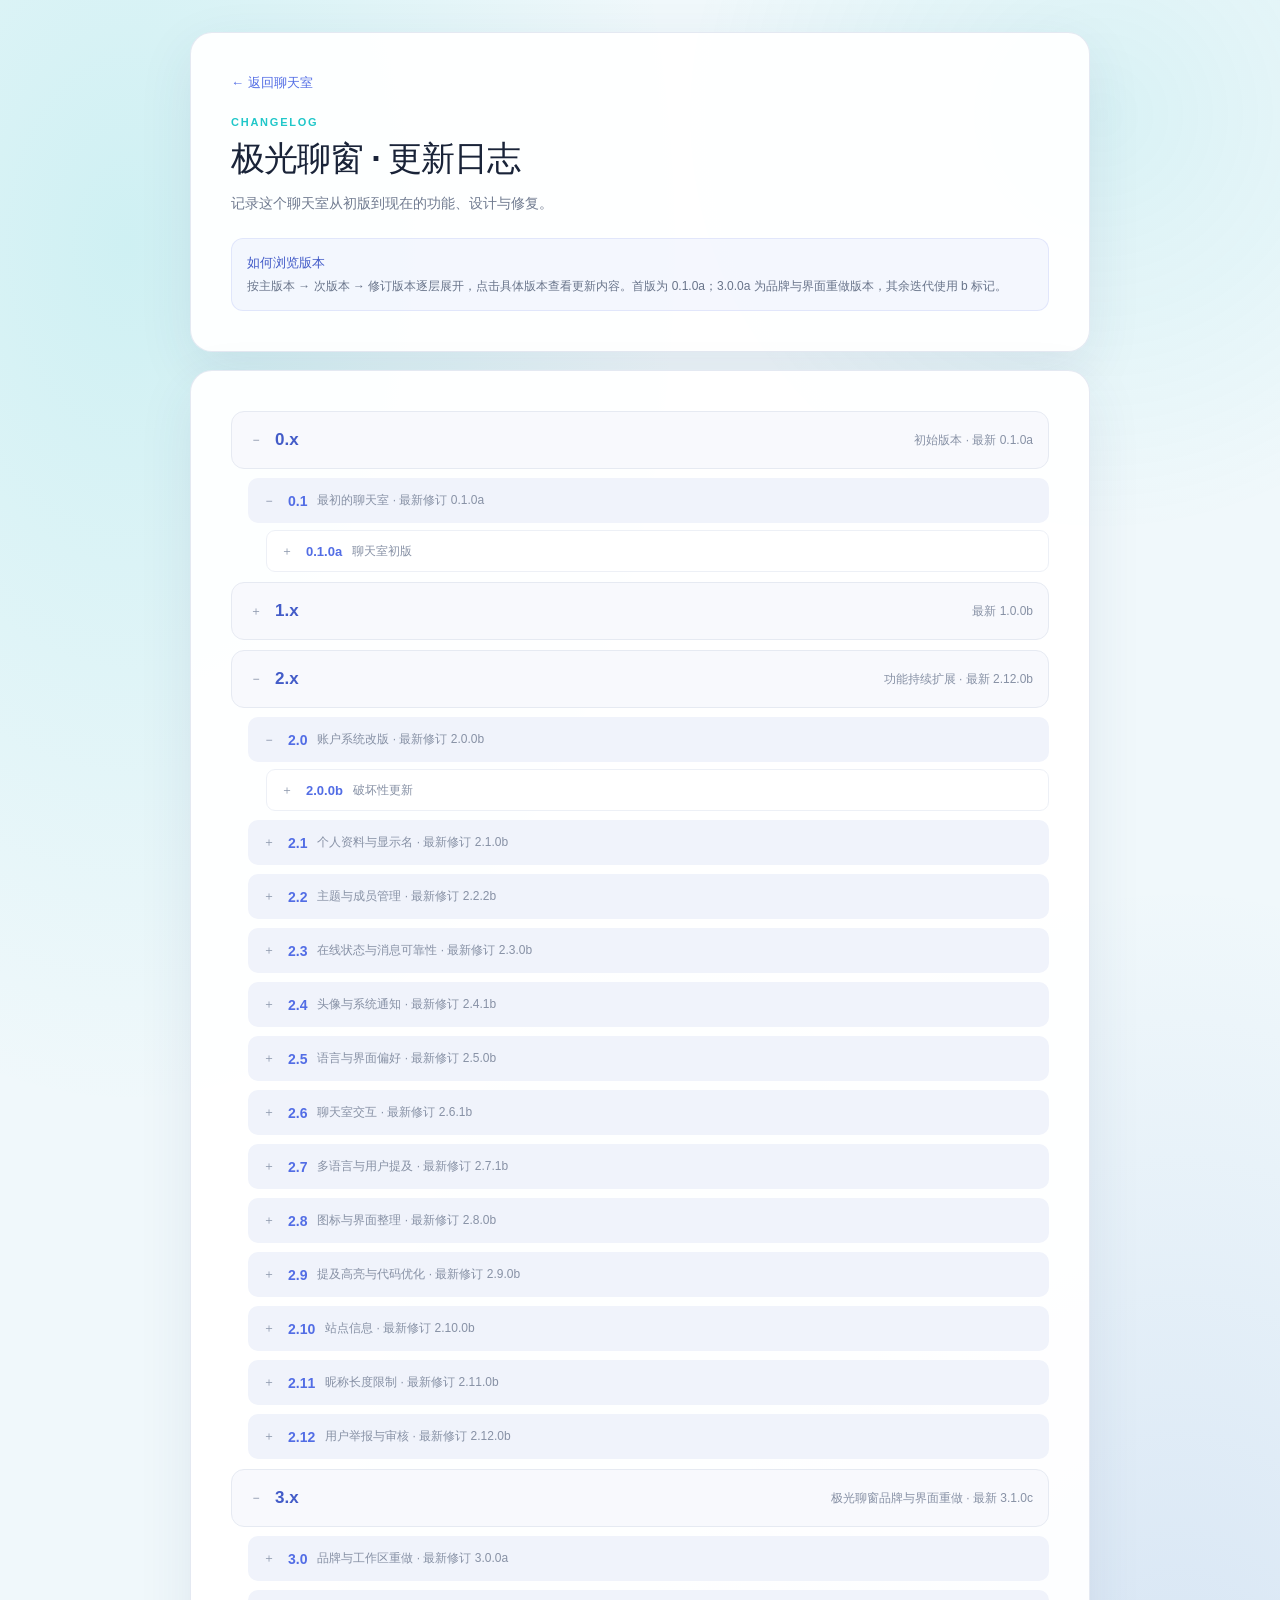
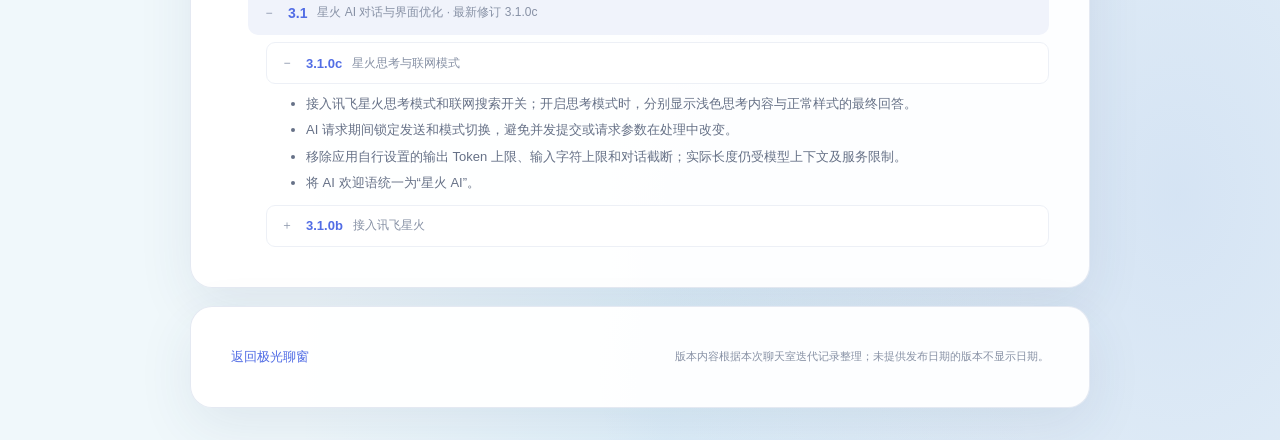
==== changelog/index.html @ 10b5c1dd "Add files via upload" ====
<!DOCTYPE html>
<html lang="zh-CN" data-theme="day">
<head>
  <meta charset="UTF-8">
  <meta name="viewport" content="width=device-width, initial-scale=1.0">
  <meta name="theme-color" content="#f4f7fb">
  <title>更新日志 · 极光聊窗</title>
  <link rel="icon" type="image/png" href="../kamshion.png">
  <link rel="stylesheet" href="../style.css">
  <link rel="stylesheet" href="changelog.css">
</head>
<body>
  <main class="app-shell changelog-shell">
    <header class="changelog-header">
      <a class="changelog-back" href="../index.html">← 返回聊天室</a>
      <p class="eyebrow">CHANGELOG</p>
      <h1>极光聊窗 · 更新日志</h1>
      <p>记录这个聊天室从初版到现在的功能、设计与修复。</p>
      <div class="version-guide">
        <strong>如何浏览版本</strong>
        <span>按主版本 → 次版本 → 修订版本逐层展开，点击具体版本查看更新内容。首版为 0.1.0a；3.0.0a 为品牌与界面重做版本，其余迭代使用 b 标记。</span>
      </div>
    </header>

    <section class="release-tree" aria-label="版本更新列表">
      <details class="release-major" open>
        <summary><span>0.x</span><small>初始版本 · 最新 0.1.0a</small></summary>
        <details class="release-minor" open>
          <summary><span>0.1</span><small>最初的聊天室 · 最新修订 0.1.0a</small></summary>
          <details class="release-version">
            <summary><span>0.1.0a</span><small>聊天室初版</small></summary>
            <ul>
              <li>建立登录与聊天室的基本页面，支持发送、显示聊天消息。</li>
              <li>加入基础消息列表、用户信息和初始交互，作为后续迭代的起点。</li>
            </ul>
          </details>
        </details>
      </details>

      <details class="release-major">
        <summary><span>1.x</span><small>最新 1.0.0b</small></summary>
        <details class="release-minor">
          <summary><span>1.0</span><small>聊天室更名与界面重整 · 最新修订 1.0.0b</small></summary>
          <details class="release-version">
            <summary><span>1.0.0b</span><small>从“在线聊天室”更名</small></summary>
            <ul>
              <li>依照版本规则，将“在线聊天室”更名为“极简聊天室”，并逐步统一为“极简聊窗”。</li>
              <li>重整登录页和聊天室的卡片式布局，加入响应式设计、空消息提示、字符计数和表单状态反馈。</li>
              <li>调整消息气泡、头像、昵称与日期的位置；保留原有配色，不使用气泡尾巴。</li>
            </ul>
          </details>
        </details>
      </details>

      <details class="release-major" open>
        <summary><span>2.x</span><small>功能持续扩展 · 最新 2.12.0b</small></summary>

        <details class="release-minor" open>
          <summary><span>2.0</span><small>账户系统改版 · 最新修订 2.0.0b</small></summary>
          <details class="release-version">
            <summary><span>2.0.0b</span><small>破坏性更新</small></summary>
            <ul>
              <li>注册时将唯一的登录账户名与聊天室显示用户名分开。</li>
              <li>登录、成员和消息展示改用对应字段；需要按新字段结构重建 D1 数据表。</li>
              <li>增加确认密码与注册信息校验，注册完成后可直接返回登录。</li>
            </ul>
          </details>
        </details>

        <details class="release-minor">
          <summary><span>2.1</span><small>个人资料与显示名 · 最新修订 2.1.0b</small></summary>
          <details class="release-version">
            <summary><span>2.1.0b</span><small>资料管理</small></summary>
            <ul>
              <li>支持更改聊天室显示用户名，并同步更新历史消息与当前页面中的名称。</li>
              <li>增加“我的”资料入口和其他成员的只读资料窗口，显示头像、用户名、账户名与角色。</li>
              <li>个人资料支持修改密码与退出登录；密码更新使用现有安全哈希流程。</li>
            </ul>
          </details>
        </details>

        <details class="release-minor">
          <summary><span>2.2</span><small>主题与成员管理 · 最新修订 2.2.2b</small></summary>
          <details class="release-version">
            <summary><span>2.2.0b</span><small>禁言与主题</small></summary>
            <ul>
              <li>增加管理员禁言功能与后端权限检查，并阻止仍在禁言期的用户发言。</li>
              <li>增加白昼 / 极夜主题切换，并记住用户的主题偏好。</li>
              <li>成员按角色排序，限制管理员之间互相禁言。</li>
            </ul>
          </details>
          <details class="release-version">
            <summary><span>2.2.1b</span><small>禁言通知与解除</small></summary>
            <ul>
              <li>禁言表单增加理由；聊天室广播禁言通知，显示操作者、目标、时长和理由。</li>
              <li>增加解除禁言确认流程与解除通知；操作和通知采用一致的数据库批次处理。</li>
              <li>成员列表可直接显示“禁言”或“解除”操作状态。</li>
            </ul>
          </details>
          <details class="release-version">
            <summary><span>2.2.2b</span><small>禁言交互修正</small></summary>
            <ul>
              <li>修复同一成员列表内禁言状态没有同步、解除按钮误开禁言窗口的问题。</li>
              <li>改进禁言弹窗、成员滚动条、桌面窗口尺寸与管理标签的对齐。</li>
            </ul>
          </details>
        </details>

        <details class="release-minor">
          <summary><span>2.3</span><small>在线状态与消息可靠性 · 最新修订 2.3.0b</small></summary>
          <details class="release-version">
            <summary><span>2.3.0b</span><small>成员在线状态</small></summary>
            <ul>
              <li>聊天室显示在线人数，成员列表显示在线 / 离线状态，并定时更新在线状态。</li>
              <li>修复发送后即时刷新与轮询同时执行导致消息重复显示的问题。</li>
              <li>防止连续按 Enter 或重复提交造成重复发送。</li>
            </ul>
          </details>
        </details>

        <details class="release-minor">
          <summary><span>2.4</span><small>头像与系统通知 · 最新修订 2.4.1b</small></summary>
          <details class="release-version">
            <summary><span>2.4.0b</span><small>头像更新与压缩</small></summary>
            <ul>
              <li>定时刷新成员头像，无需重新载入页面即可看到他人头像变化。</li>
              <li>改进头像清晰度，并压缩图片至 100 KB 以内以适配存储限制。</li>
              <li>将禁言、解除禁言通知结构化展示，突出角色、用户、操作、时长和理由。</li>
            </ul>
          </details>
          <details class="release-version">
            <summary><span>2.4.1b</span><small>角色标签与头像入口</small></summary>
            <ul>
              <li>增加 AI 用户角色与 AI 管理员复合角色；AI 管理员显示“管理”和“AI”两个标签并拥有管理权限。</li>
              <li>修正角色排序、标签对齐和资料中的角色显示。</li>
              <li>调整个人资料入口：仅点击头像打开其他用户资料，昵称不再触发。</li>
            </ul>
          </details>
        </details>

        <details class="release-minor">
          <summary><span>2.5</span><small>语言与界面偏好 · 最新修订 2.5.0b</small></summary>
          <details class="release-version">
            <summary><span>2.5.0b</span><small>英文与本地化</small></summary>
            <ul>
              <li>增加英文界面与语言偏好记忆；本地化登录注册、成员、资料、角色和管理界面。</li>
              <li>按当前语言显示消息日期，并优化角色标签在语言切换后的刷新。</li>
              <li>将主题和语言选项整理到“我的”资料窗口，并改进个人资料布局。</li>
            </ul>
          </details>
        </details>

        <details class="release-minor">
          <summary><span>2.6</span><small>聊天室交互 · 最新修订 2.6.1b</small></summary>
          <details class="release-version">
            <summary><span>2.6.0b</span><small>弹出动画与引用</small></summary>
            <ul>
              <li>聊天室卡片打开时增加轻量弹出动画。</li>
              <li>可右键自己的或他人的消息进行引用；输入框上方显示引用预览，发送后在消息气泡中展示。</li>
              <li>引用消息以安全文本方式渲染，并兼容原有纯文本消息。</li>
            </ul>
          </details>
          <details class="release-version">
            <summary><span>2.6.1b</span><small>引用与资料细节</small></summary>
            <ul>
              <li>为较长的引用内容增加易读的滚动区域和夜间主题样式。</li>
              <li>改进“我的”资料窗口与引用预览布局。</li>
            </ul>
          </details>
        </details>

        <details class="release-minor">
          <summary><span>2.7</span><small>多语言与用户提及 · 最新修订 2.7.1b</small></summary>
          <details class="release-version">
            <summary><span>2.7.0b</span><small>日文、繁体中文与 @ 用户</small></summary>
            <ul>
              <li>界面语言扩展为简体中文、繁体中文、英文和日文。</li>
              <li>增加 @ 用户按钮与输入联想；可按显示名筛选，并用键盘选择用户。</li>
              <li>输入 @ 后继续输入即可过滤候选用户。</li>
            </ul>
          </details>
          <details class="release-version">
            <summary><span>2.7.1b</span><small>独立语言窗口与链接</small></summary>
            <ul>
              <li>语言选项改为独立窗口，选择语言后仍保留打开的“我的”窗口。</li>
              <li>优化 GitHub 与 Bilibili 支持链接；悬停时不显示下划线，并统一链接样式。</li>
              <li>登录页增加 Bilibili 反馈与学习交流入口。</li>
            </ul>
          </details>
        </details>

        <details class="release-minor">
          <summary><span>2.8</span><small>图标与界面整理 · 最新修订 2.8.0b</small></summary>
          <details class="release-version">
            <summary><span>2.8.0b</span><small>图标与界面整理</small></summary>
            <ul>
              <li>为 GitHub 与 Bilibili 链接加入 SVG 图标，并调整品牌颜色和尺寸。</li>
            </ul>
          </details>
        </details>

        <details class="release-minor">
          <summary><span>2.9</span><small>提及高亮与代码优化 · 最新修订 2.9.0b</small></summary>
          <details class="release-version">
            <summary><span>2.9.0b</span><small>消息提及与代码优化</small></summary>
            <ul>
              <li>重构多语言映射、日期格式化与重复文案，降低维护成本。</li>
              <li>让消息中的 @ 内容高亮显示；筛选候选时按 Enter 插入首位匹配用户。</li>
              <li>修正键盘选中状态与 Enter 默认选择之间的视觉一致性。</li>
            </ul>
          </details>
        </details>

        <details class="release-minor">
          <summary><span>2.10</span><small>站点信息 · 最新修订 2.10.0b</small></summary>
          <details class="release-version">
            <summary><span>2.10.0b</span><small>网站图标与更新日志</small></summary>
            <ul>
              <li>使用 GitHub 仓库中的 kamshion.png 作为网站图标。</li>
              <li>新增本更新日志页面，按主版本、次版本和修订版本逐层展开查看。</li>
              <li>从登录和注册页面提供更新日志入口。</li>
            </ul>
          </details>
        </details>

        <details class="release-minor">
          <summary><span>2.11</span><small>昵称长度限制 · 最新修订 2.11.0b</small></summary>
          <details class="release-version">
            <summary><span>2.11.0b</span><small>昵称长度上限调整为 24</small></summary>
            <ul>
              <li>昵称按显示宽度计数：半角 1、全角 / 宽字符 2、组合符号 0，上限为 24。</li>
              <li>emoji 等宽字符按 2 计入；组合符号按 0 计入。</li>
            </ul>
          </details>
        </details>

        <details class="release-minor">
          <summary><span>2.12</span><small>用户举报与审核 · 最新修订 2.12.0b</small></summary>
          <details class="release-version">
            <summary><span>2.12.0b</span><small>人工审核与 AI 内容审核</small></summary>
            <ul>
              <li>可从消息右键菜单举报其他用户的消息，并指定管理员、超管或 AI 管理员进行人工审核。</li>
              <li>被指派的审核员可在邮件收件箱中将举报标记为“违规”或“正常”；审核不会自动惩罚用户。</li>
              <li>人工审核员确认“违规”时需填写违规内容，广播通知使用审核员填写的内容而非举报理由；AI 广播通知只显示接口返回的命中类别，不展示命中内容或原消息，疑似结果不作为确认违规广播。</li>
              <li>可选择两个 AI 审核接口；调用在服务端代理，结果写入举报记录，不向浏览器暴露 API 密钥。</li>
              <li>部署前需在 D1 执行 <code>reports-schema.sql</code>，并在 Cloudflare Pages 配置名为 <code>APIZERO_API_KEY</code> 的 Secret。</li>
            </ul>
          </details>
        </details>
      </details>

      <details class="release-major" open>
        <summary><span>3.x</span><small>极光聊窗品牌与界面重做 · 最新 3.1.0c</small></summary>
        <details class="release-minor">
          <summary><span>3.0</span><small>品牌与工作区重做 · 最新修订 3.0.0a</small></summary>
          <details class="release-version">
            <summary><span>3.0.0a</span><small>极光聊窗</small></summary>
            <ul>
              <li>聊天室更名为“极光聊窗”，并采用新的侧边栏与工作区布局。</li>
              <li>新增聊天、账户与安全、外观与设置三个工作区；账户页整合头像、昵称、账户名和修改密码。</li>
              <li>外观设置提供语言切换、四种主题配色，以及每种主题均可使用的明亮 / 黑暗界面。</li>
              <li>主题包括“绚彩极光 · 青蓝星海”“深蓝幽紫 · 幻海之境”“橙霞入暮 · 藏蓝沉星”和“初音青绿 · 蔚蓝天依”，每种均由两种主题色和一种过渡色组成。</li>
              <li>为页面入场、工作区切换和侧栏选中状态增加动画。</li>
              <li>管理员导航集中显示禁言用户与待处理举报入口。</li>
            </ul>
          </details>
        </details>
        <details class="release-minor" open>
          <summary><span>3.1</span><small>星火 AI 对话与界面优化 · 最新修订 3.1.0c</small></summary>
          <details class="release-version" open>
            <summary><span>3.1.0c</span><small>星火思考与联网模式</small></summary>
            <ul>
              <li>接入讯飞星火思考模式和联网搜索开关；开启思考模式时，分别显示浅色思考内容与正常样式的最终回答。</li>
              <li>AI 请求期间锁定发送和模式切换，避免并发提交或请求参数在处理中改变。</li>
              <li>移除应用自行设置的输出 Token 上限、输入字符上限和对话截断；实际长度仍受模型上下文及服务限制。</li>
              <li>将 AI 欢迎语统一为“星火 AI”。</li>
            </ul>
          </details>
          <details class="release-version">
            <summary><span>3.1.0b</span><small>接入讯飞星火</small></summary>
            <ul>
              <li>新增“星火 · AI”对话工作区，接入讯飞星火 <code>spark-x2.5-1.7b</code> 模型，并支持连续对话与新建对话。</li>
              <li>通过 Cloudflare Pages Functions 在服务端代理模型请求；API Key 使用 <code>XFYUN_API_KEY</code> Secret 保存，不暴露给浏览器。</li>
              <li>改进 AI 对话界面的消息、输入区与明暗主题样式，并适配窄屏；输入框不可拖动缩放，发送按钮焦点样式与主题保持一致。</li>
              <li>将 AI 入口并入原有侧边导航，桌面端和移动端均复用统一的导航按钮样式。</li>
              <li>登录响应不再返回会话令牌，继续仅通过 HttpOnly Cookie 管理登录会话。</li>
            </ul>
          </details>
        </details>
      </details>
    </section>

    <footer class="changelog-footer">
      <a href="../index.html">返回极光聊窗</a>
      <span>版本内容根据本次聊天室迭代记录整理；未提供发布日期的版本不显示日期。</span>
    </footer>
  </main>
  <script>
    try {
      document.documentElement.dataset.theme = localStorage.getItem('chat-theme') === 'night' ? 'night' : 'day';
    } catch (error) {
      console.error('无法读取已保存的主题偏好：', error);
      document.documentElement.dataset.theme = 'day';
    }
  </script>
</body>
</html>
---- style.css ----
* {
  box-sizing: border-box;
}

:root {
  color: #192338;
  font-family: Inter, "PingFang SC", "Microsoft YaHei", sans-serif;
  font-synthesis: none;
  text-rendering: optimizeLegibility;
  --blue: #526de5;
  --blue-dark: #4059ca;
  --muted: #8992a5;
}

body {
  min-width: 320px;
  min-height: 100vh;
  margin: 0;
  padding: 32px 20px;
  display: grid;
  place-items: center;
  background:
    radial-gradient(ellipse at 12% 10%, rgba(142, 164, 255, .2), transparent 32%),
    radial-gradient(ellipse at 90% 90%, rgba(112, 197, 205, .16), transparent 35%),
    #f4f7fb;
}

button,
input,
textarea {
  font: inherit;
}

button {
  cursor: pointer;
}

button:focus-visible,
input:focus-visible,
textarea:focus-visible {
  outline: 3px solid rgba(82, 109, 229, .26);
  outline-offset: 2px;
}

.app-shell {
  width: min(100%, 1200px);
}

.project-support {
  margin-top: 16px;
  padding-top: 13px;
  display: flex;
  flex-wrap: wrap;
  align-items: center;
  justify-content: center;
  gap: 5px 8px;
  border-top: 1px solid rgba(226, 231, 241, .75);
  color: #8992a5;
  font-size: 11px;
  line-height: 1.5;
  text-align: center;
}

.project-support-links {
  display: inline-flex;
  flex-wrap: wrap;
  align-items: center;
  justify-content: center;
  gap: 6px;
}

.project-support a {
  display: inline-flex;
  align-items: center;
  gap: 5px;
  padding: 3px 7px;
  border-radius: 7px;
  color: #526de5;
  font-weight: 500;
  text-decoration: none;
  transition: color .15s, background .15s, border-color .15s;
}

.project-support .support-icon {
  width: 16px;
  height: 16px;
  flex: 0 0 16px;
  fill: currentColor;
}

.project-support .github-icon {
  color: #24292f;
}

.project-support .bilibili-icon {
  width: 17px;
  height: 17px;
  flex-basis: 17px;
  color: #00a1d6;
}

.project-support a:hover {
  color: #4059ca;
  text-decoration: none;
  background: rgba(82, 109, 229, .08);
}

.project-support a:focus-visible {
  outline: 2px solid var(--blue);
  outline-offset: 2px;
}

#auth-panel,
#register-panel {
  position: relative;
  width: min(100%, 420px);
  margin: 0 auto;
  padding: 40px;
  border: 1px solid rgba(226, 231, 241, .9);
  border-radius: 24px;
  background: rgba(255, 255, 255, .94);
  box-shadow: 0 24px 70px rgba(45, 62, 106, .12);
}

.brand-mark {
  width: 54px;
  height: 54px;
  display: grid;
  place-items: center;
  border-radius: 17px;
  color: #fff;
  background: linear-gradient(145deg, #7189f6, #526de5);
  box-shadow: 0 8px 18px rgba(82, 109, 229, .25);
  font-size: 24px;
  font-weight: 700;
}

.user-profile-avatar {
  cursor: default;
}

.eyebrow {
  margin: 26px 0 8px;
  color: var(--blue);
  font-size: 11px;
  font-weight: 700;
  letter-spacing: .16em;
}

#auth-panel h1,
#register-panel h1 {
  margin: 0;
  font-size: 28px;
  letter-spacing: -.04em;
}

.auth-description {
  margin: 10px 0 28px;
  color: var(--muted);
  font-size: 14px;
}

#auth-form,
#register-form {
  display: flex;
  flex-direction: column;
}

#auth-form label,
#register-form label {
  margin: 0 0 8px;
  color: #46516a;
  font-size: 13px;
  font-weight: 600;
}

#auth-form input,
#register-form input {
  width: 100%;
  height: 48px;
  margin-bottom: 18px;
  padding: 0 14px;
  border: 1px solid #e1e6ef;
  border-radius: 11px;
  color: #192338;
  background: #fbfcfe;
  transition: border-color .2s, box-shadow .2s;
}

#auth-form input:focus,
#register-form input:focus {
  border-color: #8a9af1;
  box-shadow: 0 0 0 3px rgba(82, 109, 229, .1);
  outline: none;
}

#auth-form input::placeholder,
#register-form input::placeholder,
#msg-input::placeholder {
  color: #a8afbd;
}

.btn-group {
  display: grid;
  grid-template-columns: 1fr 1fr;
  gap: 10px;
  margin-top: 4px;
}

.btn-group button {
  height: 46px;
  border: 0;
  border-radius: 11px;
  font-size: 14px;
  font-weight: 650;
  transition: transform .15s, background .15s, box-shadow .15s;
}

.btn-group button:hover,
#send-btn:hover,
#header button:hover {
  transform: translateY(-1px);
}

.primary-btn {
  color: #fff;
  background: var(--blue);
  box-shadow: 0 7px 15px rgba(82, 109, 229, .2);
}

.primary-btn:hover {
  background: var(--blue-dark);
}

.secondary-btn {
  color: #536078;
  background: #eef1f7;
}

.secondary-btn:hover {
  background: #e5e9f2;
}

#auth-msg {
  min-height: 20px;
  margin: 12px 0 0;
  color: #d04f5f;
  font-size: 13px;
  text-align: center;
}

#register-msg {
  min-height: 20px;
  margin: 12px 0 0;
  color: #d04f5f;
  font-size: 13px;
  text-align: center;
}

#auth-msg.success,
#register-msg.success {
  color: #27885f;
}

.auth-footnote {
  margin: 20px 0 0;
  color: #a0a8b7;
  font-size: 12px;
  text-align: center;
}

#chat-panel {
  width: 100%;
  height: min(900px, calc(100vh - 48px));
  min-height: 560px;
  overflow: hidden;
  display: flex;
  flex-direction: column;
  border: 1px solid rgba(226, 231, 241, .95);
  border-radius: 22px;
  background: #fff;
  box-shadow: 0 24px 70px rgba(45, 62, 106, .14);
}

#chat-panel.chat-panel-entering {
  animation: chat-panel-enter .48s cubic-bezier(.2, .75, .25, 1) both;
}

@keyframes chat-panel-enter {
  from {
    opacity: 0;
    transform: translateY(18px) scale(.975);
  }
  to {
    opacity: 1;
    transform: translateY(0) scale(1);
  }
}

#header {
  min-height: 82px;
  padding: 14px 22px;
  display: flex;
  align-items: center;
  justify-content: space-between;
  gap: 16px;
  border-bottom: 1px solid #edf0f5;
  background: rgba(255, 255, 255, .96);
}

.chat-heading,
.header-actions {
  display: flex;
  align-items: center;
}

.chat-heading {
  gap: 12px;
}

.brand-mark.small {
  width: 42px;
  height: 42px;
  border-radius: 14px;
  font-size: 19px;
}

.chat-heading h1 {
  margin: 0 0 4px;
  font-size: 16px;
  letter-spacing: -.02em;
}

.chat-heading p {
  margin: 0;
  color: var(--muted);
  font-size: 12px;
  font-weight: 400;
}

.online-count {
  margin-left: 5px;
  color: #68758b;
}

.status-dot {
  width: 7px;
  height: 7px;
  display: inline-block;
  margin: 0 6px 1px 0;
  border-radius: 50%;
  background: #44bd8a;
  box-shadow: 0 0 0 3px rgba(68, 189, 138, .12);
}

.status-dot.offline {
  background: #e09a55;
  box-shadow: 0 0 0 3px rgba(224, 154, 85, .12);
}

.header-actions {
  gap: 8px;
}

#header button {
  min-height: 36px;
  padding: 0 12px;
  border: 1px solid #e4e8f0;
  border-radius: 9px;
  color: #58647c;
  background: #fff;
  font-size: 12px;
  font-weight: 600;
  transition: transform .15s, background .15s;
}

#header button:hover {
  background: #f6f8fc;
}

#header .my-button {
  min-height: 0;
  padding: 0;
  display: flex;
  flex-direction: column;
  align-items: center;
  gap: 4px;
  border: 0;
  color: #58647c;
  background: transparent;
}

#header .my-button:hover {
  background: transparent;
}

.my-button-avatar {
  width: 42px;
  height: 42px;
  overflow: hidden;
  display: grid;
  place-items: center;
  border-radius: 13px;
  color: #5668c8;
  background: #e4e9ff;
  font-size: 16px;
  font-weight: 700;
}

.my-button-avatar img,
.my-profile-avatar-image img {
  width: 100%;
  height: 100%;
  object-fit: cover;
}

.my-button-name {
  max-width: 96px;
  overflow: hidden;
  font-size: 11px;
  line-height: 1.2;
  text-overflow: ellipsis;
  white-space: nowrap;
}

#members-dialog,
#my-dialog,
#language-dialog,
#user-info-dialog,
#report-dialog,
#reviewer-dialog,
#submit-report-dialog,
#ai-review-dialog,
#ai-result-dialog,
#report-inbox-dialog,
#mute-dialog,
#change-password-dialog,
#unmute-dialog {
  width: min(400px, calc(100% - 32px));
  max-height: min(600px, 80vh);
  padding: 0;
  overflow: hidden;
  border: 1px solid #e5e9f1;
  border-radius: 18px;
  color: #192338;
  background: #fff;
  box-shadow: 0 24px 70px rgba(45, 62, 106, .2);
}

#members-dialog {
  width: min(520px, calc(100% - 32px));
}

#reviewer-dialog,
#submit-report-dialog,
#ai-review-dialog {
  width: min(460px, calc(100% - 32px));
}

#report-inbox-dialog {
  width: min(640px, calc(100% - 32px));
}

#report-inbox-btn[hidden] {
  display: none;
}

#language-dialog {
  width: min(340px, calc(100% - 32px));
}

#members-dialog::backdrop,
#my-dialog::backdrop,
#language-dialog::backdrop,
#user-info-dialog::backdrop,
#report-dialog::backdrop,
#reviewer-dialog::backdrop,
#submit-report-dialog::backdrop,
#ai-review-dialog::backdrop,
#ai-result-dialog::backdrop,
#report-inbox-dialog::backdrop,
#mute-dialog::backdrop,
#change-password-dialog::backdrop,
#unmute-dialog::backdrop {
  background: rgba(28, 38, 61, .34);
  backdrop-filter: blur(3px);
}

.members-dialog-header {
  padding: 18px 20px;
  display: flex;
  align-items: center;
  justify-content: space-between;
  border-bottom: 1px solid #edf0f5;
}

.members-dialog-header h2 {
  margin: 0;
  font-size: 16px;
}

.members-dialog-header p {
  margin: 5px 0 0;
  color: var(--muted);
  font-size: 12px;
}

#members-dialog #members-close,
#my-dialog #my-dialog-close,
#language-dialog #language-dialog-close,
#user-info-dialog #user-info-close,
#report-dialog #report-dialog-close,
#reviewer-dialog #reviewer-dialog-close,
#submit-report-dialog #submit-report-close,
#ai-review-dialog #ai-review-close,
#ai-result-dialog #ai-result-close,
#report-inbox-dialog #report-inbox-close,
#mute-dialog #mute-dialog-close,
#change-password-dialog #change-password-close,
#unmute-dialog #unmute-dialog-close {
  width: 34px;
  min-height: 34px;
  padding: 0;
  border: 0;
  border-radius: 9px;
  color: #737e92;
  background: #f3f5f9;
  font-size: 22px;
  line-height: 1;
}

#members-list {
  max-height: min(440px, calc(80vh - 80px));
  padding: 8px 12px;
  overflow-y: auto;
  scrollbar-color: #c7cedb transparent;
  scrollbar-width: thin;
}

#members-list::-webkit-scrollbar {
  width: 8px;
}

#members-list::-webkit-scrollbar-track {
  background: transparent;
}

#members-list::-webkit-scrollbar-thumb {
  border: 2px solid transparent;
  border-radius: 999px;
  background: #c7cedb;
  background-clip: padding-box;
}

#members-list::-webkit-scrollbar-thumb:hover {
  background: #aab4c5;
  background-clip: padding-box;
}

.member-item {
  min-height: 58px;
  padding: 8px;
  display: flex;
  align-items: center;
  gap: 11px;
  border-radius: 11px;
}

.member-item:hover {
  background: #f7f8fc;
}

.member-avatar {
  width: 38px;
  height: 38px;
  flex: 0 0 38px;
  overflow: hidden;
  display: grid;
  place-items: center;
  border-radius: 50%;
  color: #5668c8;
  background: #e4e9ff;
  font-size: 14px;
  font-weight: 700;
}

.member-avatar.profile-trigger {
  padding: 0;
  border: 0;
  cursor: pointer;
}

.member-avatar.profile-trigger:focus-visible {
  outline: 2px solid var(--blue);
  outline-offset: 2px;
}

.member-avatar img {
  width: 100%;
  height: 100%;
  object-fit: cover;
}

.member-name {
  overflow: hidden;
  color: #39445a;
  font-size: 14px;
  text-overflow: ellipsis;
  white-space: nowrap;
}

.member-identity {
  min-width: 0;
  display: flex;
  align-items: center;
  gap: 7px;
}

.member-profile {
  min-width: 0;
  display: flex;
  flex-direction: column;
  align-items: flex-start;
  gap: 4px;
}

.member-online-state {
  display: inline-flex;
  align-items: center;
  gap: 5px;
  color: #33976e;
  font-size: 11px;
  line-height: 1.2;
}

.member-online-dot {
  width: 7px;
  height: 7px;
  border-radius: 50%;
  background: #44bd8a;
  box-shadow: 0 0 0 2px rgba(68, 189, 138, .12);
}

.member-online-state.offline {
  color: #929bad;
}

.member-online-state.offline .member-online-dot {
  background: #a8afbd;
  box-shadow: 0 0 0 2px rgba(168, 175, 189, .12);
}

.user-badge.administrator {
  color: #387b66;
  background: #dff4eb;
}

.role-badges {
  flex: 0 0 auto;
  display: inline-flex;
  align-items: center;
  gap: 3px;
  vertical-align: middle;
}

.user-badge.ai {
  color: #7253a3;
  background: #eee7fb;
}

.member-mute-state {
  margin-left: auto;
  color: #c65b62;
  font-size: 11px;
  white-space: nowrap;
}

.member-mute-btn {
  min-height: 30px;
  margin-left: auto;
  padding: 0 10px;
  border: 1px solid #f0d4d5;
  border-radius: 8px;
  color: #b64952;
  background: #fff7f7;
  font-size: 12px;
  font-weight: 600;
}

.member-mute-state + .member-mute-btn {
  margin-left: 0;
}

.member-mute-btn:hover {
  background: #ffeded;
}

.member-mute-btn.unmute {
  border-color: #cde8da;
  color: #27885f;
  background: #f2fbf6;
}

.member-mute-btn.unmute:hover {
  background: #e6f7ed;
}

.members-message {
  margin: 0;
  padding: 26px 12px;
  color: var(--muted);
  font-size: 13px;
  text-align: center;
}

.members-message.error {
  color: #c64d5a;
}

.username-form {
  padding: 18px 20px 20px;
}

.username-form label {
  display: block;
  margin-bottom: 8px;
  color: #46516a;
  font-size: 13px;
  font-weight: 600;
}

.username-form input {
  width: 100%;
  height: 44px;
  padding: 0 12px;
  border: 1px solid #e1e6ef;
  border-radius: 10px;
  color: #192338;
  background: #fbfcfe;
}

.username-form textarea {
  width: 100%;
  min-height: 78px;
  padding: 10px 12px;
  border: 1px solid #e1e6ef;
  border-radius: 10px;
  color: #192338;
  background: #fbfcfe;
  resize: vertical;
}

.username-form input:focus {
  border-color: #8a9af1;
  outline: 3px solid rgba(82, 109, 229, .12);
}

.username-form textarea:focus {
  border-color: #8a9af1;
  outline: 3px solid rgba(82, 109, 229, .12);
}

.username-form input::placeholder,
.username-form textarea::placeholder {
  color: #a8afbd;
}

.username-form .btn-group {
  margin-top: 4px;
}

.username-form .btn-group button:disabled {
  cursor: wait;
  opacity: .6;
}

.my-profile {
  padding: 24px 22px 22px;
  display: flex;
  flex-direction: column;
  align-items: center;
}

#my-dialog .my-profile {
  align-items: stretch;
  gap: 0;
  max-height: min(520px, calc(80vh - 70px));
  padding: 20px;
  overflow-y: auto;
}

#my-dialog .my-profile-identity {
  width: 100%;
  min-height: 116px;
  padding: 16px;
  display: flex;
  align-items: center;
  gap: 15px;
  border: 1px solid #edf0f5;
  border-radius: 16px;
  background: #fafbfe;
}

#my-dialog .my-profile-avatar {
  width: 76px;
  height: 76px;
  flex: 0 0 76px;
  border-radius: 18px;
  font-size: 26px;
}

.my-profile-details {
  min-width: 0;
  flex: 1;
}

#my-dialog .my-profile-name-row {
  margin-top: 0;
  gap: 4px;
}

#my-dialog .my-profile-name-row strong {
  max-width: 190px;
  font-size: 17px;
}

.my-profile-role-row {
  margin-top: 5px;
}

#my-dialog .my-account-line {
  margin-top: 8px;
  font-size: 12px;
}

.my-preferences {
  width: 100%;
  margin-top: 16px;
  padding: 15px;
  border: 1px solid #edf0f5;
  border-radius: 14px;
  background: #fff;
}

.my-preferences h3 {
  margin: 0 0 12px;
  color: #46516a;
  font-size: 13px;
  font-weight: 600;
}

.my-preference-actions {
  display: grid;
  grid-template-columns: 1fr 1fr;
  gap: 10px;
}

.my-preference-actions button {
  min-height: 40px;
  padding: 0 10px;
  border: 1px solid #e1e6ef;
  border-radius: 10px;
  color: #58647c;
  background: #f7f8fc;
  box-shadow: none;
  font-size: 13px;
  font-weight: 600;
  transition: background .15s, border-color .15s;
}

.my-preference-actions button:hover {
  border-color: #cbd3e1;
  background: #eef1f7;
}

.my-preference-actions .language-toggle {
  display: grid;
  place-items: center;
}

.language-toggle svg,
.mention-toggle svg {
  width: 19px;
  height: 19px;
  fill: none;
  stroke: currentColor;
  stroke-linecap: round;
  stroke-linejoin: round;
  stroke-width: 1.7;
}

.language-picker {
  padding: 14px 20px 20px;
  display: grid;
  grid-template-columns: repeat(2, minmax(0, 1fr));
  gap: 8px;
}

.language-picker button {
  min-width: 0;
  min-height: 36px;
  padding: 6px 9px;
  border: 1px solid #e1e6ef;
  border-radius: 9px;
  color: #58647c;
  background: #f7f8fc;
  font-size: 12px;
  transition: background .15s, border-color .15s, color .15s;
}

.language-picker button:hover,
.language-picker button[aria-pressed="true"] {
  border-color: #aab7f0;
  color: #435cc8;
  background: #eef1ff;
}

.language-picker button:focus-visible,
.language-toggle:focus-visible,
.mention-toggle:focus-visible,
.mention-option:focus-visible {
  outline: 2px solid var(--blue);
  outline-offset: 2px;
}

.my-profile-actions {
  width: 100%;
  margin-top: 16px;
  padding-top: 16px;
  display: grid;
  grid-template-columns: 1fr 1fr;
  gap: 10px;
  border-top: 1px solid #edf0f5;
}

.my-profile-actions button {
  min-height: 40px;
  border: 1px solid #e1e6ef;
  border-radius: 10px;
  color: #58647c;
  background: #f7f8fc;
  font-size: 13px;
  font-weight: 600;
  transition: background .15s, border-color .15s;
}

.my-profile-actions button:hover {
  border-color: #cbd3e1;
  background: #eef1f7;
}

.my-profile-actions #my-logout-btn {
  color: #b64952;
  background: #fff7f7;
  border-color: #f0d4d5;
}

.my-profile-actions #my-logout-btn:hover {
  background: #ffeded;
}

.my-profile-avatar {
  position: relative;
  width: 112px;
  height: 112px;
  overflow: hidden;
  padding: 0;
  border: 0;
  border-radius: 24px;
  color: #5668c8;
  background: #e4e9ff;
  font-size: 36px;
  font-weight: 700;
}

.my-profile-avatar-image {
  width: 100%;
  height: 100%;
  display: grid;
  place-items: center;
}

.my-profile-avatar-edit {
  position: absolute;
  inset: 0;
  display: grid;
  place-items: center;
  color: #fff;
  background: rgba(17, 24, 39, .55);
  opacity: 0;
  transition: opacity .18s ease;
}

.my-profile-avatar:hover .my-profile-avatar-edit,
.my-profile-avatar:focus-visible .my-profile-avatar-edit {
  opacity: 1;
}

.my-profile-avatar-edit svg,
.icon-button svg {
  width: 22px;
  height: 22px;
  fill: none;
  stroke: currentColor;
  stroke-linecap: round;
  stroke-linejoin: round;
  stroke-width: 1.8;
}

.my-profile-name-row {
  max-width: 100%;
  margin-top: 13px;
  display: flex;
  align-items: center;
  gap: 6px;
}

.my-profile-name-row strong {
  max-width: 250px;
  overflow: hidden;
  color: #303a4f;
  font-size: 16px;
  text-overflow: ellipsis;
  white-space: nowrap;
}

.icon-button {
  width: 28px;
  height: 28px;
  padding: 3px;
  display: grid;
  place-items: center;
  border: 0;
  border-radius: 7px;
  color: #71809a;
  background: transparent;
}

.icon-button:hover {
  color: var(--blue);
  background: #eef1ff;
}

.icon-button svg {
  width: 17px;
  height: 17px;
}

.my-account-line {
  margin: 7px 0 0;
  color: #8992a5;
  font-size: 12px;
}

.my-account-line span {
  color: #58647c;
}

.my-name-edit-form {
  width: 100%;
  margin-top: 20px;
  padding-top: 17px;
  border-top: 1px solid #edf0f5;
}

.my-name-edit-form[hidden] {
  display: none;
}

.my-name-edit-form label {
  display: block;
  margin-bottom: 8px;
  color: #46516a;
  font-size: 13px;
  font-weight: 600;
}

.my-name-edit-form input {
  width: 100%;
  height: 42px;
  padding: 0 12px;
  border: 1px solid #e1e6ef;
  border-radius: 10px;
  color: #192338;
  background: #fbfcfe;
}

.my-name-edit-form .btn-group {
  margin-top: 12px;
}

#my-name-msg {
  min-height: 18px;
  margin: 8px 0 0;
  color: #d04f5f;
  font-size: 12px;
}

#my-name-msg.success {
  color: #27885f;
}

#change-password-msg {
  min-height: 20px;
  margin: 9px 0 4px;
  color: #d04f5f;
  font-size: 12px;
}

#change-password-msg.success {
  color: #27885f;
}

#change-password-form .btn-group button:disabled {
  cursor: wait;
  opacity: .6;
}

#mute-dialog,
#unmute-dialog {
  width: min(400px, calc(100% - 32px));
}

#mute-msg {
  min-height: 20px;
  margin: 9px 0 4px;
  color: #d04f5f;
  font-size: 12px;
}

#mute-msg.success {
  color: #27885f;
}

.username-form .btn-group button:disabled {
  cursor: wait;
  opacity: .6;
}

#mute-dialog .btn-group button:disabled,
#unmute-dialog .btn-group button:disabled {
  cursor: wait;
  opacity: .6;
}

#messages {
  flex: 1;
  min-height: 0;
  padding: 24px clamp(16px, 5vw, 42px);
  overflow-y: auto;
  display: flex;
  flex-direction: column;
  gap: 18px;
  background:
    radial-gradient(circle at 1px 1px, rgba(111, 127, 160, .07) 1px, transparent 0) 0 0 / 22px 22px,
    #f8f9fc;
  scroll-behavior: smooth;
  scrollbar-color: #c7cedb transparent;
  scrollbar-width: thin;
}

#messages::-webkit-scrollbar {
  width: 8px;
}

#messages::-webkit-scrollbar-track {
  background: transparent;
}

#messages::-webkit-scrollbar-thumb {
  border: 2px solid transparent;
  border-radius: 999px;
  background: #c7cedb;
  background-clip: padding-box;
}

#messages::-webkit-scrollbar-thumb:hover {
  background: #aab4c5;
  background-clip: padding-box;
}

.system-notification {
  max-width: min(90%, 680px);
  align-self: center;
  padding: 8px 13px;
  border: 1px solid #e6eaf2;
  border-radius: 10px;
  color: #758198;
  background: rgba(255, 255, 255, .78);
  font-size: 12px;
  line-height: 1.55;
  text-align: center;
  overflow-wrap: anywhere;
}

.notification-marker {
  margin-right: 5px;
  color: #68758b;
  font-size: 10px;
  font-weight: 700;
  letter-spacing: .04em;
}

.notification-user {
  color: #344b8e;
  font-size: 13px;
  font-weight: 500;
}

.notification-actor-group {
  display: inline-flex;
  max-width: 100%;
  align-items: center;
  gap: 4px;
  vertical-align: middle;
}

.notification-actor {
  min-width: 0;
  overflow-wrap: anywhere;
  color: #4b5fb0;
}

.notification-operation {
  display: inline-block;
  margin: 0 3px;
  padding: 2px 6px;
  border-radius: 5px;
  color: #a3444d;
  background: #fde9e9;
  font-size: 11px;
  font-weight: 600;
}

.notification-operation.released {
  color: #27885f;
  background: #e3f5eb;
}

.notification-duration {
  color: #a3444d;
  font-size: 12px;
  font-weight: 600;
}

.notification-reason {
  color: #66738b;
  font-weight: 500;
}

.empty-state {
  flex: 1;
  min-height: 180px;
  display: flex;
  flex-direction: column;
  align-items: center;
  justify-content: center;
  gap: 8px;
  color: #a0a8b7;
  text-align: center;
}

.empty-state[hidden] {
  display: none;
}

.empty-state strong {
  color: #68748a;
  font-size: 14px;
}

.empty-state > span:last-child {
  font-size: 12px;
}

.empty-icon {
  width: 44px;
  height: 44px;
  margin-bottom: 5px;
  display: grid;
  place-items: center;
  border-radius: 15px;
  color: var(--blue);
  background: #e9edff;
  font-size: 21px;
}

.message {
  max-width: min(78%, 620px);
  display: flex;
  align-items: flex-start;
  gap: 10px;
  animation: message-in .2s ease-out;
}

.message.mine {
  align-self: flex-end;
  flex-direction: row-reverse;
}

.message-body {
  min-width: 0;
  display: flex;
  flex-direction: column;
  align-items: flex-start;
}

.message.mine .message-body {
  align-items: flex-end;
}

.message .avatar {
  width: 42px;
  height: 42px;
  flex: 0 0 42px;
  overflow: hidden;
  display: flex;
  align-items: center;
  justify-content: center;
  margin-top: 1px;
  border-radius: 50%;
  color: #5668c8;
  background: #e4e9ff;
  font-size: 13px;
  font-weight: 700;
}

.message .avatar.profile-trigger {
  padding: 0;
  border: 0;
  cursor: pointer;
}

.message .avatar.profile-trigger:focus-visible {
  outline: 2px solid var(--blue);
  outline-offset: 2px;
}

.message .avatar img {
  width: 100%;
  height: 100%;
  object-fit: cover;
}

.message .bubble {
  min-width: 64px;
  padding: 10px 15px;
  border: 1px solid #edf0f5;
  border-radius: 15px;
  background: #fff;
  box-shadow: 0 3px 10px rgba(42, 55, 87, .07);
}

.quoted-message {
  max-width: 100%;
  max-height: 4.35em;
  margin: 0 0 8px;
  padding: 6px 9px;
  overflow-x: hidden;
  overflow-y: auto;
  border-left: 2px solid #98a7ee;
  border-radius: 0 7px 7px 0;
  color: #707c99;
  background: rgba(82, 109, 229, .07);
  font-size: 11px;
  line-height: 1.45;
  overflow-wrap: anywhere;
  white-space: pre-wrap;
  scrollbar-color: rgba(113, 130, 197, .55) transparent;
  scrollbar-width: thin;
}

.quoted-message::-webkit-scrollbar {
  width: 5px;
}

.quoted-message::-webkit-scrollbar-track {
  margin: 4px 0;
  background: transparent;
}

.quoted-message::-webkit-scrollbar-thumb {
  border-radius: 99px;
  background: rgba(113, 130, 197, .45);
}

.quoted-message::-webkit-scrollbar-thumb:hover {
  background: rgba(89, 108, 183, .7);
}

.message.mine .quoted-message {
  border-left-color: #7084e6;
  background: rgba(255, 255, 255, .52);
}

.message.mine .bubble {
  border-color: #dfe5ff;
  background: #e9edff;
  box-shadow: 0 3px 10px rgba(42, 55, 87, .05);
}

.message .sender {
  display: flex;
  max-width: 100%;
  align-items: center;
  gap: 6px;
  margin: 0 0 6px;
  line-height: 1.3;
}

.message .user-badge {
  padding: 3px 6px;
  border-radius: 6px;
  font-size: 10px;
}

.user-badge {
  flex: 0 0 auto;
  display: inline-flex;
  align-items: center;
  vertical-align: middle;
  padding: 2px 5px;
  border-radius: 5px;
  color: #6377d8;
  background: #e9edff;
  font-size: 9px;
  font-weight: 500;
  letter-spacing: .01em;
  line-height: 1.2;
}

.user-badge.super-admin {
  color: #a36b18;
  background: #fff0d2;
}

.sender-name {
  min-width: 0;
  max-width: 100%;
  overflow: hidden;
  color: #8791a5;
  font-size: 12px;
  text-overflow: ellipsis;
  white-space: nowrap;
}

.message .content {
  color: #303a4f;
  font-size: 14px;
  line-height: 1.55;
  overflow-wrap: anywhere;
  white-space: pre-wrap;
}

.message .mention-highlight {
  padding: 1px 3px;
  border-radius: 5px;
  color: #435cc8;
  background: rgba(82, 109, 229, .12);
  font-weight: 650;
  -webkit-box-decoration-break: clone;
  box-decoration-break: clone;
}

.message-time {
  margin: 5px 3px 0;
  color: #9aa2b2;
  font-size: 10px;
  line-height: 1.2;
}

#message-form {
  margin: 0;
}

#input-area {
  padding: 14px 20px 16px;
  display: flex;
  align-items: flex-end;
  gap: 12px;
  border-top: 1px solid #edf0f5;
  background: #fff;
}

.composer {
  position: relative;
  flex: 1;
  min-width: 0;
  padding: 8px 12px 7px;
  border: 1px solid #e3e7ef;
  border-radius: 13px;
  background: #fbfcfe;
  transition: border-color .2s, box-shadow .2s;
}

.mention-toggle {
  width: 38px;
  height: 38px;
  flex: 0 0 38px;
  display: grid;
  place-items: center;
  padding: 0;
  border: 1px solid #e1e6ef;
  border-radius: 11px;
  color: #65728b;
  background: #f7f8fc;
  transition: border-color .15s, color .15s, background .15s;
}

.mention-toggle:hover {
  border-color: #cbd3e1;
  color: #526de5;
  background: #eef1ff;
}

.mention-picker {
  position: absolute;
  z-index: 25;
  right: 0;
  bottom: calc(100% + 9px);
  left: 0;
  max-height: min(260px, 45vh);
  padding: 5px;
  overflow: auto;
  border: 1px solid #e2e7f0;
  border-radius: 12px;
  background: #fff;
  box-shadow: 0 10px 28px rgba(32, 45, 76, .17);
}

.mention-picker[hidden] {
  display: none;
}

.mention-option {
  width: 100%;
  min-height: 38px;
  padding: 7px 10px;
  border: 0;
  border-radius: 8px;
  color: #39445a;
  background: transparent;
  font-size: 13px;
  text-align: left;
  cursor: pointer;
}

.mention-option:hover,
.mention-option[aria-selected="true"] {
  color: #435cc8;
  background: #eef1ff;
}

.mention-empty {
  margin: 0;
  padding: 10px;
  color: #8791a5;
  font-size: 12px;
}

.reply-preview {
  min-width: 0;
  margin: 0 0 8px;
  padding: 7px 8px 7px 10px;
  display: flex;
  align-items: center;
  gap: 8px;
  border-left: 2px solid #8193eb;
  border-radius: 0 8px 8px 0;
  color: #66738b;
  background: #f0f3ff;
  font-size: 11px;
  line-height: 1.4;
}

.reply-preview[hidden] {
  display: none;
}

.reply-preview-content {
  min-width: 0;
  flex: 1;
  overflow: hidden;
  text-overflow: ellipsis;
  white-space: nowrap;
}

#reply-preview-label {
  margin-right: 4px;
  color: #5267ca;
  font-weight: 700;
}

#reply-preview-text {
  color: #65718a;
}

#reply-cancel-btn {
  width: 24px;
  height: 24px;
  flex: 0 0 24px;
  padding: 0;
  border: 0;
  border-radius: 6px;
  color: #7d8799;
  background: transparent;
  font-size: 18px;
  line-height: 1;
}

#reply-cancel-btn:hover {
  color: #394765;
  background: rgba(82, 109, 229, .1);
}

.message-context-menu {
  position: fixed;
  z-index: 20;
  min-width: 96px;
  padding: 5px;
  border: 1px solid #e3e7f0;
  border-radius: 10px;
  background: #fff;
  box-shadow: 0 8px 24px rgba(32, 45, 76, .18);
}

.message-context-menu[hidden] {
  display: none;
}

.message-context-menu button {
  width: 100%;
  min-height: 34px;
  padding: 0 11px;
  border: 0;
  border-radius: 6px;
  color: #43516c;
  background: transparent;
  font-size: 12px;
  text-align: left;
}

.message-context-menu #report-message-btn {
  border-top: 1px solid #edf0f5;
  border-radius: 0 0 6px 6px;
  color: #b64952;
}

.message-context-menu #report-message-btn:hover,
.message-context-menu #report-message-btn:focus-visible {
  color: #a93640;
  background: #fff1f1;
}

.message-context-menu button:hover,
.message-context-menu button:focus-visible {
  color: #4059ca;
  background: #f0f3ff;
  outline: none;
}

.report-dialog-content,
.ai-review-options {
  padding: 18px 20px;
  display: grid;
  gap: 10px;
}

.ai-service-source {
  min-height: 54px;
  padding: 9px 20px;
  display: flex;
  align-items: center;
  gap: 10px;
  border-bottom: 1px solid #edf0f5;
  color: #8791a5;
  font-size: 12px;
}

.ai-service-source a {
  display: inline-flex;
  align-items: center;
  border-radius: 4px;
}

.ai-service-source a:focus-visible {
  outline: 2px solid #aab7f7;
  outline-offset: 3px;
}

.ai-service-source svg {
  display: block;
  width: 108px;
  height: auto;
  color: #34425e;
}

.report-choice {
  min-height: 68px;
  padding: 12px 14px;
  display: grid;
  gap: 4px;
  border: 1px solid #e3e7ef;
  border-radius: 12px;
  color: #34425e;
  background: #fbfcfe;
  text-align: left;
}

.report-choice:hover,
.report-choice:focus-visible {
  border-color: #b9c4fa;
  background: #f3f5ff;
}

.report-choice strong {
  font-size: 14px;
}

.report-choice span,
.ai-review-option small {
  color: #8791a5;
  font-size: 12px;
}

.reviewer-list,
.report-inbox-list {
  max-height: min(440px, calc(80vh - 180px));
  padding: 10px 14px;
  overflow: auto;
}

.reviewer-option {
  min-height: 48px;
  padding: 8px 10px;
  display: flex;
  align-items: center;
  gap: 10px;
  border-radius: 9px;
  color: #39445a;
  cursor: pointer;
}

.reviewer-identity {
  min-width: 0;
  display: flex;
  align-items: center;
  gap: 8px;
}

.reviewer-option button {
  min-height: 31px;
  margin-left: auto;
  padding: 0 11px;
  border: 0;
  border-radius: 8px;
  color: #fff;
  background: var(--blue);
  font-size: 12px;
}

.reviewer-option button:hover {
  background: var(--blue-dark);
}

.reviewer-option:hover {
  background: #f4f6fb;
}

.reviewer-option input,
.ai-review-option input {
  accent-color: var(--blue);
}

.reviewer-name {
  min-width: 0;
  overflow: hidden;
  text-overflow: ellipsis;
  white-space: nowrap;
}

.report-dialog-actions {
  padding: 12px 20px 18px;
  display: flex;
  justify-content: flex-end;
  gap: 9px;
}

.report-dialog-actions button {
  min-height: 36px;
  padding: 0 15px;
  border: 1px solid #e0e5ef;
  border-radius: 9px;
}

.report-status {
  min-height: 18px;
  margin: 0;
  padding: 0 20px;
  color: #c04e55;
  font-size: 12px;
}

.ai-review-option {
  min-height: 58px;
  padding: 10px 12px;
  display: flex;
  align-items: center;
  gap: 11px;
  border: 1px solid #e3e7ef;
  border-radius: 11px;
  cursor: pointer;
}

.ai-review-option:focus-within {
  border-color: #aab7f7;
  background: #f3f5ff;
}

.ai-review-option span {
  display: grid;
  gap: 3px;
  color: #34425e;
  font-size: 13px;
}

.ai-result-content {
  max-height: min(440px, 60vh);
  padding: 18px 20px;
  overflow: auto;
  color: #536078;
  font-size: 13px;
  line-height: 1.65;
}

.ai-result-content strong {
  color: #34425e;
}

.ai-result-content ul {
  margin: 8px 0 0;
  padding-left: 20px;
}

.report-inbox-item {
  padding: 13px;
  border: 1px solid #e5e9f1;
  border-radius: 12px;
  color: #566178;
  font-size: 12px;
}

.report-inbox-item + .report-inbox-item {
  margin-top: 10px;
}

.report-inbox-item h3 {
  margin: 0 0 7px;
  color: #34425e;
  font-size: 14px;
}

.report-inbox-item p {
  margin: 5px 0;
  overflow-wrap: anywhere;
  white-space: pre-wrap;
}

.report-inbox-message {
  padding: 8px 10px;
  border-radius: 8px;
  background: #f5f7fb;
}

.report-inbox-actions {
  margin-top: 10px;
  display: flex;
  justify-content: flex-end;
  gap: 8px;
}

.report-inbox-actions button {
  min-height: 31px;
  padding: 0 11px;
  border: 1px solid #e1e6ef;
  border-radius: 8px;
}

.report-inbox-actions .report-violation {
  border-color: #f0d4d5;
  color: #b64952;
  background: #fff7f7;
}

.report-inbox-actions .report-normal {
  border-color: #cde8da;
  color: #27885f;
  background: #f2fbf6;
}

.report-empty {
  padding: 18px 8px;
  color: #8791a5;
  font-size: 13px;
  text-align: center;
}

.composer:focus-within {
  border-color: #a5b1f5;
  box-shadow: 0 0 0 3px rgba(82, 109, 229, .08);
}

#msg-input {
  width: 100%;
  height: 48px;
  padding: 3px 0;
  border: 0;
  resize: none;
  color: #303a4f;
  background: transparent;
  font-size: 14px;
  line-height: 1.55;
}

#msg-input:focus {
  outline: none;
}

.composer-footer {
  display: flex;
  justify-content: space-between;
  gap: 12px;
  color: #a0a8b7;
  font-size: 11px;
}

#send-btn {
  min-width: 88px;
  height: 42px;
  margin-bottom: 2px;
  padding: 0 14px;
  display: inline-flex;
  align-items: center;
  justify-content: center;
  gap: 9px;
  border: 0;
  border-radius: 11px;
  color: #fff;
  background: var(--blue);
  box-shadow: 0 7px 15px rgba(82, 109, 229, .2);
  font-size: 13px;
  font-weight: 650;
  transition: transform .15s, background .15s, opacity .15s;
}

#send-btn:hover:not(:disabled) {
  background: var(--blue-dark);
}

#send-btn:disabled {
  cursor: not-allowed;
  opacity: .48;
  box-shadow: none;
}

#send-btn span:last-child {
  font-size: 17px;
}

@keyframes message-in {
  from { opacity: 0; transform: translateY(5px); }
  to { opacity: 1; transform: translateY(0); }
}

@media (max-width: 600px) {
  body {
    padding: 12px;
  }

  #auth-panel {
    padding: 30px 24px;
    border-radius: 20px;
  }

  #chat-panel {
    height: calc(100dvh - 24px);
    min-height: 400px;
    border-radius: 17px;
  }

  #header {
    flex-wrap: wrap;
    min-height: 72px;
    padding: 12px;
    gap: 8px;
  }

  .chat-heading {
    width: 100%;
    gap: 8px;
  }

  .header-actions {
    width: 100%;
    justify-content: flex-end;
    gap: 6px;
  }

  #header button {
    min-height: 34px;
    padding: 0 7px;
    font-size: 10px;
  }

  #header .my-button {
    min-height: 0;
    padding: 0;
  }

  #messages {
    padding: 18px 12px;
  }

  .message {
    max-width: 88%;
  }

  #input-area {
    padding: 10px;
    gap: 8px;
  }

  .mention-toggle {
    width: 34px;
    height: 36px;
    flex-basis: 34px;
  }

  .composer {
    padding: 7px 9px 6px;
  }

  #msg-input {
    height: 44px;
  }

  .composer-footer {
    font-size: 10px;
  }

  #send-btn {
    min-width: 72px;
    padding: 0 10px;
  }

  .member-item {
    gap: 7px;
  }

  .member-mute-state {
    font-size: 10px;
  }

  .member-mute-btn {
    padding: 0 7px;
  }
}

@media (prefers-reduced-motion: reduce) {
  *,
  *::before,
  *::after {
    scroll-behavior: auto !important;
    animation-duration: .01ms !important;
    transition-duration: .01ms !important;
  }
}

html[data-theme="night"] body {
  color: #e5eaf5;
  background:
    radial-gradient(ellipse at 12% 10%, rgba(63, 78, 142, .2), transparent 32%),
    radial-gradient(ellipse at 90% 90%, rgba(35, 102, 111, .14), transparent 35%),
    #111827;
}

html[data-theme="night"] #auth-panel,
html[data-theme="night"] #register-panel,
html[data-theme="night"] #chat-panel {
  border-color: #303a4b;
  background: #1b2432;
  box-shadow: 0 24px 70px rgba(0, 0, 0, .32);
}

html[data-theme="night"] #auth-panel h1,
html[data-theme="night"] #register-panel h1,
html[data-theme="night"] .chat-heading h1 {
  color: #edf1fa;
}

html[data-theme="night"] .auth-description,
html[data-theme="night"] .auth-footnote,
html[data-theme="night"] .chat-heading p {
  color: #9ca8bb;
}

html[data-theme="night"] .online-count {
  color: #aeb9ca;
}

html[data-theme="night"] .project-support {
  color: #9ca8bb;
  border-color: rgba(59, 70, 89, .8);
}

html[data-theme="night"] .project-support a {
  color: #aebaff;
}

html[data-theme="night"] .project-support .github-icon {
  color: #f0f6fc;
}

html[data-theme="night"] .project-support .bilibili-icon {
  color: #23b6e6;
}

html[data-theme="night"] .project-support a:hover {
  color: #c0caff;
  text-decoration: none;
  background: rgba(174, 186, 255, .1);
}

html[data-theme="night"] #auth-form label,
html[data-theme="night"] #register-form label,
html[data-theme="night"] .username-form label {
  color: #c3ccda;
}

html[data-theme="night"] #auth-form input,
html[data-theme="night"] #register-form input,
html[data-theme="night"] .username-form input {
  border-color: #3b4659;
  color: #e7ecf5;
  background: #151d29;
}

html[data-theme="night"] .username-form textarea {
  border-color: #3b4659;
  color: #e7ecf5;
  background: #151d29;
}

html[data-theme="night"] #auth-form input::placeholder,
html[data-theme="night"] #register-form input::placeholder,
html[data-theme="night"] .username-form input::placeholder,
html[data-theme="night"] .username-form textarea::placeholder {
  color: #7f8ba0;
}

html[data-theme="night"] .secondary-btn {
  color: #d0d7e4;
  background: #303b4d;
}

html[data-theme="night"] .secondary-btn:hover {
  background: #3a465a;
}

html[data-theme="night"] #header,
html[data-theme="night"] #input-area {
  border-color: #303a4b;
  background: #1b2432;
}

html[data-theme="night"] #header button {
  border-color: #3b4659;
  color: #d2d9e6;
  background: #222d3d;
  box-shadow: none;
}

html[data-theme="night"] #header button:hover {
  background: #303b4d;
}

html[data-theme="night"] #header .my-button {
  color: #d2d9e6;
  background: transparent;
}

html[data-theme="night"] #header .my-button:hover {
  background: transparent;
}

html[data-theme="night"] .my-button-avatar,
html[data-theme="night"] .my-profile-avatar-image {
  color: #c0caff;
  background: #303a5b;
}

html[data-theme="night"] #messages {
  background:
    radial-gradient(circle at 1px 1px, rgba(167, 183, 210, .07) 1px, transparent 0) 0 0 / 22px 22px,
    #151e2b;
  scrollbar-color: #48556a transparent;
}

html[data-theme="night"] #members-list {
  scrollbar-color: #48556a transparent;
}

html[data-theme="night"] #members-list::-webkit-scrollbar-thumb {
  background: #48556a;
  background-clip: padding-box;
}

html[data-theme="night"] #members-list::-webkit-scrollbar-thumb:hover {
  background: #62718a;
  background-clip: padding-box;
}

html[data-theme="night"] #messages::-webkit-scrollbar-thumb {
  background: #48556a;
  background-clip: padding-box;
}

html[data-theme="night"] #messages::-webkit-scrollbar-thumb:hover {
  background: #62718a;
  background-clip: padding-box;
}

html[data-theme="night"] .system-notification {
  border-color: #354155;
  color: #aeb9ca;
  background: rgba(38, 50, 68, .82);
}

html[data-theme="night"] .notification-marker {
  color: #aeb9ca;
}

html[data-theme="night"] .notification-user {
  color: #c1cdff;
}

html[data-theme="night"] .notification-actor {
  color: #c9d1ff;
}

html[data-theme="night"] .notification-operation {
  color: #f0a8ae;
  background: #492f38;
}

html[data-theme="night"] .notification-operation.released {
  color: #8ed4b5;
  background: #26483e;
}

html[data-theme="night"] .notification-duration {
  color: #f0a8ae;
}

html[data-theme="night"] .notification-reason {
  color: #bac5d6;
}

html[data-theme="night"] .empty-state {
  color: #8491a6;
}

html[data-theme="night"] .empty-state strong {
  color: #c0cad9;
}

html[data-theme="night"] .empty-icon {
  color: #a9b7ff;
  background: #303a5b;
}

html[data-theme="night"] .message .bubble {
  border-color: #354155;
  background: #263244;
  box-shadow: 0 3px 10px rgba(0, 0, 0, .15);
}

html[data-theme="night"] .quoted-message {
  border-left-color: #7889df;
  color: #b1bdd2;
  background: rgba(114, 132, 213, .13);
  scrollbar-color: rgba(142, 157, 224, .6) transparent;
}

html[data-theme="night"] .quoted-message::-webkit-scrollbar-thumb {
  background: rgba(142, 157, 224, .5);
}

html[data-theme="night"] .quoted-message::-webkit-scrollbar-thumb:hover {
  background: rgba(165, 178, 240, .75);
}

html[data-theme="night"] .message.mine .quoted-message {
  border-left-color: #9aa8f5;
  background: rgba(21, 29, 41, .42);
}

html[data-theme="night"] .message.mine .bubble {
  border-color: #3b4b75;
  background: #303d5c;
}

html[data-theme="night"] .message .content {
  color: #e0e6f0;
}

html[data-theme="night"] .message .mention-highlight {
  color: #c0caff;
  background: rgba(114, 132, 213, .24);
}

html[data-theme="night"] .message .sender,
html[data-theme="night"] .sender-name,
html[data-theme="night"] .message-time {
  color: #9ca9bd;
}

html[data-theme="night"] .message .avatar,
html[data-theme="night"] .member-avatar {
  color: #c0caff;
  background: #303a5b;
}

html[data-theme="night"] .user-badge {
  color: #c0caff;
  background: #303a5b;
}

html[data-theme="night"] .user-badge.super-admin {
  color: #f3cd8a;
  background: #51442e;
}

html[data-theme="night"] .user-badge.administrator {
  color: #8ed4b5;
  background: #26483e;
}

html[data-theme="night"] .user-badge.ai {
  color: #cfb5ff;
  background: #403253;
}

html[data-theme="night"] .composer {
  border-color: #3b4659;
  background: #151d29;
}

html[data-theme="night"] .reply-preview {
  border-left-color: #8797ec;
  color: #b1bdd2;
  background: #222d43;
}

html[data-theme="night"] #reply-preview-label {
  color: #b4c0ff;
}

html[data-theme="night"] #reply-preview-text {
  color: #b1bdd2;
}

html[data-theme="night"] #reply-cancel-btn {
  color: #aeb9ca;
}

html[data-theme="night"] #reply-cancel-btn:hover {
  color: #e5eaf5;
  background: #303b4d;
}

html[data-theme="night"] .message-context-menu {
  border-color: #3b4659;
  background: #1b2432;
  box-shadow: 0 8px 24px rgba(0, 0, 0, .35);
}

html[data-theme="night"] .message-context-menu button {
  color: #d2d9e6;
}

html[data-theme="night"] .message-context-menu #report-message-btn {
  border-color: #303a4b;
  color: #ef969b;
}

html[data-theme="night"] .message-context-menu button:hover,
html[data-theme="night"] .message-context-menu button:focus-visible {
  color: #c0caff;
  background: #303b4d;
}

html[data-theme="night"] .message-context-menu #report-message-btn:hover,
html[data-theme="night"] .message-context-menu #report-message-btn:focus-visible {
  color: #ffb1b5;
  background: #422c36;
}

html[data-theme="night"] #msg-input {
  color: #e0e6f0;
}

html[data-theme="night"] .composer-footer {
  color: #8491a6;
}

html[data-theme="night"] #members-dialog,
html[data-theme="night"] #my-dialog,
html[data-theme="night"] #user-info-dialog,
html[data-theme="night"] #report-dialog,
html[data-theme="night"] #reviewer-dialog,
html[data-theme="night"] #submit-report-dialog,
html[data-theme="night"] #ai-review-dialog,
html[data-theme="night"] #ai-result-dialog,
html[data-theme="night"] #report-inbox-dialog,
html[data-theme="night"] #mute-dialog,
html[data-theme="night"] #change-password-dialog,
html[data-theme="night"] #unmute-dialog {
  border-color: #3b4659;
  color: #e5eaf5;
  background: #1b2432;
}

html[data-theme="night"] .members-dialog-header {
  border-color: #303a4b;
}

html[data-theme="night"] .members-dialog-header h2 {
  color: #edf1fa;
}

html[data-theme="night"] .members-dialog-header p {
  color: #9ca8bb;
}

html[data-theme="night"] #members-dialog #members-close,
html[data-theme="night"] #my-dialog #my-dialog-close,
html[data-theme="night"] #user-info-dialog #user-info-close,
html[data-theme="night"] #report-dialog #report-dialog-close,
html[data-theme="night"] #reviewer-dialog #reviewer-dialog-close,
html[data-theme="night"] #submit-report-dialog #submit-report-close,
html[data-theme="night"] #ai-review-dialog #ai-review-close,
html[data-theme="night"] #ai-result-dialog #ai-result-close,
html[data-theme="night"] #report-inbox-dialog #report-inbox-close,
html[data-theme="night"] #mute-dialog #mute-dialog-close,
html[data-theme="night"] #change-password-dialog #change-password-close,
html[data-theme="night"] #unmute-dialog #unmute-dialog-close {
  color: #c5cede;
  background: #303b4d;
}

html[data-theme="night"] .report-choice,
html[data-theme="night"] .ai-review-option,
html[data-theme="night"] .report-inbox-item {
  border-color: #3b4659;
  color: #d7deea;
  background: #202a3a;
}

html[data-theme="night"] .ai-service-source {
  border-color: #3b4659;
  color: #9ca8bb;
}

html[data-theme="night"] .ai-service-source svg {
  color: #d7deea;
}

html[data-theme="night"] .report-choice:hover,
html[data-theme="night"] .report-choice:focus-visible,
html[data-theme="night"] .reviewer-option:hover,
html[data-theme="night"] .ai-review-option:focus-within {
  border-color: #53649d;
  background: #28334a;
}

html[data-theme="night"] .reviewer-option,
html[data-theme="night"] .ai-review-option span {
  color: #d7deea;
}

html[data-theme="night"] .report-inbox-item h3,
html[data-theme="night"] .ai-result-content strong {
  color: #e0e6f0;
}

html[data-theme="night"] .report-inbox-message {
  background: #151d29;
}

html[data-theme="night"] .ai-result-content,
html[data-theme="night"] .report-inbox-item {
  color: #aab5c8;
}

html[data-theme="night"] .report-dialog-actions button:not(.primary-btn),
html[data-theme="night"] .report-inbox-actions button {
  border-color: #3b4659;
  color: #d7deea;
  background: #222d3d;
}

html[data-theme="night"] .report-inbox-actions .report-violation {
  border-color: #684047;
  color: #f0a8ae;
  background: #39282f;
}

html[data-theme="night"] .report-inbox-actions .report-normal {
  border-color: #365b4e;
  color: #8ed4b5;
  background: #253b35;
}

html[data-theme="night"] .report-choice span,
html[data-theme="night"] .ai-review-option small,
html[data-theme="night"] .report-empty {
  color: #9ca8bb;
}

html[data-theme="night"] .member-item:hover {
  background: #222d3d;
}

html[data-theme="night"] .member-name {
  color: #d7deea;
}

html[data-theme="night"] .member-online-state {
  color: #8ed4b5;
}

html[data-theme="night"] .member-online-state.offline {
  color: #929db0;
}

html[data-theme="night"] .member-mute-btn {
  border-color: #684047;
  color: #f0a8ae;
  background: #39282f;
}

html[data-theme="night"] .member-mute-btn:hover {
  background: #4a3038;
}

html[data-theme="night"] .member-mute-btn.unmute {
  border-color: #365b4e;
  color: #8ed4b5;
  background: #223a34;
}

html[data-theme="night"] .member-mute-btn.unmute:hover {
  background: #29483e;
}

html[data-theme="night"] .member-mute-state {
  color: #f0a8ae;
}

html[data-theme="night"] .members-message {
  color: #9ca8bb;
}

html[data-theme="night"] .my-profile-name-row strong {
  color: #edf1fa;
}

html[data-theme="night"] .my-account-line {
  color: #9ca8bb;
}

html[data-theme="night"] .my-account-line span {
  color: #d2d9e6;
}

html[data-theme="night"] .icon-button {
  color: #aeb9ca;
}

html[data-theme="night"] .icon-button:hover {
  color: #c0caff;
  background: #303a5b;
}

html[data-theme="night"] .my-name-edit-form {
  border-color: #303a4b;
}

html[data-theme="night"] .my-name-edit-form label {
  color: #c3ccda;
}

html[data-theme="night"] .my-name-edit-form input {
  border-color: #3b4659;
  color: #e7ecf5;
  background: #151d29;
}

html[data-theme="night"] .my-preferences {
  border-color: #303a4b;
  background: #1b2432;
}

html[data-theme="night"] #language-dialog {
  border-color: #3b4659;
  color: #e5eaf5;
  background: #1b2432;
}

html[data-theme="night"] .my-preferences h3 {
  color: #d2d9e6;
}

html[data-theme="night"] .my-preference-actions button {
  border-color: #3b4659;
  color: #d2d9e6;
  background: #222d3d;
}

html[data-theme="night"] .my-preference-actions button:hover {
  background: #303b4d;
}

html[data-theme="night"] .language-picker button {
  border-color: #3b4659;
  color: #d2d9e6;
  background: #222d3d;
}

html[data-theme="night"] .language-picker button:hover,
html[data-theme="night"] .language-picker button[aria-pressed="true"] {
  border-color: #6576c2;
  color: #c0caff;
  background: #303a5b;
}

html[data-theme="night"] .mention-toggle {
  border-color: #3b4659;
  color: #aeb9ca;
  background: #222d3d;
}

html[data-theme="night"] .mention-toggle:hover {
  color: #c0caff;
  background: #303a5b;
}

html[data-theme="night"] .mention-picker {
  border-color: #3b4659;
  background: #1b2432;
  box-shadow: 0 10px 28px rgba(0, 0, 0, .35);
}

html[data-theme="night"] .mention-option {
  color: #d2d9e6;
}

html[data-theme="night"] .mention-option:hover,
html[data-theme="night"] .mention-option[aria-selected="true"] {
  color: #c0caff;
  background: #303a5b;
}

html[data-theme="night"] .mention-empty {
  color: #9ca8bb;
}

html[data-theme="night"] .my-profile-actions {
  border-color: #303a4b;
}

html[data-theme="night"] #my-dialog .my-profile-identity {
  border-color: #303a4b;
  background: #151d29;
}

html[data-theme="night"] .my-profile-actions button {
  border-color: #3b4659;
  color: #d2d9e6;
  background: #222d3d;
}

html[data-theme="night"] .my-profile-actions button:hover {
  background: #303b4d;
}

html[data-theme="night"] .my-profile-actions #my-logout-btn {
  border-color: #684047;
  color: #f0a8ae;
  background: #39282f;
}

html[data-theme="night"] .my-profile-actions #my-logout-btn:hover {
  background: #4a3038;
}

html[data-theme="night"] #change-password-form label {
  color: #c3ccda;
}

html[data-theme="night"] #change-password-form input {
  border-color: #3b4659;
  color: #e7ecf5;
  background: #151d29;
}

html[data-theme="night"] #change-password-form input::placeholder {
  color: #7f8ba0;
}

@media (max-width: 600px) {
  #header button {
    min-height: 32px;
    padding: 0 7px;
    font-size: 10px;
  }
}

body {
  background:
    radial-gradient(ellipse at 12% 10%, rgba(166, 157, 255, .18), transparent 34%),
    #eeefff;
}

.app-shell {
  position: relative;
  z-index: 1;
}

#chat-panel {
  width: min(100%, 1240px);
  height: min(860px, calc(100dvh - 48px));
  min-height: 540px;
  display: grid;
  grid-template-columns: 252px minmax(0, 1fr);
  flex-direction: initial;
  border: 0;
  border-radius: 26px;
  background: #fff;
  box-shadow: 0 28px 80px rgba(48, 48, 108, .16);
}

#workspace-sidebar {
  min-width: 0;
  padding: 30px 18px 22px;
  display: flex;
  flex-direction: column;
  border-right: 1px solid #f0eff7;
  background: linear-gradient(180deg, #fff 0%, #fbfaff 100%);
}

.sidebar-profile {
  min-width: 0;
  margin: 0 4px 34px;
  display: flex;
  align-items: center;
  gap: 12px;
}

.sidebar-avatar {
  width: 48px;
  height: 48px;
  flex: 0 0 48px;
  overflow: hidden;
  display: grid;
  place-items: center;
  border-radius: 15px;
  color: #fff;
  background: linear-gradient(145deg, #ff927f, #f2543d);
  box-shadow: 0 7px 16px rgba(242, 84, 61, .2);
  font-size: 19px;
  font-weight: 750;
}

.sidebar-avatar img {
  width: 100%;
  height: 100%;
  object-fit: cover;
}

.sidebar-profile-copy {
  min-width: 0;
  display: grid;
  gap: 4px;
}

.sidebar-profile-copy strong,
.sidebar-profile-copy span {
  overflow: hidden;
  text-overflow: ellipsis;
  white-space: nowrap;
}

.sidebar-profile-copy strong {
  color: #252343;
  font-size: 13px;
  font-weight: 750;
}

.sidebar-profile-copy span {
  color: #8d8ba8;
  font-size: 11px;
}

.sidebar-navigation,
.sidebar-admin {
  display: grid;
  gap: 7px;
}

.sidebar-nav-item {
  position: relative;
  min-width: 0;
  min-height: 44px;
  padding: 0 12px;
  display: flex;
  align-items: center;
  gap: 12px;
  border: 0;
  border-radius: 10px;
  color: #777591;
  background: transparent;
  font-size: 12px;
  font-weight: 600;
  text-align: left;
  transition: color .16s, background .16s, transform .16s;
}

.sidebar-nav-item:hover {
  color: #403c68;
  background: #f5f3fc;
}

.sidebar-nav-item.active {
  color: #312d59;
  background: #f0edf9;
}

.sidebar-nav-item.active::before {
  position: absolute;
  top: 9px;
  bottom: 9px;
  left: -18px;
  width: 3px;
  border-radius: 0 4px 4px 0;
  background: #f2543d;
  content: "";
}

.sidebar-nav-icon {
  width: 20px;
  flex: 0 0 20px;
  color: #8884ad;
  font-size: 17px;
  line-height: 1;
  text-align: center;
}

.sidebar-nav-item.active .sidebar-nav-icon {
  color: #f2543d;
}

.sidebar-admin {
  margin-top: 30px;
  padding-top: 22px;
  border-top: 1px solid #eeedf4;
}

.sidebar-admin h2 {
  margin: 0 10px 8px;
  color: #aaa9b9;
  font-size: 10px;
  font-weight: 700;
  letter-spacing: .12em;
}

.sidebar-admin[hidden] {
  display: none;
}

.sidebar-logout {
  min-height: 42px;
  margin: auto 4px 0;
  padding: 0 10px;
  display: flex;
  align-items: center;
  gap: 11px;
  border: 0;
  border-radius: 10px;
  color: #777591;
  background: transparent;
  font-size: 12px;
  text-align: left;
}

.sidebar-logout:hover {
  color: #e04f40;
  background: #fff1ef;
}

.sidebar-logout > span:first-child {
  font-size: 18px;
}

#workspace-main {
  min-width: 0;
  min-height: 0;
  overflow: hidden;
  background: #fff;
}

.workspace-view[hidden] {
  display: none;
}

.chat-workspace-view {
  width: 100%;
  height: 100%;
  min-width: 0;
  min-height: 0;
  display: flex;
  flex-direction: column;
}

.chat-workspace-view #header {
  min-height: 80px;
  padding: 17px 26px;
  border-color: #f0eff6;
  background: #fff;
}

.chat-workspace-view .brand-mark.small {
  color: #fff;
  background: linear-gradient(145deg, #ff927f, #f2543d);
  box-shadow: 0 7px 15px rgba(242, 84, 61, .18);
}

.chat-workspace-view .chat-heading h1 {
  color: #252343;
  font-size: 17px;
}

.chat-workspace-view #header button {
  border-color: #e9e7f1;
  color: #625f7d;
  background: #fff;
}

#chat-view #messages {
  flex: 1;
  min-height: 0;
}

.settings-workspace-view {
  width: min(100%, 900px);
  height: 100%;
  margin: 0 auto;
  padding: clamp(24px, 5vw, 58px);
  overflow-y: auto;
}

.workspace-page-header {
  margin-bottom: 30px;
}

.workspace-eyebrow {
  margin: 0 0 10px;
  color: #ee5b45;
  font-size: 10px;
  font-weight: 750;
  letter-spacing: .16em;
}

.workspace-page-header h1 {
  margin: 0;
  color: #262343;
  font-size: clamp(25px, 4vw, 34px);
  letter-spacing: -.04em;
}

.workspace-page-header > p:last-child {
  margin: 10px 0 0;
  color: #89879f;
  font-size: 13px;
  line-height: 1.65;
}

.settings-card {
  padding: clamp(18px, 3vw, 28px);
  border: 1px solid #eeedf4;
  border-radius: 18px;
  background: #fff;
  box-shadow: 0 12px 32px rgba(47, 43, 91, .045);
}

#account-view .my-profile {
  width: 100%;
  align-items: stretch;
  gap: 16px;
}

#account-view .my-profile-identity {
  width: 100%;
  min-height: 118px;
  padding: 18px;
  display: flex;
  align-items: center;
  gap: 17px;
  border: 1px solid #eeedf4;
  border-radius: 15px;
  background: #fbfaff;
}

#account-view .my-profile-avatar {
  width: 76px;
  height: 76px;
  flex: 0 0 76px;
  border-radius: 20px;
}

#account-view .my-profile-name-row {
  margin-top: 0;
}

#account-view .my-profile-name-row strong {
  max-width: 100%;
  color: #272443;
  font-size: 18px;
}

#account-view .my-account-line {
  margin-top: 8px;
  color: #777591;
}

#account-view .my-profile-actions {
  justify-content: flex-start;
}

#account-view .my-profile-actions button {
  min-width: 150px;
  border: 1px solid #e8e6f0;
  border-radius: 10px;
}

.appearance-settings {
  padding: 0 25px;
}

.appearance-setting-group {
  min-height: 108px;
  display: flex;
  align-items: center;
  justify-content: space-between;
  gap: 20px;
}

.appearance-setting-group + .appearance-setting-group {
  border-top: 1px solid #efedf4;
}

.appearance-setting-group h2 {
  margin: 0;
  color: #302d50;
  font-size: 14px;
}

.appearance-setting-group p {
  margin: 7px 0 0;
  color: #918fa5;
  font-size: 12px;
}

.theme-choice-group {
  display: flex;
  flex-wrap: wrap;
  justify-content: flex-end;
  gap: 8px;
}

.theme-choice,
.appearance-setting-group .language-toggle {
  min-height: 39px;
  padding: 0 13px;
  border: 1px solid #e7e5ef;
  border-radius: 10px;
  color: #6f6c88;
  background: #fff;
  font-size: 12px;
  font-weight: 650;
  transition: color .15s, border-color .15s, background .15s;
}

.theme-choice[aria-pressed="true"] {
  border-color: rgba(242, 84, 61, .36);
  color: #d84d3b;
  background: #fff4f1;
}

.appearance-setting-group .language-toggle {
  min-width: 154px;
  display: flex;
  align-items: center;
  justify-content: space-between;
  gap: 18px;
}

html[data-theme="night"] body {
  background:
    radial-gradient(ellipse at 12% 10%, rgba(92, 83, 171, .18), transparent 34%),
    #111722;
}

html[data-theme="night"] #chat-panel,
html[data-theme="night"] #workspace-main,
html[data-theme="night"] .chat-workspace-view,
html[data-theme="night"] .chat-workspace-view #header {
  background: #1b2432;
}

html[data-theme="night"] #workspace-sidebar {
  border-color: #303a4b;
  background: linear-gradient(180deg, #1d2736 0%, #1a2331 100%);
}

html[data-theme="night"] .sidebar-profile-copy strong,
html[data-theme="night"] .workspace-page-header h1,
html[data-theme="night"] #account-view .my-profile-name-row strong,
html[data-theme="night"] .appearance-setting-group h2,
html[data-theme="night"] .chat-workspace-view .chat-heading h1 {
  color: #edf1fa;
}

html[data-theme="night"] .sidebar-profile-copy span,
html[data-theme="night"] .sidebar-nav-item,
html[data-theme="night"] .sidebar-logout,
html[data-theme="night"] .workspace-page-header > p:last-child,
html[data-theme="night"] .appearance-setting-group p {
  color: #9ca8bb;
}

html[data-theme="night"] .sidebar-nav-item:hover,
html[data-theme="night"] .sidebar-nav-item.active {
  color: #e2defe;
  background: #30304a;
}

html[data-theme="night"] .sidebar-admin,
html[data-theme="night"] .chat-workspace-view #header,
html[data-theme="night"] .appearance-setting-group + .appearance-setting-group {
  border-color: #303a4b;
}

html[data-theme="night"] .sidebar-admin h2 {
  color: #818da2;
}

html[data-theme="night"] .sidebar-logout:hover {
  color: #ff9a8d;
  background: #422d37;
}

html[data-theme="night"] .settings-card,
html[data-theme="night"] #account-view .my-profile-identity {
  border-color: #303a4b;
  background: #202a3a;
  box-shadow: none;
}

html[data-theme="night"] #account-view .my-account-line {
  color: #a4afc2;
}

html[data-theme="night"] .theme-choice,
html[data-theme="night"] .appearance-setting-group .language-toggle {
  border-color: #3b4659;
  color: #c5cede;
  background: #253042;
}

html[data-theme="night"] .theme-choice[aria-pressed="true"] {
  border-color: #b95d50;
  color: #ffb4a9;
  background: #422d37;
}

@media (max-width: 760px) {
  body {
    padding: 12px;
  }

  #chat-panel {
    width: 100%;
    height: calc(100dvh - 24px);
    min-height: 0;
    grid-template-columns: minmax(0, 1fr);
    grid-template-rows: auto minmax(0, 1fr);
    border-radius: 18px;
  }

  #workspace-sidebar {
    padding: 12px;
    display: grid;
    grid-template-columns: 1fr auto;
    gap: 10px 12px;
    border-right: 0;
    border-bottom: 1px solid #f0eff7;
  }

  .sidebar-profile {
    min-width: 0;
    margin: 0;
  }

  .sidebar-avatar {
    width: 40px;
    height: 40px;
    flex-basis: 40px;
    border-radius: 12px;
    font-size: 16px;
  }

  .sidebar-navigation {
    grid-column: 1 / -1;
    grid-row: 2;
    grid-template-columns: repeat(4, minmax(0, 1fr));
    gap: 5px;
  }

  .sidebar-nav-item {
    min-height: 38px;
    padding: 0 3px;
    justify-content: center;
    gap: 3px;
    font-size: 9px;
    white-space: nowrap;
  }

  .sidebar-nav-icon {
    width: auto;
    flex-basis: auto;
    font-size: 13px;
  }

  .sidebar-nav-item.active::before {
    top: auto;
    right: 12px;
    bottom: -1px;
    left: 12px;
    width: auto;
    height: 2px;
    border-radius: 3px 3px 0 0;
  }

  .sidebar-admin {
    grid-column: 1 / -1;
    margin-top: 0;
    padding-top: 8px;
    display: flex;
    align-items: center;
    gap: 5px;
  }

  .sidebar-admin h2 {
    margin: 0 6px 0 2px;
    white-space: nowrap;
  }

  .sidebar-admin .sidebar-nav-item {
    flex: 1;
  }

  .sidebar-logout {
    min-height: 36px;
    margin: 0;
    justify-content: flex-end;
  }

  #workspace-main {
    min-height: 0;
  }

  .chat-workspace-view #header {
    min-height: 65px;
    padding: 10px 14px;
  }

  .settings-workspace-view {
    padding: 25px 18px;
  }

  .appearance-setting-group {
    align-items: flex-start;
    flex-direction: column;
    justify-content: center;
    gap: 13px;
    padding: 19px 0;
  }

  .theme-choice-group {
    justify-content: flex-start;
  }
}

:root {
  --accent: #20c7c9;
  --accent-transition: #52a7e8;
  --accent-secondary: #3269c8;
  --accent-strong: #168baf;
  --accent-rgb: 32, 199, 201;
  --accent-ink: #176275;
  --accent-soft: #eaf8fb;
  --accent-soft-rgb: 234, 248, 251;
  --scene-base: #f0f8fb;
  --scene-transition-rgb: 82, 167, 232;
  --scene-secondary-rgb: 50, 105, 200;
  --surface-main: #fff;
  --surface-sidebar-start: #fff;
  --surface-sidebar-end: #f6fbfd;
  --surface-card: #fff;
  --surface-profile: #f4fafc;
}

html[data-accent="deepsea"] {
  --accent: #244c9a;
  --accent-transition: #564fae;
  --accent-secondary: #8a68db;
  --accent-strong: #463f9e;
  --accent-rgb: 36, 76, 154;
  --accent-ink: #514398;
  --accent-soft: #f1efff;
  --accent-soft-rgb: 241, 239, 255;
  --scene-base: #f4f3fc;
  --scene-transition-rgb: 86, 79, 174;
  --scene-secondary-rgb: 138, 104, 219;
  --surface-sidebar-end: #f8f7ff;
  --surface-profile: #f8f6ff;
}

html[data-accent="sunset"] {
  --accent: #f08a4b;
  --accent-transition: #b76877;
  --accent-secondary: #23345e;
  --accent-strong: #cf6847;
  --accent-rgb: 240, 138, 75;
  --accent-ink: #8d452c;
  --accent-soft: #fff2eb;
  --accent-soft-rgb: 255, 242, 235;
  --scene-base: #fbf4f1;
  --scene-transition-rgb: 183, 104, 119;
  --scene-secondary-rgb: 35, 52, 94;
  --surface-sidebar-end: #fff9f6;
  --surface-profile: #fff7f2;
}

html[data-accent="miku"] {
  --accent: #35b88a;
  --accent-transition: #33a8b7;
  --accent-secondary: #4c91e8;
  --accent-strong: #218c86;
  --accent-rgb: 53, 184, 138;
  --accent-ink: #176958;
  --accent-soft: #eaf8f4;
  --accent-soft-rgb: 234, 248, 244;
  --scene-base: #eef8f6;
  --scene-transition-rgb: 51, 168, 183;
  --scene-secondary-rgb: 76, 145, 232;
  --surface-sidebar-end: #f5fbf9;
  --surface-profile: #f2faf8;
}

html[data-theme="night"] {
  --scene-base: #0e1828;
  --surface-main: #152435;
  --surface-sidebar-start: #16283a;
  --surface-sidebar-end: #142333;
  --surface-card: #1a2b3d;
  --surface-profile: #1c3041;
}

html[data-theme="night"][data-accent="deepsea"] {
  --scene-base: #111426;
  --surface-main: #201e36;
  --surface-sidebar-start: #24213c;
  --surface-sidebar-end: #1c1c32;
  --surface-card: #282540;
  --surface-profile: #2b2845;
}

html[data-theme="night"][data-accent="sunset"] {
  --scene-base: #171b2b;
  --surface-main: #25283a;
  --surface-sidebar-start: #252b40;
  --surface-sidebar-end: #202538;
  --surface-card: #2c3043;
  --surface-profile: #343449;
}

html[data-theme="night"][data-accent="miku"] {
  --scene-base: #0e1c25;
  --surface-main: #172a33;
  --surface-sidebar-start: #19313a;
  --surface-sidebar-end: #162a34;
  --surface-card: #1d343c;
  --surface-profile: #214047;
}

body {
  position: relative;
  isolation: isolate;
  background:
    radial-gradient(ellipse at 10% 12%, rgba(var(--accent-rgb), .16), transparent 34%),
    radial-gradient(ellipse at 52% 100%, rgba(var(--scene-transition-rgb), .11), transparent 39%),
    radial-gradient(ellipse at 92% 88%, rgba(var(--scene-secondary-rgb), .14), transparent 36%),
    var(--scene-base);
}

body::before {
  position: fixed;
  z-index: -1;
  top: -25vmax;
  right: -20vmax;
  width: 68vmax;
  height: 68vmax;
  border-radius: 50%;
  background: radial-gradient(circle, rgba(var(--accent-rgb), .11), transparent 68%);
  content: "";
  pointer-events: none;
  animation: aurora-drift 22s ease-in-out infinite alternate;
}

@keyframes aurora-drift {
  from { transform: translate3d(0, 0, 0) scale(.92); }
  to { transform: translate3d(-9vw, 8vh, 0) scale(1.12); }
}

#auth-panel,
#register-panel {
  overflow: hidden;
  border-color: rgba(var(--accent-rgb), .14);
  border-radius: 28px;
  background: rgba(255, 255, 255, .88);
  box-shadow: 0 30px 90px rgba(34, 45, 80, .13), 0 2px 8px rgba(var(--accent-rgb), .06);
  backdrop-filter: blur(20px);
}

#auth-panel {
  animation: page-rise-in .72s cubic-bezier(.2, .75, .25, 1) both;
}

#register-panel:not([hidden]) {
  animation: page-rise-in .62s cubic-bezier(.2, .75, .25, 1) both;
}

@keyframes page-rise-in {
  from { opacity: 0; transform: translateY(26px) scale(.985); }
  to { opacity: 1; transform: translateY(0) scale(1); }
}

.brand-mark,
.chat-workspace-view .brand-mark.small,
.sidebar-avatar {
  background: linear-gradient(135deg, var(--accent), var(--accent-transition) 52%, var(--accent-secondary));
  box-shadow: 0 9px 22px rgba(var(--accent-rgb), .25);
}

.eyebrow,
.workspace-eyebrow {
  color: var(--accent);
}

.primary-btn,
#send-btn {
  background: linear-gradient(120deg, var(--accent), var(--accent-transition) 52%, var(--accent-secondary));
  box-shadow: 0 8px 18px rgba(var(--accent-rgb), .22);
  transition: transform .2s cubic-bezier(.2, .75, .25, 1), box-shadow .2s, filter .2s;
}

.primary-btn:hover,
#send-btn:hover {
  background: linear-gradient(120deg, var(--accent), var(--accent-transition) 52%, var(--accent-secondary));
  box-shadow: 0 11px 24px rgba(var(--accent-rgb), .3);
  filter: saturate(1.08);
  transform: translateY(-2px);
}

#auth-form input:focus,
#register-form input:focus,
button:focus-visible,
input:focus-visible,
textarea:focus-visible {
  outline-color: rgba(var(--accent-rgb), .35);
}

#auth-form input:focus,
#register-form input:focus {
  border-color: rgba(var(--accent-rgb), .62);
  box-shadow: 0 0 0 4px rgba(var(--accent-rgb), .11);
}

.project-support a {
  color: var(--accent-ink);
}

.project-support a:hover {
  color: var(--accent-strong);
  background: rgba(var(--accent-rgb), .09);
}

#chat-panel {
  border: 1px solid rgba(var(--accent-rgb), .12);
  border-radius: 28px;
  box-shadow: 0 34px 100px rgba(38, 42, 84, .17), 0 3px 12px rgba(var(--accent-rgb), .07);
}

#workspace-sidebar {
  position: relative;
  overflow: hidden;
  border-color: rgba(113, 109, 150, .1);
  background:
    radial-gradient(ellipse at 0 0, rgba(var(--accent-rgb), .055), transparent 48%),
    linear-gradient(180deg, var(--surface-sidebar-start) 0%, var(--surface-sidebar-end) 100%);
}

.sidebar-profile {
  position: relative;
  padding-bottom: 24px;
  border-bottom: 1px solid rgba(113, 109, 150, .1);
}

.sidebar-avatar {
  border-radius: 17px;
  transition: transform .35s cubic-bezier(.2, .75, .25, 1), box-shadow .35s;
}

.sidebar-profile:hover .sidebar-avatar {
  box-shadow: 0 12px 28px rgba(var(--accent-rgb), .33);
  transform: rotate(-4deg) translateY(-2px);
}

.sidebar-nav-item {
  border-radius: 12px;
  transition: color .22s, background .22s, transform .22s, box-shadow .22s;
}

.sidebar-navigation .sidebar-nav-item:hover,
.sidebar-admin .sidebar-nav-item:hover {
  transform: translateX(3px);
}

.sidebar-nav-item.active {
  color: var(--accent-ink);
  background: rgba(var(--accent-rgb), .09);
  box-shadow: inset 0 0 0 1px rgba(var(--accent-rgb), .06);
}

.sidebar-nav-item::before {
  position: absolute;
  top: 9px;
  bottom: 9px;
  left: -18px;
  width: 3px;
  border-radius: 0 5px 5px 0;
  background: var(--accent);
  content: "";
  opacity: 0;
  transform: translateX(-5px) scaleY(.65);
  transition: opacity .24s ease, transform .24s cubic-bezier(.2, .75, .25, 1);
}

.sidebar-nav-item.active::before {
  left: -18px;
  opacity: 1;
  transform: translateX(0) scaleY(1);
}

.sidebar-nav-icon,
.sidebar-nav-item.active .sidebar-nav-icon {
  color: var(--accent);
  transition: color .2s, transform .3s cubic-bezier(.2, .75, .25, 1);
}

.sidebar-nav-item.active .sidebar-nav-icon {
  transform: scale(1.12);
}

.sidebar-admin {
  border-color: rgba(113, 109, 150, .13);
}

.sidebar-admin h2 {
  letter-spacing: .16em;
}

.sidebar-logout {
  border: 1px solid transparent;
  transition: color .2s, background .2s, border-color .2s, transform .2s;
}

.sidebar-logout:hover {
  border-color: rgba(224, 79, 64, .1);
  transform: translateX(2px);
}

#workspace-main {
  background:
    radial-gradient(ellipse at 100% 0, rgba(var(--accent-rgb), .035), transparent 38%),
    var(--surface-main);
}

.workspace-view-entering {
  animation: workspace-view-enter .52s cubic-bezier(.2, .75, .25, 1) both;
}

@keyframes workspace-view-enter {
  from { opacity: 0; transform: translateY(22px); filter: blur(3px); }
  to { opacity: 1; transform: translateY(0); filter: blur(0); }
}

.chat-workspace-view #header {
  border-color: rgba(113, 109, 150, .1);
}

.chat-workspace-view .chat-heading h1 {
  letter-spacing: -.035em;
}

.chat-workspace-view #header button {
  border-radius: 11px;
  transition: color .2s, background .2s, border-color .2s, transform .2s, box-shadow .2s;
}

.chat-workspace-view #header button:hover {
  border-color: rgba(var(--accent-rgb), .25);
  color: var(--accent-ink);
  background: rgba(var(--accent-rgb), .07);
  box-shadow: 0 5px 14px rgba(var(--accent-rgb), .08);
}

.settings-card {
  background: var(--surface-card);
  border-color: rgba(113, 109, 150, .12);
  border-radius: 22px;
  box-shadow: 0 18px 46px rgba(47, 43, 91, .065), 0 2px 8px rgba(var(--accent-rgb), .04);
  transition: border-color .25s, box-shadow .25s;
}

.settings-card:hover {
  border-color: rgba(var(--accent-rgb), .2);
  box-shadow: 0 22px 54px rgba(47, 43, 91, .08), 0 4px 14px rgba(var(--accent-rgb), .06);
}

#account-view .my-profile-identity {
  border-color: rgba(var(--accent-rgb), .1);
  background: linear-gradient(135deg, rgba(var(--accent-rgb), .045), var(--surface-profile) 72%);
}

#account-view .my-profile-avatar {
  box-shadow: 0 9px 24px rgba(var(--accent-rgb), .13);
  transition: transform .25s, box-shadow .25s;
}

#account-view .my-profile-avatar:hover {
  box-shadow: 0 13px 28px rgba(var(--accent-rgb), .22);
  transform: translateY(-2px);
}

.appearance-settings {
  padding: 0 28px;
}

.appearance-setting-group {
  min-height: 116px;
}

.appearance-setting-group h2 {
  letter-spacing: -.02em;
}

.theme-choice,
.appearance-setting-group .language-toggle,
.accent-choice {
  border-radius: 12px;
  transition: color .2s, border-color .2s, background .2s, transform .2s, box-shadow .2s;
}

.theme-choice:hover,
.appearance-setting-group .language-toggle:hover,
.accent-choice:hover {
  border-color: rgba(var(--accent-rgb), .36);
  box-shadow: 0 6px 16px rgba(var(--accent-rgb), .1);
  transform: translateY(-2px);
}

.theme-choice[aria-pressed="true"] {
  border-color: rgba(var(--accent-rgb), .35);
  color: var(--accent-ink);
  background: rgba(var(--accent-rgb), .09);
  box-shadow: inset 0 0 0 1px rgba(var(--accent-rgb), .06);
}

.accent-choice-group {
  display: flex;
  flex-wrap: wrap;
  justify-content: flex-end;
  gap: 8px;
}

.accent-choice {
  min-height: 42px;
  padding: 0 11px;
  display: inline-flex;
  align-items: center;
  gap: 8px;
  border: 1px solid #e7e5ef;
  color: #6f6c88;
  background: #fff;
  font-size: 11px;
  font-weight: 650;
}

.accent-choice[aria-pressed="true"] {
  border-color: rgba(var(--accent-rgb), .36);
  color: var(--accent-ink);
  background: rgba(var(--accent-rgb), .065);
  box-shadow: inset 0 0 0 1px rgba(var(--accent-rgb), .06);
}

.accent-choice-swatch {
  width: 42px;
  height: 18px;
  flex: 0 0 42px;
  border: 2px solid rgba(255, 255, 255, .85);
  border-radius: 999px;
  background: linear-gradient(105deg, var(--accent), var(--accent-transition) 50%, var(--accent-secondary));
  box-shadow: 0 0 0 1px rgba(37, 35, 67, .12), 0 3px 8px rgba(37, 35, 67, .12);
  transition: transform .2s, box-shadow .2s;
}

.accent-choice[aria-pressed="true"] .accent-choice-swatch {
  box-shadow: 0 0 0 2px var(--accent-transition), 0 3px 10px rgba(37, 35, 67, .16);
  transform: scale(1.08);
}

.accent-choice[data-accent-choice] .accent-choice-swatch {
  --accent: var(--swatch-primary);
  --accent-transition: var(--swatch-transition);
  --accent-secondary: var(--swatch-secondary);
}

.accent-choice[data-accent-choice="aurora"] .accent-choice-swatch {
  --swatch-primary: #20c7c9;
  --swatch-transition: #52a7e8;
  --swatch-secondary: #3269c8;
}

.accent-choice[data-accent-choice="deepsea"] .accent-choice-swatch {
  --swatch-primary: #244c9a;
  --swatch-transition: #564fae;
  --swatch-secondary: #8a68db;
}

.accent-choice[data-accent-choice="sunset"] .accent-choice-swatch {
  --swatch-primary: #f08a4b;
  --swatch-transition: #b76877;
  --swatch-secondary: #23345e;
}

.accent-choice[data-accent-choice="miku"] .accent-choice-swatch {
  --swatch-primary: #35b88a;
  --swatch-transition: #33a8b7;
  --swatch-secondary: #4c91e8;
}

html[data-theme="night"] body {
  background:
    radial-gradient(ellipse at 10% 12%, rgba(var(--accent-rgb), .17), transparent 34%),
    radial-gradient(ellipse at 52% 100%, rgba(var(--scene-transition-rgb), .14), transparent 39%),
    radial-gradient(ellipse at 92% 88%, rgba(var(--scene-secondary-rgb), .16), transparent 36%),
    var(--scene-base);
}

html[data-theme="night"] body::before {
  opacity: .7;
}

html[data-theme="night"] #auth-panel,
html[data-theme="night"] #register-panel {
  border-color: rgba(var(--accent-rgb), .2);
  background: var(--surface-main);
  box-shadow: 0 32px 90px rgba(0, 0, 0, .35), 0 2px 12px rgba(var(--accent-rgb), .08);
}

html[data-theme="night"] #workspace-sidebar {
  background:
    radial-gradient(ellipse at 0 0, rgba(var(--accent-rgb), .1), transparent 48%),
    linear-gradient(180deg, var(--surface-sidebar-start) 0%, var(--surface-sidebar-end) 100%);
}

html[data-theme="night"] .sidebar-nav-item.active {
  color: #f1eaff;
  background: rgba(var(--accent-rgb), .17);
}

html[data-theme="night"] #workspace-main {
  background:
    radial-gradient(ellipse at 100% 0, rgba(var(--accent-rgb), .07), transparent 38%),
    var(--surface-main);
}

html[data-theme="night"] #chat-panel,
html[data-theme="night"] .chat-workspace-view,
html[data-theme="night"] .chat-workspace-view #header {
  background-color: var(--surface-main);
}

html[data-theme="night"] .settings-card {
  border-color: #303a4b;
  background: var(--surface-card);
}

html[data-theme="night"] #account-view .my-profile-identity {
  border-color: #344153;
  background: linear-gradient(135deg, rgba(var(--accent-rgb), .11), var(--surface-profile) 72%);
}

html[data-theme="night"] .theme-choice[aria-pressed="true"],
html[data-theme="night"] .accent-choice[aria-pressed="true"] {
  border-color: rgba(var(--accent-rgb), .5);
  color: #f1eaff;
  background: rgba(var(--accent-rgb), .17);
}

html[data-theme="night"] .accent-choice {
  border-color: #3b4659;
  color: #c5cede;
  background: var(--surface-card);
}

@media (max-width: 760px) {
  .sidebar-profile {
    padding-bottom: 0;
    border-bottom: 0;
  }

  .sidebar-navigation .sidebar-nav-item:hover,
  .sidebar-admin .sidebar-nav-item:hover {
    transform: translateY(-2px);
  }

  .sidebar-nav-item.active::before {
    left: 12px;
    border-radius: 3px 3px 0 0;
  }

  .accent-choice-group {
    width: 100%;
    justify-content: flex-start;
  }

  .accent-choice {
    flex: 1 1 92px;
    justify-content: center;
  }

  .appearance-settings {
    padding: 0 18px;
  }
}

.ai-workspace-view {
  position: relative;
  isolation: isolate;
  width: min(100%, 1100px);
  height: 100%;
  min-width: 0;
  min-height: 0;
  margin: 0 auto;
  padding: clamp(24px, 4vw, 52px);
  display: flex;
  flex-direction: column;
  gap: 24px;
}

.ai-workspace-view::before {
  position: absolute;
  z-index: -1;
  top: -110px;
  right: -120px;
  width: 360px;
  height: 300px;
  border-radius: 50%;
  background: radial-gradient(ellipse, rgba(var(--accent-rgb), .12), transparent 70%);
  content: "";
  pointer-events: none;
}

.ai-workspace-header {
  display: flex;
  align-items: flex-end;
  justify-content: space-between;
  gap: 24px;
}

.ai-workspace-header .workspace-page-header {
  min-width: 0;
  margin: 0;
}

.ai-workspace-header .workspace-eyebrow {
  display: inline-flex;
  align-items: center;
  gap: 7px;
}

.ai-workspace-header .workspace-eyebrow::before {
  width: 7px;
  height: 7px;
  border-radius: 50%;
  background: currentColor;
  box-shadow: 0 0 12px rgba(var(--accent-rgb), .5);
  content: "";
}

.ai-workspace-header .workspace-page-header h1 {
  font-size: clamp(30px, 4vw, 42px);
  letter-spacing: -.055em;
}

.ai-workspace-header .workspace-page-header > p:last-child {
  max-width: 550px;
  margin-top: 12px;
  font-size: 13px;
}

.ai-workspace-actions {
  display: flex;
  align-items: center;
  justify-content: flex-end;
  gap: 10px;
}

.ai-model-badge {
  min-height: 34px;
  padding: 0 11px;
  display: inline-flex;
  align-items: center;
  gap: 7px;
  border: 1px solid rgba(var(--accent-rgb), .16);
  border-radius: 999px;
  color: var(--accent-ink);
  background: rgba(var(--accent-rgb), .07);
  font-size: 11px;
  font-weight: 650;
  white-space: nowrap;
}

.ai-model-badge > span {
  color: var(--accent);
  font-size: 13px;
}

.ai-workspace-actions > button {
  min-height: 36px;
  flex: 0 0 auto;
  border-color: rgba(var(--accent-rgb), .17);
  border-radius: 11px;
  color: var(--accent-ink);
  background: var(--surface-card);
  box-shadow: 0 3px 10px rgba(var(--accent-rgb), .06);
  font-size: 12px;
  font-weight: 650;
  transition: border-color .2s, background .2s, transform .2s, box-shadow .2s;
}

.ai-workspace-actions > button:hover {
  border-color: rgba(var(--accent-rgb), .35);
  background: rgba(var(--accent-rgb), .07);
  box-shadow: 0 6px 16px rgba(var(--accent-rgb), .12);
  transform: translateY(-1px);
}

.ai-chat-card {
  position: relative;
  min-height: 0;
  flex: 1;
  display: flex;
  flex-direction: column;
  overflow: hidden;
  border: 1px solid rgba(var(--accent-rgb), .13);
  border-radius: 22px;
  background:
    linear-gradient(145deg, rgba(var(--accent-rgb), .025), transparent 44%),
    var(--surface-card);
  box-shadow: 0 22px 56px rgba(47, 43, 91, .075), 0 3px 12px rgba(var(--accent-rgb), .045);
}

.ai-chat-messages {
  min-height: 0;
  flex: 1;
  padding: clamp(18px, 3vw, 32px);
  display: flex;
  flex-direction: column;
  gap: 22px;
  overflow: auto;
  overscroll-behavior: contain;
  scroll-behavior: smooth;
  scrollbar-color: rgba(var(--accent-rgb), .25) transparent;
  scrollbar-width: thin;
}

.ai-chat-welcome {
  width: min(100%, 440px);
  margin: auto;
  padding: 26px 28px;
  border: 1px solid rgba(var(--accent-rgb), .11);
  border-radius: 20px;
  color: var(--text-muted, #777591);
  background: linear-gradient(145deg, rgba(var(--accent-rgb), .075), rgba(var(--accent-rgb), .02));
  text-align: center;
  animation: ai-welcome-arrive .55s cubic-bezier(.2, .75, .25, 1) both;
}

.ai-chat-welcome strong {
  display: block;
  color: var(--accent-ink);
  font-size: 16px;
  line-height: 1.6;
}

@keyframes ai-welcome-arrive {
  from { opacity: 0; transform: translateY(10px) scale(.98); }
  to { opacity: 1; transform: translateY(0) scale(1); }
}

.ai-chat-message {
  width: fit-content;
  max-width: min(84%, 720px);
  display: grid;
  justify-items: start;
  gap: 7px;
  animation: ai-message-arrive .3s cubic-bezier(.2, .75, .25, 1) both;
}

@keyframes ai-message-arrive {
  from { opacity: 0; transform: translateY(7px); }
  to { opacity: 1; transform: translateY(0); }
}

.ai-chat-message[data-role="user"] {
  align-self: flex-end;
  justify-items: end;
  animation-delay: .025s;
}

.ai-chat-message-label {
  padding: 0 4px;
  color: var(--text-muted, #89879f);
  font-size: 10px;
  font-weight: 700;
  letter-spacing: .04em;
}

.ai-chat-message-content {
  margin: 0;
  padding: 13px 16px;
  border: 1px solid rgba(var(--accent-rgb), .08);
  border-radius: 5px 17px 17px 17px;
  color: var(--text-main, #393650);
  background: var(--surface-card);
  box-shadow: 0 4px 14px rgba(35, 40, 75, .045);
  font-size: 13.5px;
  line-height: 1.8;
  overflow-wrap: anywhere;
  white-space: pre-wrap;
}

.ai-chat-message[data-role="user"] .ai-chat-message-content {
  border-color: transparent;
  color: #fff;
  border-radius: 17px 5px 17px 17px;
  background: linear-gradient(120deg, var(--accent), var(--accent-transition) 52%, var(--accent-secondary));
  box-shadow: 0 8px 18px rgba(var(--accent-rgb), .2);
}

.ai-chat-message[data-kind="reasoning"] .ai-chat-message-content {
  border-color: rgba(112, 126, 151, .12);
  color: #777f91;
  background: #f3f5f8;
  box-shadow: none;
}

.ai-chat-status {
  min-height: 18px;
  margin: 0;
  padding: 0 24px;
  color: var(--text-muted, #777591);
  font-size: 12px;
}

.ai-chat-form {
  padding: 17px clamp(14px, 2.5vw, 24px) 20px;
  display: grid;
  gap: 11px;
  border-top: 1px solid rgba(var(--accent-rgb), .11);
  background: linear-gradient(180deg, rgba(var(--accent-rgb), .025), rgba(var(--accent-rgb), .045));
}

.ai-chat-options {
  display: flex;
  flex-wrap: wrap;
  align-items: center;
  gap: 9px 18px;
}

.ai-chat-toggle {
  position: relative;
  min-height: 28px;
  display: inline-flex;
  align-items: center;
  gap: 8px;
  color: var(--text-muted, #777591);
  cursor: pointer;
  font-size: 11px;
  font-weight: 650;
  user-select: none;
}

.ai-chat-toggle input {
  position: absolute;
  width: 1px;
  height: 1px;
  opacity: 0;
}

.ai-chat-toggle-track {
  position: relative;
  width: 34px;
  height: 19px;
  flex: 0 0 auto;
  border: 1px solid rgba(var(--accent-rgb), .22);
  border-radius: 999px;
  background: rgba(var(--accent-rgb), .1);
  transition: background .2s, border-color .2s, box-shadow .2s;
}

.ai-chat-toggle-track::after {
  position: absolute;
  top: 2px;
  left: 2px;
  width: 13px;
  height: 13px;
  border-radius: 50%;
  background: #fff;
  box-shadow: 0 1px 3px rgba(30, 35, 60, .2);
  content: "";
  transition: transform .2s;
}

.ai-chat-toggle input:checked + .ai-chat-toggle-track {
  border-color: var(--accent);
  background: var(--accent);
}

.ai-chat-toggle input:checked + .ai-chat-toggle-track::after {
  transform: translateX(15px);
}

.ai-chat-toggle input:focus-visible + .ai-chat-toggle-track {
  box-shadow: 0 0 0 3px rgba(var(--accent-rgb), .2);
}

.ai-chat-toggle input:disabled + .ai-chat-toggle-track {
  cursor: wait;
  opacity: .6;
}

.ai-chat-form textarea {
  width: 100%;
  min-height: 82px;
  max-height: 190px;
  padding: 13px 15px;
  resize: none;
  border: 1px solid rgba(var(--accent-rgb), .16);
  border-radius: 14px;
  color: var(--text-main, #393650);
  background: var(--surface-card);
  font: inherit;
  font-size: 13px;
  line-height: 1.6;
  transition: border-color .2s, box-shadow .2s, background .2s;
}

.ai-chat-form textarea:focus-visible {
  border-color: rgba(var(--accent-rgb), .62);
  outline: none;
  box-shadow: 0 0 0 4px rgba(var(--accent-rgb), .11);
}

.ai-chat-form-footer {
  display: flex;
  align-items: center;
  justify-content: space-between;
  gap: 12px;
}

.ai-chat-form-footer > span {
  color: var(--text-muted, #89879f);
  font-size: 11px;
  line-height: 1.5;
}

.ai-chat-form-footer button {
  min-width: 90px;
  min-height: 38px;
  border-radius: 12px;
  font-size: 12px;
  font-weight: 700;
}

#ai-chat-submit-btn {
  border: 0;
  outline: none;
  appearance: none;
}

#ai-chat-submit-btn:focus,
#ai-chat-submit-btn:active {
  outline: none;
}

#ai-chat-submit-btn:focus-visible {
  outline: none;
  box-shadow: 0 0 0 3px rgba(var(--accent-rgb), .24);
}

.ai-chat-form button:disabled,
.ai-workspace-header button:disabled {
  cursor: wait;
  opacity: .6;
  transform: none;
}

.sr-only {
  position: absolute;
  width: 1px;
  height: 1px;
  padding: 0;
  overflow: hidden;
  clip: rect(0, 0, 0, 0);
  white-space: nowrap;
  border: 0;
}

html[data-theme="night"] .ai-chat-card {
  border-color: rgba(var(--accent-rgb), .18);
  background:
    linear-gradient(145deg, rgba(var(--accent-rgb), .055), transparent 44%),
    var(--surface-card);
  box-shadow: 0 22px 56px rgba(0, 0, 0, .2), 0 3px 12px rgba(var(--accent-rgb), .055);
}

html[data-theme="night"] .ai-model-badge {
  border-color: rgba(var(--accent-rgb), .23);
  color: #e0e6f0;
  background: rgba(var(--accent-rgb), .12);
}

html[data-theme="night"] .ai-workspace-actions > button {
  border-color: rgba(var(--accent-rgb), .2);
  color: #e0e6f0;
}

html[data-theme="night"] .ai-workspace-actions > button:hover {
  background: rgba(var(--accent-rgb), .14);
}

html[data-theme="night"] .ai-chat-welcome {
  border-color: rgba(var(--accent-rgb), .2);
  color: #aab5c8;
  background: linear-gradient(145deg, rgba(var(--accent-rgb), .12), rgba(var(--accent-rgb), .035));
}

html[data-theme="night"] .ai-chat-welcome strong,
html[data-theme="night"] .ai-chat-message-content {
  color: #e0e6f0;
}

html[data-theme="night"] .ai-chat-message-content {
  border-color: rgba(var(--accent-rgb), .12);
  background: rgba(15, 24, 38, .42);
  box-shadow: 0 4px 14px rgba(0, 0, 0, .12);
}

html[data-theme="night"] .ai-chat-message[data-role="user"] .ai-chat-message-content {
  border-color: transparent;
  color: #fff;
  background: linear-gradient(120deg, var(--accent-strong), var(--accent) 56%, var(--accent-secondary));
  box-shadow: 0 8px 20px rgba(var(--accent-rgb), .17);
}

html[data-theme="night"] .ai-chat-message[data-kind="reasoning"] .ai-chat-message-content {
  border-color: rgba(164, 175, 194, .12);
  color: #aab4c4;
  background: rgba(137, 151, 174, .09);
}

html[data-theme="night"] .ai-chat-message-label,
html[data-theme="night"] .ai-chat-status,
html[data-theme="night"] .ai-chat-form-footer > span {
  color: #9ca8bb;
}

html[data-theme="night"] .ai-chat-form {
  border-color: rgba(var(--accent-rgb), .14);
  background: linear-gradient(180deg, rgba(var(--accent-rgb), .045), rgba(var(--accent-rgb), .075));
}

html[data-theme="night"] .ai-chat-form textarea {
  border-color: rgba(var(--accent-rgb), .2);
  color: #e0e6f0;
  background: rgba(15, 24, 38, .62);
}

@media (max-width: 760px) {
  .ai-workspace-view {
    padding: 20px 14px 14px;
    gap: 16px;
  }

  .ai-workspace-header {
    align-items: flex-start;
    flex-direction: column;
    gap: 13px;
  }

  .ai-workspace-header .workspace-page-header h1 {
    font-size: 28px;
  }

  .ai-workspace-header .workspace-page-header > p:last-child {
    margin-top: 7px;
    font-size: 12px;
  }

  .ai-workspace-actions {
    width: 100%;
    justify-content: space-between;
  }

  .ai-model-badge {
    min-height: 31px;
    padding: 0 9px;
    font-size: 10px;
  }

  .ai-chat-messages {
    padding: 17px 13px;
    gap: 17px;
  }

  .ai-chat-message {
    max-width: 95%;
  }

  .ai-chat-welcome {
    padding: 21px 17px;
  }

  .ai-chat-welcome strong {
    font-size: 14px;
  }

  .ai-chat-form {
    padding: 12px 11px 13px;
  }

  .ai-chat-form textarea {
    min-height: 72px;
  }

  .ai-chat-status {
    padding: 0 14px;
  }
}

@media (prefers-reduced-motion: reduce) {
  .ai-chat-message,
  .ai-chat-welcome {
    animation: none;
  }

  .ai-chat-messages {
    scroll-behavior: auto;
  }
}
---- changelog/changelog.css ----
.changelog-shell {
  width: min(100%, 900px);
  margin: 0 auto;
}

.changelog-header,
.release-tree,
.changelog-footer {
  padding: clamp(20px, 5vw, 40px);
  border: 1px solid rgba(226, 231, 241, .9);
  border-radius: 22px;
  background: rgba(255, 255, 255, .94);
  box-shadow: 0 18px 56px rgba(45, 62, 106, .09);
}

.changelog-header {
  margin-bottom: 18px;
}

.changelog-back,
.changelog-footer a {
  color: #526de5;
  font-size: 13px;
  font-weight: 650;
  text-decoration: none;
}

.changelog-back:hover,
.changelog-footer a:hover {
  color: #4059ca;
}

.changelog-header .eyebrow {
  margin-top: 24px;
}

.changelog-header h1 {
  margin: 0;
  color: #192338;
  font-size: clamp(24px, 5vw, 34px);
  letter-spacing: -.03em;
}

.changelog-header > p:not(.eyebrow) {
  margin: 10px 0 0;
  color: #707b90;
  font-size: 14px;
  line-height: 1.7;
}

.version-guide {
  margin-top: 22px;
  padding: 13px 15px;
  display: grid;
  gap: 4px;
  border: 1px solid rgba(82, 109, 229, .12);
  border-radius: 12px;
  color: #68748a;
  background: rgba(82, 109, 229, .055);
  font-size: 12px;
  line-height: 1.65;
}

.version-guide strong {
  color: #435cc8;
  font-size: 13px;
}

.release-tree {
  display: grid;
  gap: 10px;
}

.release-tree details {
  min-width: 0;
}

.release-tree summary {
  list-style: none;
  cursor: pointer;
}

.release-tree summary::-webkit-details-marker {
  display: none;
}

.release-tree summary::before {
  width: 18px;
  flex: 0 0 18px;
  color: #8d98ad;
  content: "＋";
  font-size: 12px;
  text-align: center;
}

.release-tree details[open] > summary::before {
  content: "−";
}

.release-major > summary,
.release-minor > summary,
.release-version > summary {
  display: flex;
  align-items: center;
  gap: 10px;
}

.release-major > summary {
  min-height: 58px;
  padding: 12px 15px;
  border: 1px solid #e6eaf2;
  border-radius: 13px;
  color: #24314b;
  background: #f8f9fd;
}

.release-major > summary span,
.release-minor > summary span,
.release-version > summary span {
  font-weight: 750;
  font-variant-numeric: tabular-nums;
}

.release-major > summary span {
  color: #435cc8;
  font-size: 17px;
}

.release-major > summary small,
.release-minor > summary small,
.release-version > summary small {
  color: #8791a5;
  font-size: 12px;
  font-weight: 500;
}

.release-major > summary small {
  margin-left: auto;
  text-align: right;
}

.release-minor {
  margin: 9px 0 0 17px;
}

.release-minor > summary {
  min-height: 45px;
  padding: 10px 12px;
  border-radius: 10px;
  color: #34425e;
  background: #f0f3fb;
}

.release-minor > summary span {
  color: #526de5;
  font-size: 14px;
}

.release-version {
  margin: 7px 0 0 18px;
}

.release-version > summary {
  min-height: 42px;
  padding: 9px 11px;
  border: 1px solid #edf0f6;
  border-radius: 9px;
  color: #3b4964;
  background: #fff;
}

.release-version > summary span {
  color: #526de5;
  font-size: 13px;
}

.release-version > ul {
  margin: 8px 0 3px 28px;
  padding: 0 8px 3px 12px;
  color: #667187;
  font-size: 13px;
  line-height: 1.8;
}

.release-version li + li {
  margin-top: 3px;
}

.release-tree summary:hover {
  border-color: rgba(82, 109, 229, .3);
}

.release-tree summary:focus-visible {
  outline: 3px solid rgba(82, 109, 229, .26);
  outline-offset: 2px;
}

.changelog-footer {
  margin-top: 18px;
  display: flex;
  flex-wrap: wrap;
  align-items: center;
  justify-content: space-between;
  gap: 8px 18px;
  color: #8791a5;
  font-size: 11px;
  line-height: 1.6;
}

html[data-theme="night"] body {
  background:
    radial-gradient(ellipse at 12% 10%, rgba(80, 96, 165, .16), transparent 32%),
    radial-gradient(ellipse at 90% 90%, rgba(52, 121, 135, .12), transparent 35%),
    #111722;
}

html[data-theme="night"] .changelog-header,
html[data-theme="night"] .release-tree,
html[data-theme="night"] .changelog-footer {
  border-color: #303b4f;
  background: rgba(27, 36, 50, .96);
  box-shadow: 0 18px 56px rgba(0, 0, 0, .24);
}

html[data-theme="night"] .changelog-header h1 {
  color: #e5eaf4;
}

html[data-theme="night"] .changelog-header > p:not(.eyebrow),
html[data-theme="night"] .changelog-footer {
  color: #a4afc2;
}

html[data-theme="night"] .version-guide {
  border-color: #3b465d;
  color: #aab5c8;
  background: rgba(94, 112, 184, .12);
}

html[data-theme="night"] .version-guide strong {
  color: #b7c3ff;
}

html[data-theme="night"] .release-major > summary {
  border-color: #3b4659;
  color: #e0e6f0;
  background: #202a3a;
}

html[data-theme="night"] .release-minor > summary {
  color: #d3dcf0;
  background: #28334a;
}

html[data-theme="night"] .release-version > summary {
  border-color: #354156;
  color: #d0d8e8;
  background: #1b2432;
}

html[data-theme="night"] .release-version > ul {
  color: #aab5c8;
}

html[data-theme="night"] .release-major > summary small,
html[data-theme="night"] .release-minor > summary small,
html[data-theme="night"] .release-version > summary small {
  color: #9aa8be;
}

@media (max-width: 560px) {
  body {
    padding: 18px 12px;
  }

  .changelog-header,
  .release-tree,
  .changelog-footer {
    border-radius: 17px;
  }

  .release-major > summary {
    flex-wrap: wrap;
  }

  .release-major > summary small {
    width: calc(100% - 28px);
    margin-left: 28px;
    text-align: left;
  }

  .release-minor {
    margin-left: 10px;
  }

  .release-version {
    margin-left: 10px;
  }

  .release-version > summary {
    flex-wrap: wrap;
  }

  .release-version > summary small {
    width: calc(100% - 28px);
    margin-left: 28px;
  }

  .release-version > ul {
    margin-left: 22px;
  }
}

@media (prefers-reduced-motion: reduce) {
  *,
  *::before,
  *::after {
    scroll-behavior: auto !important;
    transition-duration: .01ms !important;
    animation-duration: .01ms !important;
    animation-iteration-count: 1 !important;
  }
}
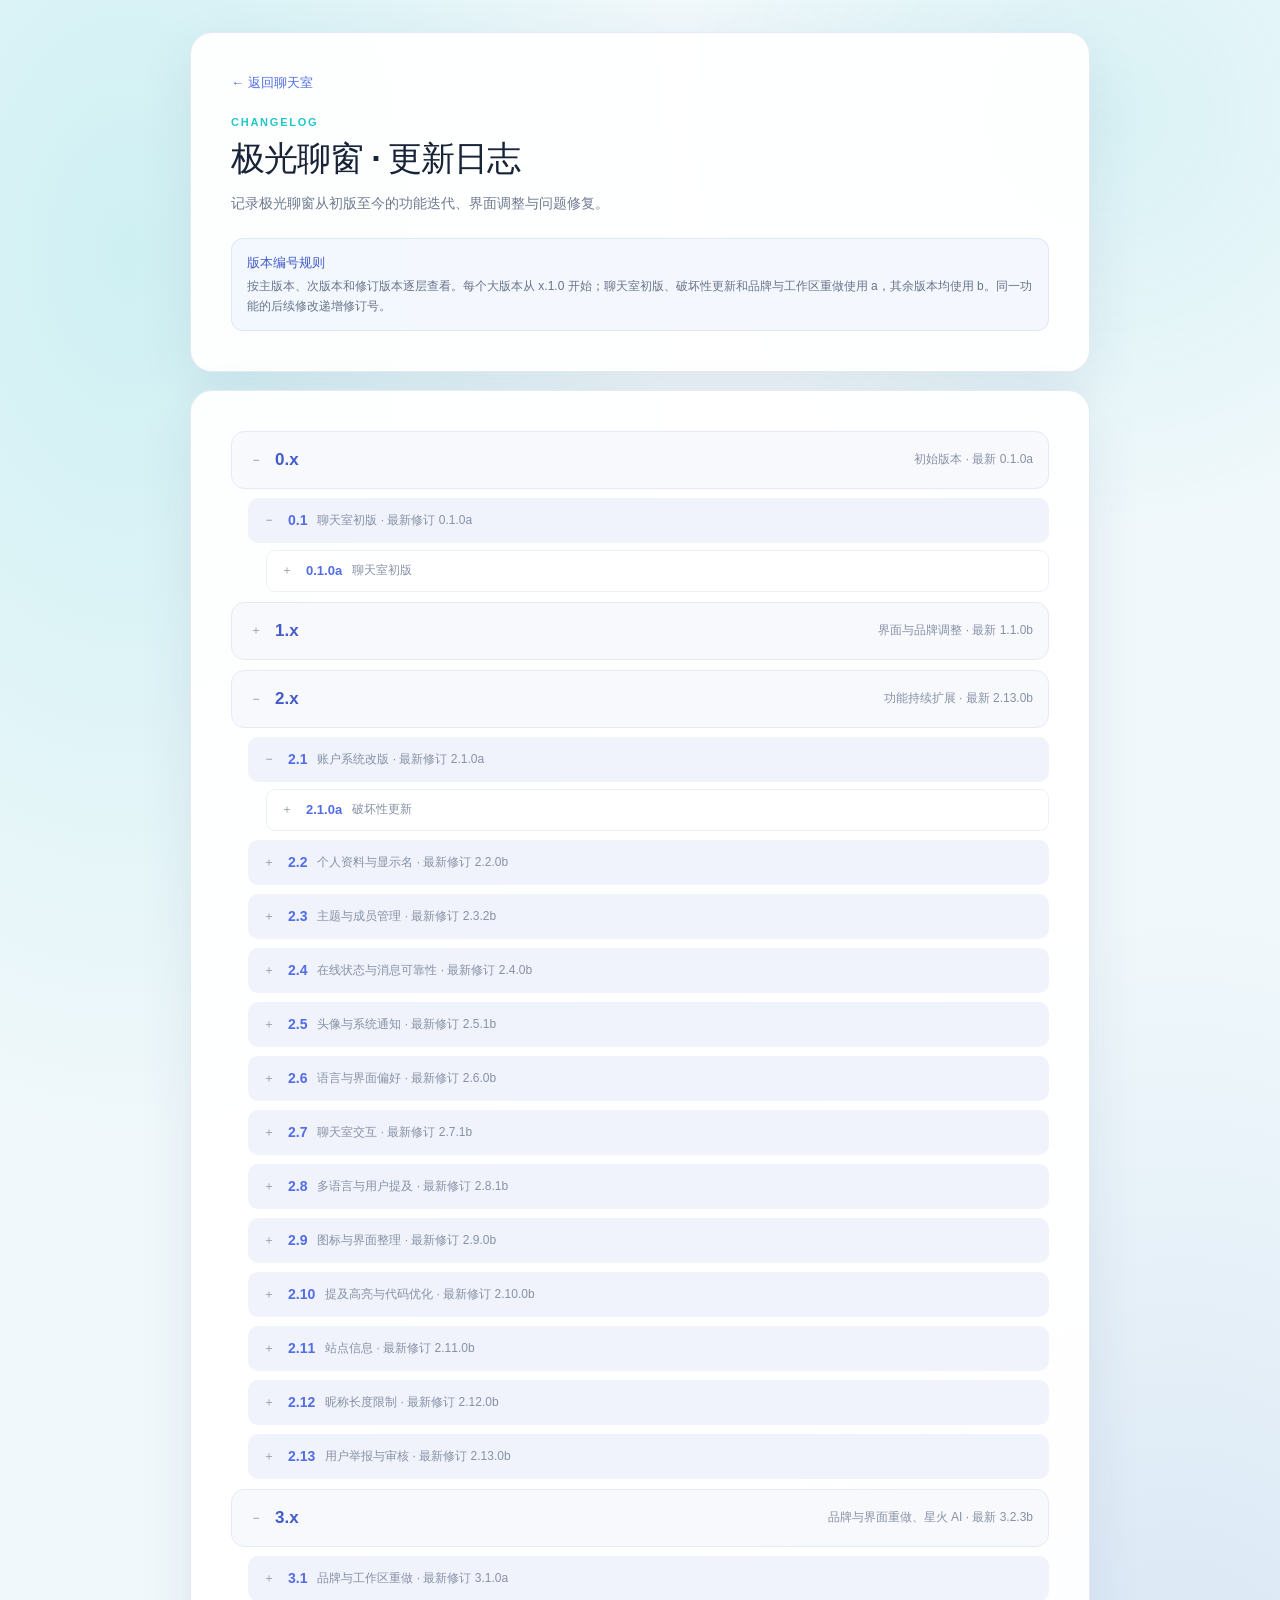
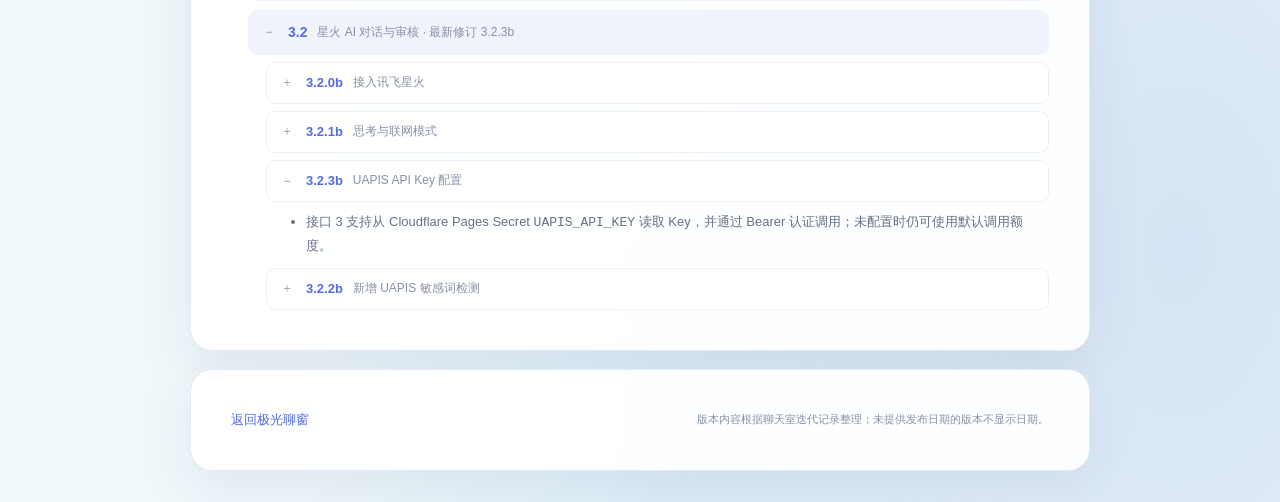
==== commit 29bed4e2: "Add files via upload" ====
--- a/changelog/index.html
+++ b/changelog/index.html
@@ -15,10 +15,10 @@
       <a class="changelog-back" href="../index.html">← 返回聊天室</a>
       <p class="eyebrow">CHANGELOG</p>
       <h1>极光聊窗 · 更新日志</h1>
-      <p>记录这个聊天室从初版到现在的功能、设计与修复。</p>
+      <p>记录极光聊窗从初版至今的功能迭代、界面调整与问题修复。</p>
       <div class="version-guide">
-        <strong>如何浏览版本</strong>
-        <span>按主版本 → 次版本 → 修订版本逐层展开，点击具体版本查看更新内容。首版为 0.1.0a；3.0.0a 为品牌与界面重做版本，其余迭代使用 b 标记。</span>
+        <strong>版本编号规则</strong>
+        <span>按主版本、次版本和修订版本逐层查看。每个大版本从 x.1.0 开始；聊天室初版、破坏性更新和品牌与工作区重做使用 a，其余版本均使用 b。同一功能的后续修改递增修订号。</span>
       </div>
     </header>
 
@@ -26,11 +26,11 @@
       <details class="release-major" open>
         <summary><span>0.x</span><small>初始版本 · 最新 0.1.0a</small></summary>
         <details class="release-minor" open>
-          <summary><span>0.1</span><small>最初的聊天室 · 最新修订 0.1.0a</small></summary>
+          <summary><span>0.1</span><small>聊天室初版 · 最新修订 0.1.0a</small></summary>
           <details class="release-version">
             <summary><span>0.1.0a</span><small>聊天室初版</small></summary>
             <ul>
-              <li>建立登录与聊天室的基本页面，支持发送、显示聊天消息。</li>
+              <li>建立登录与聊天室的基本页面，支持发送和显示聊天消息。</li>
               <li>加入基础消息列表、用户信息和初始交互，作为后续迭代的起点。</li>
             </ul>
           </details>
@@ -38,13 +38,13 @@
       </details>
 
       <details class="release-major">
-        <summary><span>1.x</span><small>最新 1.0.0b</small></summary>
-        <details class="release-minor">
-          <summary><span>1.0</span><small>聊天室更名与界面重整 · 最新修订 1.0.0b</small></summary>
-          <details class="release-version">
-            <summary><span>1.0.0b</span><small>从“在线聊天室”更名</small></summary>
-            <ul>
-              <li>依照版本规则，将“在线聊天室”更名为“极简聊天室”，并逐步统一为“极简聊窗”。</li>
+        <summary><span>1.x</span><small>界面与品牌调整 · 最新 1.1.0b</small></summary>
+        <details class="release-minor">
+          <summary><span>1.1</span><small>聊天室更名与界面重整 · 最新修订 1.1.0b</small></summary>
+          <details class="release-version">
+            <summary><span>1.1.0b</span><small>从“在线聊天室”更名</small></summary>
+            <ul>
+              <li>将“在线聊天室”更名为“极简聊天室”，并逐步统一为“极简聊窗”。</li>
               <li>重整登录页和聊天室的卡片式布局，加入响应式设计、空消息提示、字符计数和表单状态反馈。</li>
               <li>调整消息气泡、头像、昵称与日期的位置；保留原有配色，不使用气泡尾巴。</li>
             </ul>
@@ -53,12 +53,11 @@
       </details>
 
       <details class="release-major" open>
-        <summary><span>2.x</span><small>功能持续扩展 · 最新 2.12.0b</small></summary>
-
+        <summary><span>2.x</span><small>功能持续扩展 · 最新 2.13.0b</small></summary>
         <details class="release-minor" open>
-          <summary><span>2.0</span><small>账户系统改版 · 最新修订 2.0.0b</small></summary>
-          <details class="release-version">
-            <summary><span>2.0.0b</span><small>破坏性更新</small></summary>
+          <summary><span>2.1</span><small>账户系统改版 · 最新修订 2.1.0a</small></summary>
+          <details class="release-version">
+            <summary><span>2.1.0a</span><small>破坏性更新</small></summary>
             <ul>
               <li>注册时将唯一的登录账户名与聊天室显示用户名分开。</li>
               <li>登录、成员和消息展示改用对应字段；需要按新字段结构重建 D1 数据表。</li>
@@ -68,9 +67,9 @@
         </details>
 
         <details class="release-minor">
-          <summary><span>2.1</span><small>个人资料与显示名 · 最新修订 2.1.0b</small></summary>
-          <details class="release-version">
-            <summary><span>2.1.0b</span><small>资料管理</small></summary>
+          <summary><span>2.2</span><small>个人资料与显示名 · 最新修订 2.2.0b</small></summary>
+          <details class="release-version">
+            <summary><span>2.2.0b</span><small>资料管理</small></summary>
             <ul>
               <li>支持更改聊天室显示用户名，并同步更新历史消息与当前页面中的名称。</li>
               <li>增加“我的”资料入口和其他成员的只读资料窗口，显示头像、用户名、账户名与角色。</li>
@@ -80,9 +79,9 @@
         </details>
 
         <details class="release-minor">
-          <summary><span>2.2</span><small>主题与成员管理 · 最新修订 2.2.2b</small></summary>
-          <details class="release-version">
-            <summary><span>2.2.0b</span><small>禁言与主题</small></summary>
+          <summary><span>2.3</span><small>主题与成员管理 · 最新修订 2.3.2b</small></summary>
+          <details class="release-version">
+            <summary><span>2.3.0b</span><small>禁言与主题</small></summary>
             <ul>
               <li>增加管理员禁言功能与后端权限检查，并阻止仍在禁言期的用户发言。</li>
               <li>增加白昼 / 极夜主题切换，并记住用户的主题偏好。</li>
@@ -90,7 +89,7 @@
             </ul>
           </details>
           <details class="release-version">
-            <summary><span>2.2.1b</span><small>禁言通知与解除</small></summary>
+            <summary><span>2.3.1b</span><small>禁言通知与解除</small></summary>
             <ul>
               <li>禁言表单增加理由；聊天室广播禁言通知，显示操作者、目标、时长和理由。</li>
               <li>增加解除禁言确认流程与解除通知；操作和通知采用一致的数据库批次处理。</li>
@@ -98,7 +97,7 @@
             </ul>
           </details>
           <details class="release-version">
-            <summary><span>2.2.2b</span><small>禁言交互修正</small></summary>
+            <summary><span>2.3.2b</span><small>禁言交互修正</small></summary>
             <ul>
               <li>修复同一成员列表内禁言状态没有同步、解除按钮误开禁言窗口的问题。</li>
               <li>改进禁言弹窗、成员滚动条、桌面窗口尺寸与管理标签的对齐。</li>
@@ -107,9 +106,9 @@
         </details>
 
         <details class="release-minor">
-          <summary><span>2.3</span><small>在线状态与消息可靠性 · 最新修订 2.3.0b</small></summary>
-          <details class="release-version">
-            <summary><span>2.3.0b</span><small>成员在线状态</small></summary>
+          <summary><span>2.4</span><small>在线状态与消息可靠性 · 最新修订 2.4.0b</small></summary>
+          <details class="release-version">
+            <summary><span>2.4.0b</span><small>成员在线状态</small></summary>
             <ul>
               <li>聊天室显示在线人数，成员列表显示在线 / 离线状态，并定时更新在线状态。</li>
               <li>修复发送后即时刷新与轮询同时执行导致消息重复显示的问题。</li>
@@ -119,9 +118,9 @@
         </details>
 
         <details class="release-minor">
-          <summary><span>2.4</span><small>头像与系统通知 · 最新修订 2.4.1b</small></summary>
-          <details class="release-version">
-            <summary><span>2.4.0b</span><small>头像更新与压缩</small></summary>
+          <summary><span>2.5</span><small>头像与系统通知 · 最新修订 2.5.1b</small></summary>
+          <details class="release-version">
+            <summary><span>2.5.0b</span><small>头像更新与压缩</small></summary>
             <ul>
               <li>定时刷新成员头像，无需重新载入页面即可看到他人头像变化。</li>
               <li>改进头像清晰度，并压缩图片至 100 KB 以内以适配存储限制。</li>
@@ -129,7 +128,7 @@
             </ul>
           </details>
           <details class="release-version">
-            <summary><span>2.4.1b</span><small>角色标签与头像入口</small></summary>
+            <summary><span>2.5.1b</span><small>角色标签与头像入口</small></summary>
             <ul>
               <li>增加 AI 用户角色与 AI 管理员复合角色；AI 管理员显示“管理”和“AI”两个标签并拥有管理权限。</li>
               <li>修正角色排序、标签对齐和资料中的角色显示。</li>
@@ -139,9 +138,9 @@
         </details>
 
         <details class="release-minor">
-          <summary><span>2.5</span><small>语言与界面偏好 · 最新修订 2.5.0b</small></summary>
-          <details class="release-version">
-            <summary><span>2.5.0b</span><small>英文与本地化</small></summary>
+          <summary><span>2.6</span><small>语言与界面偏好 · 最新修订 2.6.0b</small></summary>
+          <details class="release-version">
+            <summary><span>2.6.0b</span><small>英文与本地化</small></summary>
             <ul>
               <li>增加英文界面与语言偏好记忆；本地化登录注册、成员、资料、角色和管理界面。</li>
               <li>按当前语言显示消息日期，并优化角色标签在语言切换后的刷新。</li>
@@ -151,9 +150,9 @@
         </details>
 
         <details class="release-minor">
-          <summary><span>2.6</span><small>聊天室交互 · 最新修订 2.6.1b</small></summary>
-          <details class="release-version">
-            <summary><span>2.6.0b</span><small>弹出动画与引用</small></summary>
+          <summary><span>2.7</span><small>聊天室交互 · 最新修订 2.7.1b</small></summary>
+          <details class="release-version">
+            <summary><span>2.7.0b</span><small>弹出动画与引用</small></summary>
             <ul>
               <li>聊天室卡片打开时增加轻量弹出动画。</li>
               <li>可右键自己的或他人的消息进行引用；输入框上方显示引用预览，发送后在消息气泡中展示。</li>
@@ -161,7 +160,7 @@
             </ul>
           </details>
           <details class="release-version">
-            <summary><span>2.6.1b</span><small>引用与资料细节</small></summary>
+            <summary><span>2.7.1b</span><small>引用与资料细节</small></summary>
             <ul>
               <li>为较长的引用内容增加易读的滚动区域和夜间主题样式。</li>
               <li>改进“我的”资料窗口与引用预览布局。</li>
@@ -170,9 +169,9 @@
         </details>
 
         <details class="release-minor">
-          <summary><span>2.7</span><small>多语言与用户提及 · 最新修订 2.7.1b</small></summary>
-          <details class="release-version">
-            <summary><span>2.7.0b</span><small>日文、繁体中文与 @ 用户</small></summary>
+          <summary><span>2.8</span><small>多语言与用户提及 · 最新修订 2.8.1b</small></summary>
+          <details class="release-version">
+            <summary><span>2.8.0b</span><small>日文、繁体中文与 @ 用户</small></summary>
             <ul>
               <li>界面语言扩展为简体中文、繁体中文、英文和日文。</li>
               <li>增加 @ 用户按钮与输入联想；可按显示名筛选，并用键盘选择用户。</li>
@@ -180,7 +179,7 @@
             </ul>
           </details>
           <details class="release-version">
-            <summary><span>2.7.1b</span><small>独立语言窗口与链接</small></summary>
+            <summary><span>2.8.1b</span><small>独立语言窗口与链接</small></summary>
             <ul>
               <li>语言选项改为独立窗口，选择语言后仍保留打开的“我的”窗口。</li>
               <li>优化 GitHub 与 Bilibili 支持链接；悬停时不显示下划线，并统一链接样式。</li>
@@ -190,9 +189,9 @@
         </details>
 
         <details class="release-minor">
-          <summary><span>2.8</span><small>图标与界面整理 · 最新修订 2.8.0b</small></summary>
-          <details class="release-version">
-            <summary><span>2.8.0b</span><small>图标与界面整理</small></summary>
+          <summary><span>2.9</span><small>图标与界面整理 · 最新修订 2.9.0b</small></summary>
+          <details class="release-version">
+            <summary><span>2.9.0b</span><small>图标与界面整理</small></summary>
             <ul>
               <li>为 GitHub 与 Bilibili 链接加入 SVG 图标，并调整品牌颜色和尺寸。</li>
             </ul>
@@ -200,9 +199,9 @@
         </details>
 
         <details class="release-minor">
-          <summary><span>2.9</span><small>提及高亮与代码优化 · 最新修订 2.9.0b</small></summary>
-          <details class="release-version">
-            <summary><span>2.9.0b</span><small>消息提及与代码优化</small></summary>
+          <summary><span>2.10</span><small>提及高亮与代码优化 · 最新修订 2.10.0b</small></summary>
+          <details class="release-version">
+            <summary><span>2.10.0b</span><small>消息提及与代码优化</small></summary>
             <ul>
               <li>重构多语言映射、日期格式化与重复文案，降低维护成本。</li>
               <li>让消息中的 @ 内容高亮显示；筛选候选时按 Enter 插入首位匹配用户。</li>
@@ -212,9 +211,9 @@
         </details>
 
         <details class="release-minor">
-          <summary><span>2.10</span><small>站点信息 · 最新修订 2.10.0b</small></summary>
-          <details class="release-version">
-            <summary><span>2.10.0b</span><small>网站图标与更新日志</small></summary>
+          <summary><span>2.11</span><small>站点信息 · 最新修订 2.11.0b</small></summary>
+          <details class="release-version">
+            <summary><span>2.11.0b</span><small>网站图标与更新日志</small></summary>
             <ul>
               <li>使用 GitHub 仓库中的 kamshion.png 作为网站图标。</li>
               <li>新增本更新日志页面，按主版本、次版本和修订版本逐层展开查看。</li>
@@ -224,9 +223,9 @@
         </details>
 
         <details class="release-minor">
-          <summary><span>2.11</span><small>昵称长度限制 · 最新修订 2.11.0b</small></summary>
-          <details class="release-version">
-            <summary><span>2.11.0b</span><small>昵称长度上限调整为 24</small></summary>
+          <summary><span>2.12</span><small>昵称长度限制 · 最新修订 2.12.0b</small></summary>
+          <details class="release-version">
+            <summary><span>2.12.0b</span><small>昵称长度上限调整为 24</small></summary>
             <ul>
               <li>昵称按显示宽度计数：半角 1、全角 / 宽字符 2、组合符号 0，上限为 24。</li>
               <li>emoji 等宽字符按 2 计入；组合符号按 0 计入。</li>
@@ -235,55 +234,68 @@
         </details>
 
         <details class="release-minor">
-          <summary><span>2.12</span><small>用户举报与审核 · 最新修订 2.12.0b</small></summary>
-          <details class="release-version">
-            <summary><span>2.12.0b</span><small>人工审核与 AI 内容审核</small></summary>
+          <summary><span>2.13</span><small>用户举报与审核 · 最新修订 2.13.0b</small></summary>
+          <details class="release-version">
+            <summary><span>2.13.0b</span><small>人工审核与 AI 内容审核</small></summary>
             <ul>
               <li>可从消息右键菜单举报其他用户的消息，并指定管理员、超管或 AI 管理员进行人工审核。</li>
               <li>被指派的审核员可在邮件收件箱中将举报标记为“违规”或“正常”；审核不会自动惩罚用户。</li>
-              <li>人工审核员确认“违规”时需填写违规内容，广播通知使用审核员填写的内容而非举报理由；AI 广播通知只显示接口返回的命中类别，不展示命中内容或原消息，疑似结果不作为确认违规广播。</li>
-              <li>可选择两个 AI 审核接口；调用在服务端代理，结果写入举报记录，不向浏览器暴露 API 密钥。</li>
-              <li>部署前需在 D1 执行 <code>reports-schema.sql</code>，并在 Cloudflare Pages 配置名为 <code>APIZERO_API_KEY</code> 的 Secret。</li>
+              <li>人工审核员确认“违规”时需填写违规内容；AI 广播通知只显示接口返回的命中类别，不展示命中内容或原消息，疑似结果不作为确认违规广播。</li>
+              <li>提供三个 AI 审核接口，服务端代理调用并将结果写入举报记录，不向浏览器暴露 API 密钥。</li>
+              <li>新建数据库需在 D1 执行 <code>reports-schema.sql</code>；已部署数据库需执行相应 migration。两个极数本源接口需配置 <code>APIZERO_API_KEY</code>；UAPIS 可选配置 <code>UAPIS_API_KEY</code> 以使用 Key 对应的调用额度。</li>
             </ul>
           </details>
         </details>
       </details>
 
       <details class="release-major" open>
-        <summary><span>3.x</span><small>极光聊窗品牌与界面重做 · 最新 3.1.0c</small></summary>
-        <details class="release-minor">
-          <summary><span>3.0</span><small>品牌与工作区重做 · 最新修订 3.0.0a</small></summary>
-          <details class="release-version">
-            <summary><span>3.0.0a</span><small>极光聊窗</small></summary>
+        <summary><span>3.x</span><small>品牌与界面重做、星火 AI · 最新 3.2.3b</small></summary>
+        <details class="release-minor">
+          <summary><span>3.1</span><small>品牌与工作区重做 · 最新修订 3.1.0a</small></summary>
+          <details class="release-version">
+            <summary><span>3.1.0a</span><small>极光聊窗</small></summary>
             <ul>
               <li>聊天室更名为“极光聊窗”，并采用新的侧边栏与工作区布局。</li>
               <li>新增聊天、账户与安全、外观与设置三个工作区；账户页整合头像、昵称、账户名和修改密码。</li>
               <li>外观设置提供语言切换、四种主题配色，以及每种主题均可使用的明亮 / 黑暗界面。</li>
               <li>主题包括“绚彩极光 · 青蓝星海”“深蓝幽紫 · 幻海之境”“橙霞入暮 · 藏蓝沉星”和“初音青绿 · 蔚蓝天依”，每种均由两种主题色和一种过渡色组成。</li>
-              <li>为页面入场、工作区切换和侧栏选中状态增加动画。</li>
-              <li>管理员导航集中显示禁言用户与待处理举报入口。</li>
+              <li>为页面入场、工作区切换和侧栏选中状态增加动画；管理员导航集中显示禁言用户与待处理举报入口。</li>
             </ul>
           </details>
         </details>
         <details class="release-minor" open>
-          <summary><span>3.1</span><small>星火 AI 对话与界面优化 · 最新修订 3.1.0c</small></summary>
-          <details class="release-version" open>
-            <summary><span>3.1.0c</span><small>星火思考与联网模式</small></summary>
-            <ul>
-              <li>接入讯飞星火思考模式和联网搜索开关；开启思考模式时，分别显示浅色思考内容与正常样式的最终回答。</li>
+          <summary><span>3.2</span><small>星火 AI 对话与审核 · 最新修订 3.2.3b</small></summary>
+          <details class="release-version">
+            <summary><span>3.2.0b</span><small>接入讯飞星火</small></summary>
+            <ul>
+              <li>新增“星火 · AI”对话工作区，接入讯飞星火 <code>spark-x2.5-1.7b</code> 模型，并支持连续对话与新建对话。</li>
+              <li>通过 Cloudflare Pages Functions 在服务端代理模型请求；API Key 使用 <code>XFYUN_API_KEY</code> Secret 保存，不暴露给浏览器。</li>
+              <li>优化 AI 对话界面的消息、输入区与明暗主题样式并适配窄屏；输入框不可拖动缩放，发送按钮焦点样式与主题保持一致。</li>
+              <li>将 AI 入口并入原有侧边导航，桌面端和移动端均复用统一的导航按钮样式。</li>
+              <li>登录响应不再返回会话令牌，继续仅通过 HttpOnly Cookie 管理登录会话。</li>
+            </ul>
+          </details>
+          <details class="release-version">
+            <summary><span>3.2.1b</span><small>思考与联网模式</small></summary>
+            <ul>
+              <li>增加讯飞星火思考模式和联网搜索开关；开启思考模式时，分别显示浅色思考内容与正常样式的最终回答。</li>
               <li>AI 请求期间锁定发送和模式切换，避免并发提交或请求参数在处理中改变。</li>
               <li>移除应用自行设置的输出 Token 上限、输入字符上限和对话截断；实际长度仍受模型上下文及服务限制。</li>
               <li>将 AI 欢迎语统一为“星火 AI”。</li>
             </ul>
           </details>
-          <details class="release-version">
-            <summary><span>3.1.0b</span><small>接入讯飞星火</small></summary>
-            <ul>
-              <li>新增“星火 · AI”对话工作区，接入讯飞星火 <code>spark-x2.5-1.7b</code> 模型，并支持连续对话与新建对话。</li>
-              <li>通过 Cloudflare Pages Functions 在服务端代理模型请求；API Key 使用 <code>XFYUN_API_KEY</code> Secret 保存，不暴露给浏览器。</li>
-              <li>改进 AI 对话界面的消息、输入区与明暗主题样式，并适配窄屏；输入框不可拖动缩放，发送按钮焦点样式与主题保持一致。</li>
-              <li>将 AI 入口并入原有侧边导航，桌面端和移动端均复用统一的导航按钮样式。</li>
-              <li>登录响应不再返回会话令牌，继续仅通过 HttpOnly Cookie 管理登录会话。</li>
+          <details class="release-version" open>
+            <summary><span>3.2.3b</span><small>UAPIS API Key 配置</small></summary>
+            <ul>
+              <li>接口 3 支持从 Cloudflare Pages Secret <code>UAPIS_API_KEY</code> 读取 Key，并通过 Bearer 认证调用；未配置时仍可使用默认调用额度。</li>
+            </ul>
+          </details>
+          <details class="release-version">
+            <summary><span>3.2.2b</span><small>新增 UAPIS 敏感词检测</small></summary>
+            <ul>
+              <li>AI 审核新增 UAPIS「敏感词检测（快速）」接口，服务端代理请求并展示违规结论与命中词。</li>
+              <li>AI 审核窗口分别展示极数本源和 UAPIS 服务来源标识。</li>
+              <li>已部署的 D1 数据库需执行 <code>migrations/0001-uapis-profanity-review.sql</code> 扩展审核类型约束。</li>
             </ul>
           </details>
         </details>
@@ -292,7 +304,7 @@
 
     <footer class="changelog-footer">
       <a href="../index.html">返回极光聊窗</a>
-      <span>版本内容根据本次聊天室迭代记录整理；未提供发布日期的版本不显示日期。</span>
+      <span>版本内容根据聊天室迭代记录整理；未提供发布日期的版本不显示日期。</span>
     </footer>
   </main>
   <script>
--- a/style.css
+++ b/style.css
@@ -1667,11 +1667,12 @@
 }
 
 .ai-service-source {
-  min-height: 54px;
+  min-height: 58px;
   padding: 9px 20px;
   display: flex;
+  flex-wrap: wrap;
   align-items: center;
-  gap: 10px;
+  gap: 8px 14px;
   border-bottom: 1px solid #edf0f5;
   color: #8791a5;
   font-size: 12px;
@@ -1680,7 +1681,14 @@
 .ai-service-source a {
   display: inline-flex;
   align-items: center;
+  gap: 5px;
   border-radius: 4px;
+  color: #52617b;
+  text-decoration: none;
+}
+
+.ai-service-source a:hover {
+  color: var(--blue);
 }
 
 .ai-service-source a:focus-visible {
@@ -1690,9 +1698,17 @@
 
 .ai-service-source svg {
   display: block;
-  width: 108px;
-  height: auto;
   color: #34425e;
+}
+
+.ai-service-source .jishu-source-logo {
+  width: 27px;
+  height: 30px;
+}
+
+.ai-service-source .uapis-source-logo {
+  width: 27px;
+  height: 27px;
 }
 
 .report-choice {
@@ -2476,6 +2492,10 @@
   color: #d7deea;
 }
 
+html[data-theme="night"] .ai-service-source a {
+  color: #c5cede;
+}
+
 html[data-theme="night"] .report-choice:hover,
 html[data-theme="night"] .report-choice:focus-visible,
 html[data-theme="night"] .reviewer-option:hover,
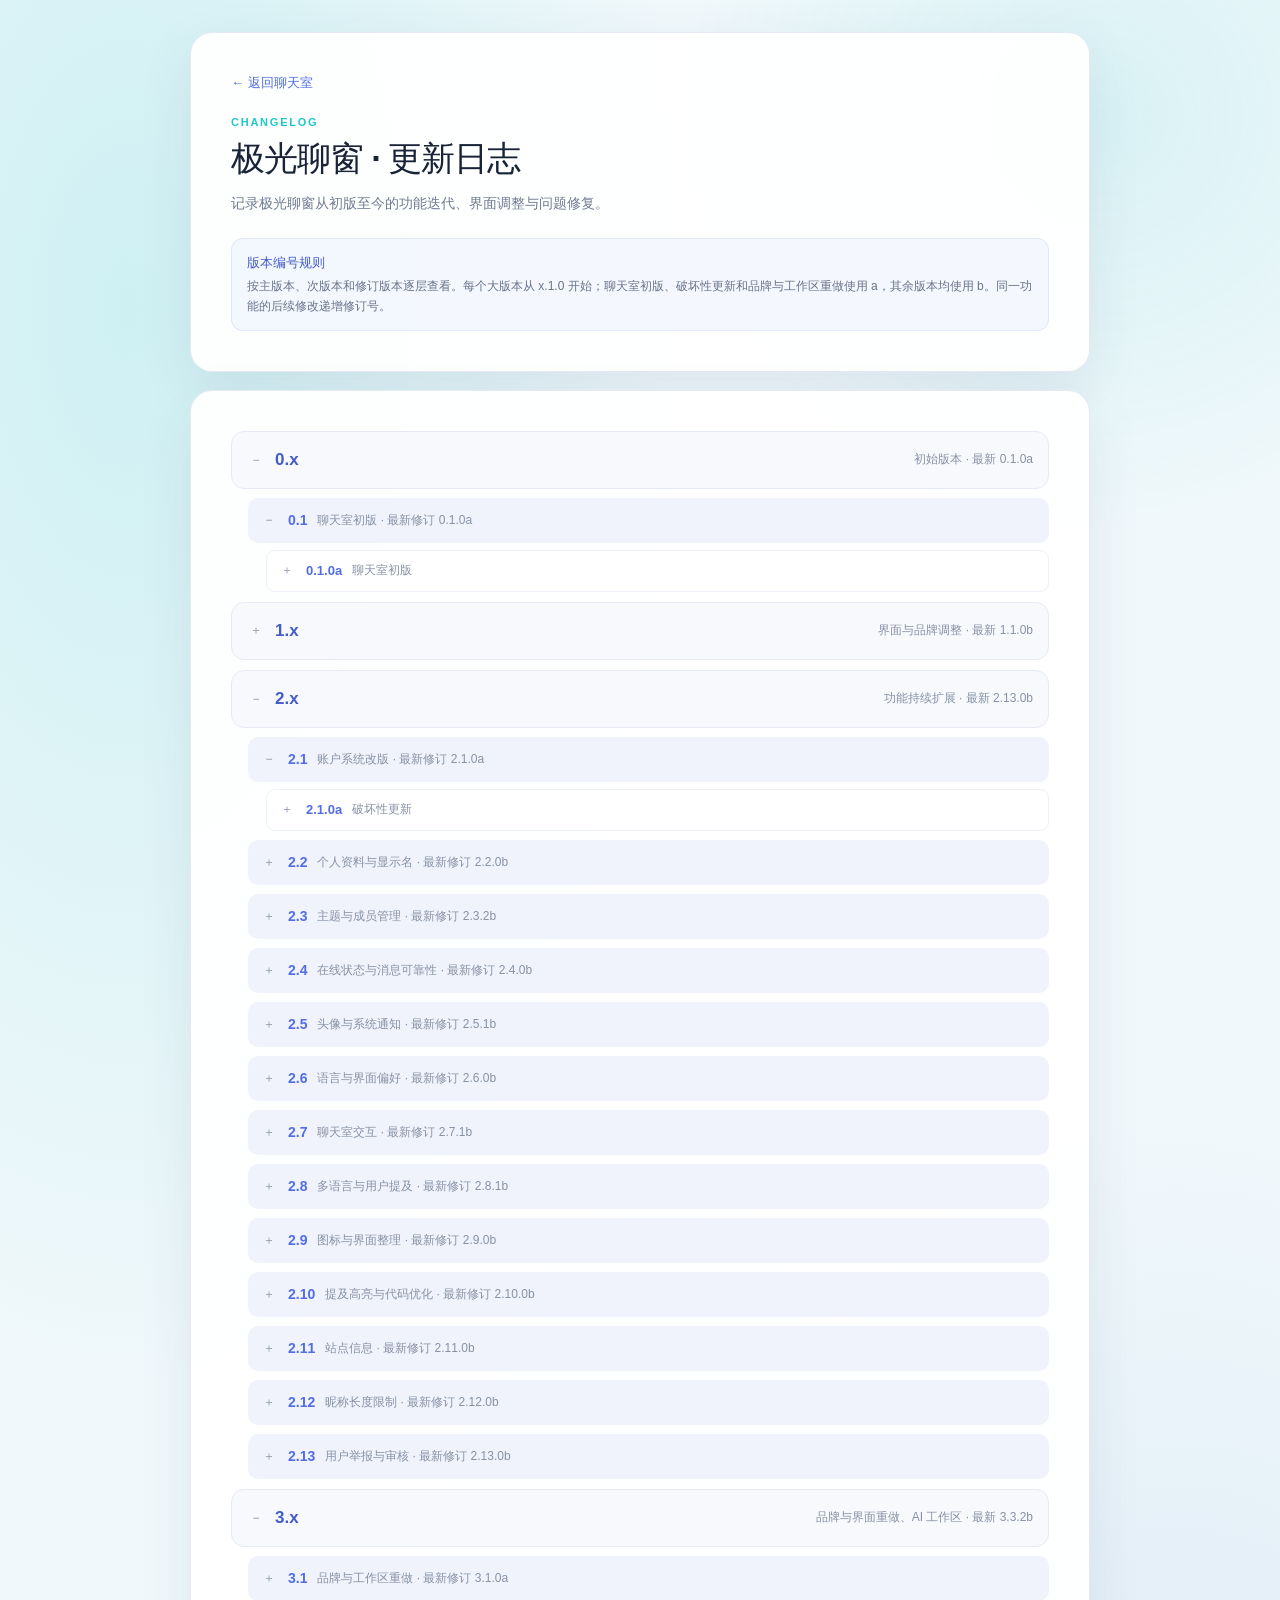
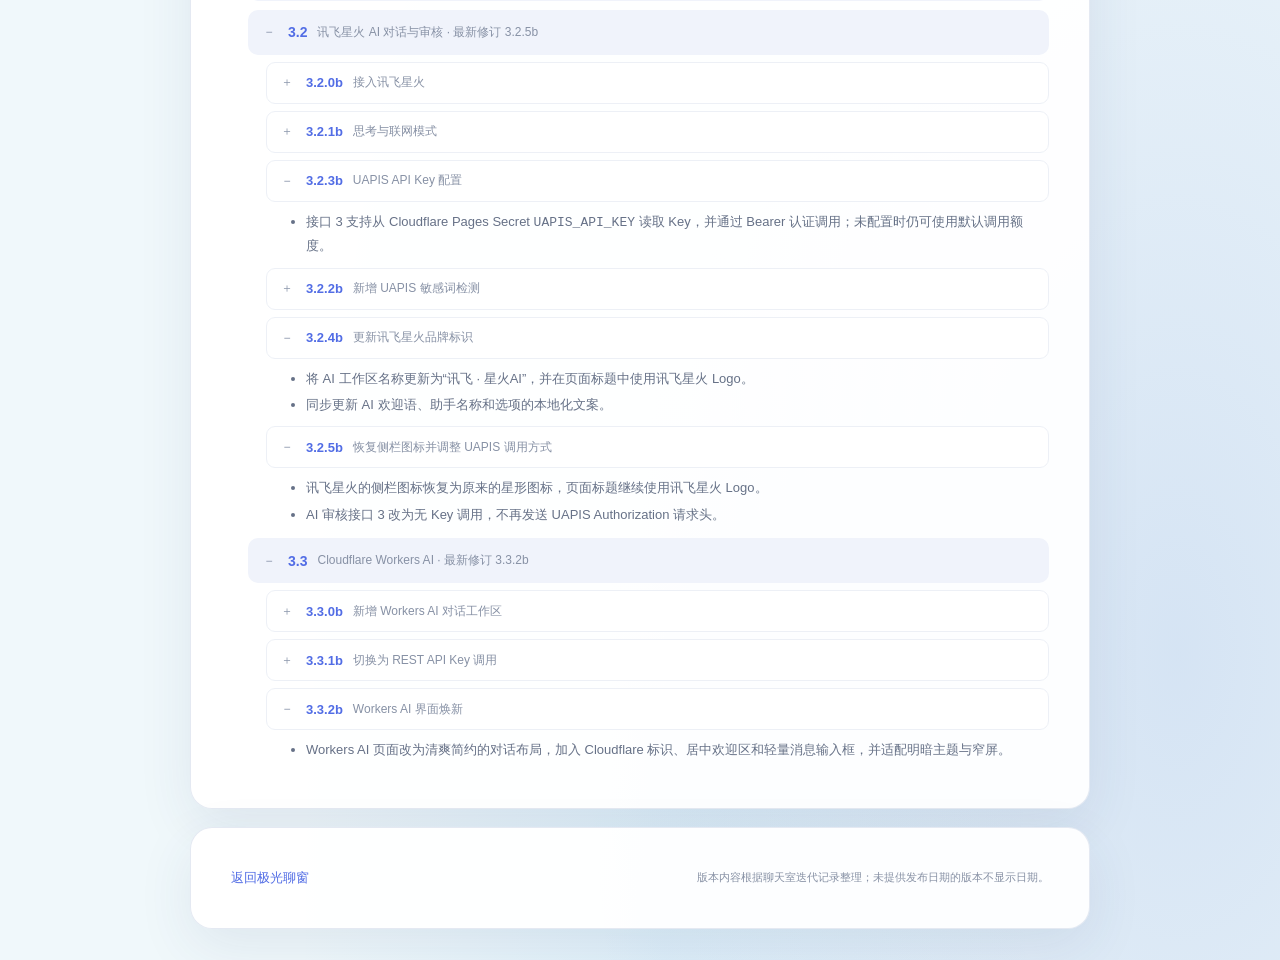
==== commit c633a3c0: "Add files via upload" ====
--- a/changelog/index.html
+++ b/changelog/index.html
@@ -242,14 +242,14 @@
               <li>被指派的审核员可在邮件收件箱中将举报标记为“违规”或“正常”；审核不会自动惩罚用户。</li>
               <li>人工审核员确认“违规”时需填写违规内容；AI 广播通知只显示接口返回的命中类别，不展示命中内容或原消息，疑似结果不作为确认违规广播。</li>
               <li>提供三个 AI 审核接口，服务端代理调用并将结果写入举报记录，不向浏览器暴露 API 密钥。</li>
-              <li>新建数据库需在 D1 执行 <code>reports-schema.sql</code>；已部署数据库需执行相应 migration。两个极数本源接口需配置 <code>APIZERO_API_KEY</code>；UAPIS 可选配置 <code>UAPIS_API_KEY</code> 以使用 Key 对应的调用额度。</li>
+              <li>新建数据库需在 D1 执行 <code>reports-schema.sql</code>；已部署数据库需执行相应 migration。两个极数本源接口需配置 <code>APIZERO_API_KEY</code>；UAPIS 接口使用无 Key 调用。</li>
             </ul>
           </details>
         </details>
       </details>
 
       <details class="release-major" open>
-        <summary><span>3.x</span><small>品牌与界面重做、星火 AI · 最新 3.2.3b</small></summary>
+        <summary><span>3.x</span><small>品牌与界面重做、AI 工作区 · 最新 3.3.2b</small></summary>
         <details class="release-minor">
           <summary><span>3.1</span><small>品牌与工作区重做 · 最新修订 3.1.0a</small></summary>
           <details class="release-version">
@@ -264,7 +264,7 @@
           </details>
         </details>
         <details class="release-minor" open>
-          <summary><span>3.2</span><small>星火 AI 对话与审核 · 最新修订 3.2.3b</small></summary>
+          <summary><span>3.2</span><small>讯飞星火 AI 对话与审核 · 最新修订 3.2.5b</small></summary>
           <details class="release-version">
             <summary><span>3.2.0b</span><small>接入讯飞星火</small></summary>
             <ul>
@@ -296,6 +296,43 @@
               <li>AI 审核新增 UAPIS「敏感词检测（快速）」接口，服务端代理请求并展示违规结论与命中词。</li>
               <li>AI 审核窗口分别展示极数本源和 UAPIS 服务来源标识。</li>
               <li>已部署的 D1 数据库需执行 <code>migrations/0001-uapis-profanity-review.sql</code> 扩展审核类型约束。</li>
+            </ul>
+          </details>
+          <details class="release-version" open>
+            <summary><span>3.2.4b</span><small>更新讯飞星火品牌标识</small></summary>
+            <ul>
+              <li>将 AI 工作区名称更新为“讯飞 · 星火AI”，并在页面标题中使用讯飞星火 Logo。</li>
+              <li>同步更新 AI 欢迎语、助手名称和选项的本地化文案。</li>
+            </ul>
+          </details>
+          <details class="release-version" open>
+            <summary><span>3.2.5b</span><small>恢复侧栏图标并调整 UAPIS 调用方式</small></summary>
+            <ul>
+              <li>讯飞星火的侧栏图标恢复为原来的星形图标，页面标题继续使用讯飞星火 Logo。</li>
+              <li>AI 审核接口 3 改为无 Key 调用，不再发送 UAPIS Authorization 请求头。</li>
+            </ul>
+          </details>
+        </details>
+        <details class="release-minor" open>
+          <summary><span>3.3</span><small>Cloudflare Workers AI · 最新修订 3.3.2b</small></summary>
+          <details class="release-version">
+            <summary><span>3.3.0b</span><small>新增 Workers AI 对话工作区</small></summary>
+            <ul>
+              <li>左侧导航新增 Cloudflare · WorkersAI 工作区，接入 <code>@cf/meta/llama-3.2-1b-instruct</code> 模型并支持连续对话。</li>
+              <li>AI 请求通过 Pages Functions 在服务端代理，不在浏览器中暴露服务凭据。</li>
+            </ul>
+          </details>
+          <details class="release-version">
+            <summary><span>3.3.1b</span><small>切换为 REST API Key 调用</small></summary>
+            <ul>
+              <li>Workers AI 改为调用 Cloudflare REST API；在 Pages 配置 <code>CLOUDFLARE_ACCOUNT_ID</code> 和 <code>CLOUDFLARE_API_TOKEN</code>，无需添加 AI 绑定。</li>
+              <li>Cloudflare API Token 需拥有 Workers AI Read 和 Workers AI Edit 权限。</li>
+            </ul>
+          </details>
+          <details class="release-version" open>
+            <summary><span>3.3.2b</span><small>Workers AI 界面焕新</small></summary>
+            <ul>
+              <li>Workers AI 页面改为清爽简约的对话布局，加入 Cloudflare 标识、居中欢迎区和轻量消息输入框，并适配明暗主题与窄屏。</li>
             </ul>
           </details>
         </details>
--- a/style.css
+++ b/style.css
@@ -3954,8 +3954,19 @@
 }
 
 .ai-workspace-header .workspace-page-header h1 {
+  display: flex;
+  align-items: center;
+  gap: 12px;
   font-size: clamp(30px, 4vw, 42px);
   letter-spacing: -.055em;
+}
+
+.spark-ai-title-logo {
+  width: 34px;
+  height: 34px;
+  flex: 0 0 auto;
+  display: block;
+  border-radius: 10px;
 }
 
 .ai-workspace-header .workspace-page-header > p:last-child {
@@ -3989,6 +4000,12 @@
 .ai-model-badge > span {
   color: var(--accent);
   font-size: 13px;
+}
+
+.workers-ai-model-badge {
+  min-width: 0;
+  white-space: normal;
+  overflow-wrap: anywhere;
 }
 
 .ai-workspace-actions > button {
@@ -4366,6 +4383,7 @@
   }
 
   .ai-workspace-header .workspace-page-header h1 {
+    gap: 9px;
     font-size: 28px;
   }
 
@@ -4425,3 +4443,427 @@
     scroll-behavior: auto;
   }
 }
+
+.workers-ai-workspace-view {
+  width: 100%;
+  height: 100%;
+  min-width: 0;
+  min-height: 0;
+  margin: 0;
+  padding: 0 clamp(20px, 4vw, 56px);
+  display: flex;
+  flex-direction: column;
+  gap: 0;
+  overflow: hidden;
+  color: #292824;
+  background: #fbfaf8;
+}
+
+.workers-ai-topbar {
+  width: min(100%, 1120px);
+  min-height: 68px;
+  margin: 0 auto;
+  display: flex;
+  align-items: center;
+  justify-content: space-between;
+  gap: 18px;
+  flex: 0 0 auto;
+  border-bottom: 1px solid #eeece8;
+}
+
+.workers-ai-wordmark {
+  margin: 0;
+  color: #35332f;
+  font-size: 15px;
+  font-weight: 650;
+  letter-spacing: -.025em;
+}
+
+.workers-ai-new-chat {
+  min-height: 36px;
+  padding: 0 12px;
+  display: inline-flex;
+  align-items: center;
+  justify-content: center;
+  gap: 7px;
+  border: 1px solid #e8e5df;
+  border-radius: 10px;
+  color: #514e48;
+  background: #fff;
+  cursor: pointer;
+  font: inherit;
+  font-size: 12px;
+  font-weight: 550;
+  transition: background .18s, border-color .18s, transform .18s;
+}
+
+.workers-ai-new-chat:hover {
+  border-color: #d7d2ca;
+  background: #f5f3ef;
+  transform: translateY(-1px);
+}
+
+.workers-ai-new-chat svg {
+  width: 15px;
+  height: 15px;
+  fill: none;
+  stroke: currentColor;
+  stroke-linecap: round;
+  stroke-width: 1.7;
+}
+
+.workers-ai-main {
+  position: relative;
+  width: min(100%, 820px);
+  min-height: 0;
+  margin: 0 auto;
+  padding: 24px 0 12px;
+  display: flex;
+  flex: 1;
+  flex-direction: column;
+  overflow: hidden;
+}
+
+.workers-ai-welcome {
+  position: absolute;
+  z-index: 1;
+  top: 41%;
+  left: 0;
+  width: 100%;
+  margin: 0;
+  padding: 22px 18px 34px;
+  transform: translateY(-50%);
+  color: #78756f;
+  text-align: center;
+  animation: workers-ai-welcome-in .45s ease-out both;
+}
+
+.workers-ai-welcome[hidden] {
+  display: none;
+}
+
+.workers-ai-logo {
+  width: 58px;
+  height: 35px;
+  margin: 0 auto 24px;
+  display: block;
+}
+
+.workers-ai-kicker {
+  margin: 0 0 12px;
+  color: #99958e;
+  font-size: 10px;
+  font-weight: 700;
+  letter-spacing: .14em;
+}
+
+.workers-ai-welcome h2 {
+  margin: 0;
+  color: #302e2a;
+  font-size: clamp(26px, 3.5vw, 34px);
+  font-weight: 560;
+  letter-spacing: -.055em;
+}
+
+.workers-ai-welcome > p:last-child {
+  margin: 12px 0 0;
+  color: #858078;
+  font-size: 13px;
+  line-height: 1.7;
+}
+
+@keyframes workers-ai-welcome-in {
+  from { opacity: 0; }
+  to { opacity: 1; }
+}
+
+.workers-ai-chat-messages {
+  width: 100%;
+  min-height: 0;
+  padding: 24px 8px 18px;
+  display: flex;
+  flex: 1;
+  flex-direction: column;
+  align-items: stretch;
+  gap: 26px;
+  overflow: auto;
+  overscroll-behavior: contain;
+  scroll-behavior: smooth;
+  scrollbar-color: #d8d4cd transparent;
+  scrollbar-width: thin;
+}
+
+.workers-ai-chat-messages .ai-chat-message {
+  width: min(100%, 740px);
+  max-width: 100%;
+  margin: 0 auto;
+  gap: 8px;
+}
+
+.workers-ai-chat-messages .ai-chat-message-label {
+  color: #89857d;
+  font-size: 11px;
+  font-weight: 600;
+  letter-spacing: 0;
+}
+
+.workers-ai-chat-messages .ai-chat-message-content {
+  padding: 0;
+  border: 0;
+  border-radius: 0;
+  color: #383631;
+  background: transparent;
+  box-shadow: none;
+  font-size: 14px;
+  line-height: 1.85;
+}
+
+.workers-ai-chat-messages .ai-chat-message[data-role="user"] {
+  align-self: flex-end;
+  justify-items: end;
+}
+
+.workers-ai-chat-messages .ai-chat-message[data-role="user"] .ai-chat-message-content {
+  max-width: min(100%, 620px);
+  padding: 11px 16px;
+  border: 1px solid #eeece7;
+  border-radius: 18px 18px 5px 18px;
+  color: #393731;
+  background: #f1efeb;
+  box-shadow: none;
+}
+
+.workers-ai-chat-status {
+  min-height: 0;
+  margin: 0;
+  padding: 0 4px 8px;
+  color: #9c4c36;
+  font-size: 12px;
+}
+
+.workers-ai-composer {
+  padding: 14px 15px 11px;
+  border: 1px solid #e6e2db;
+  border-radius: 20px;
+  background: #fff;
+  box-shadow: 0 8px 28px rgba(48, 42, 30, .055), 0 1px 3px rgba(48, 42, 30, .04);
+  transition: border-color .2s, box-shadow .2s;
+}
+
+.workers-ai-composer:focus-within {
+  border-color: #d4cfc5;
+  box-shadow: 0 10px 32px rgba(48, 42, 30, .08), 0 0 0 3px rgba(243, 128, 32, .08);
+}
+
+.workers-ai-composer textarea {
+  width: 100%;
+  min-height: 62px;
+  max-height: 180px;
+  padding: 4px 3px 12px;
+  display: block;
+  resize: none;
+  border: 0;
+  outline: 0;
+  color: #34322d;
+  background: transparent;
+  box-shadow: none;
+  font: inherit;
+  font-size: 14px;
+  line-height: 1.65;
+}
+
+.workers-ai-composer textarea::placeholder {
+  color: #a29e96;
+}
+
+.workers-ai-composer textarea:focus-visible {
+  border: 0;
+  outline: 0;
+  box-shadow: none;
+}
+
+.workers-ai-composer-footer,
+.workers-ai-composer-footer > div {
+  display: flex;
+  align-items: center;
+  justify-content: space-between;
+  gap: 12px;
+}
+
+.workers-ai-composer-footer > span,
+.workers-ai-shortcut {
+  color: #99958d;
+  font-size: 10px;
+  line-height: 1.4;
+}
+
+.workers-ai-send {
+  width: 34px;
+  height: 34px;
+  padding: 0;
+  display: inline-grid;
+  flex: 0 0 auto;
+  place-items: center;
+  border: 0;
+  border-radius: 11px;
+  color: #fff;
+  background: #f38020;
+  cursor: pointer;
+  transition: background .18s, transform .18s, opacity .18s;
+}
+
+.workers-ai-send:hover {
+  background: #df6e12;
+  transform: translateY(-1px);
+}
+
+.workers-ai-send:focus-visible,
+.workers-ai-new-chat:focus-visible {
+  outline: 3px solid rgba(243, 128, 32, .25);
+  outline-offset: 2px;
+}
+
+.workers-ai-send:disabled,
+.workers-ai-new-chat:disabled {
+  cursor: wait;
+  opacity: .55;
+}
+
+.workers-ai-send svg {
+  width: 17px;
+  height: 17px;
+  fill: none;
+  stroke: currentColor;
+  stroke-linecap: round;
+  stroke-linejoin: round;
+  stroke-width: 1.8;
+}
+
+.workers-ai-disclaimer {
+  margin: 10px 0 0;
+  color: #a09c94;
+  font-size: 10px;
+  line-height: 1.5;
+  text-align: center;
+}
+
+html[data-theme="night"] .workers-ai-workspace-view {
+  color: #e9e6df;
+  background: #22211f;
+}
+
+html[data-theme="night"] .workers-ai-topbar {
+  border-color: #3a3834;
+}
+
+html[data-theme="night"] .workers-ai-wordmark,
+html[data-theme="night"] .workers-ai-welcome h2 {
+  color: #f0ede7;
+}
+
+html[data-theme="night"] .workers-ai-new-chat {
+  border-color: #44413b;
+  color: #d4d0c8;
+  background: #2b2a27;
+}
+
+html[data-theme="night"] .workers-ai-new-chat:hover {
+  border-color: #5a554c;
+  background: #34322e;
+}
+
+html[data-theme="night"] .workers-ai-welcome,
+html[data-theme="night"] .workers-ai-welcome > p:last-child,
+html[data-theme="night"] .workers-ai-chat-messages .ai-chat-message-label {
+  color: #aaa59c;
+}
+
+html[data-theme="night"] .workers-ai-kicker,
+html[data-theme="night"] .workers-ai-composer-footer > span,
+html[data-theme="night"] .workers-ai-shortcut,
+html[data-theme="night"] .workers-ai-disclaimer {
+  color: #8d887f;
+}
+
+html[data-theme="night"] .workers-ai-chat-messages .ai-chat-message-content {
+  color: #e5e1d9;
+}
+
+html[data-theme="night"] .workers-ai-chat-messages .ai-chat-message[data-role="user"] .ai-chat-message-content {
+  border-color: #403d37;
+  color: #e6e2da;
+  background: #302e2a;
+}
+
+html[data-theme="night"] .workers-ai-composer {
+  border-color: #45413a;
+  background: #2b2a27;
+  box-shadow: 0 8px 28px rgba(0, 0, 0, .16);
+}
+
+html[data-theme="night"] .workers-ai-composer:focus-within {
+  border-color: #665748;
+  box-shadow: 0 10px 32px rgba(0, 0, 0, .2), 0 0 0 3px rgba(243, 128, 32, .1);
+}
+
+html[data-theme="night"] .workers-ai-composer textarea {
+  color: #ede9e2;
+}
+
+html[data-theme="night"] .workers-ai-composer textarea::placeholder {
+  color: #817c73;
+}
+
+@media (max-width: 760px) {
+  .workers-ai-workspace-view {
+    padding: 0 14px;
+  }
+
+  .workers-ai-topbar {
+    min-height: 60px;
+  }
+
+  .workers-ai-main {
+    padding-top: 12px;
+    padding-bottom: 10px;
+  }
+
+  .workers-ai-welcome {
+    top: 39%;
+    padding: 12px 12px 24px;
+  }
+
+  .workers-ai-logo {
+    width: 50px;
+    height: 30px;
+    margin-bottom: 19px;
+  }
+
+  .workers-ai-welcome h2 {
+    font-size: 27px;
+  }
+
+  .workers-ai-chat-messages {
+    padding: 18px 2px;
+    gap: 22px;
+  }
+
+  .workers-ai-composer {
+    padding: 12px 12px 9px;
+    border-radius: 17px;
+  }
+
+  .workers-ai-composer textarea {
+    min-height: 58px;
+  }
+
+  .workers-ai-shortcut {
+    display: none;
+  }
+}
+
+@media (prefers-reduced-motion: reduce) {
+  .workers-ai-welcome {
+    animation: none;
+  }
+}
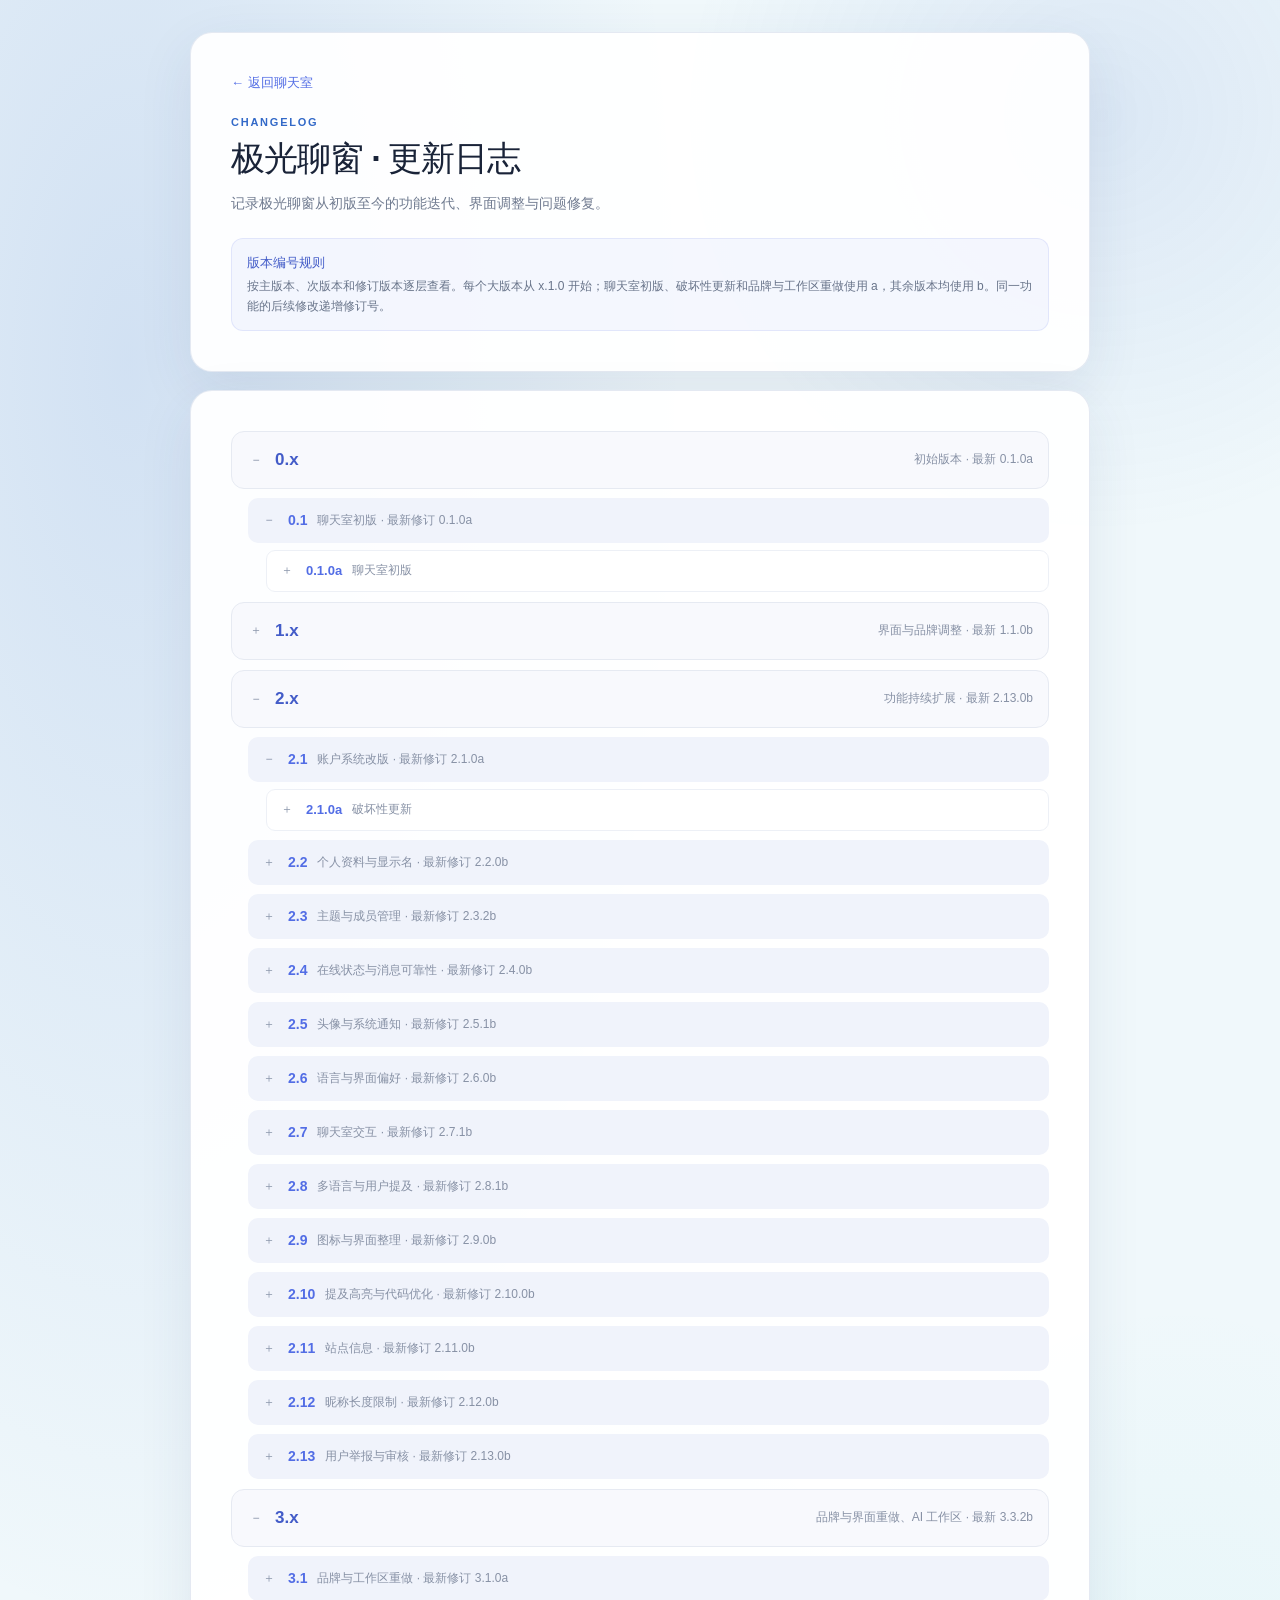
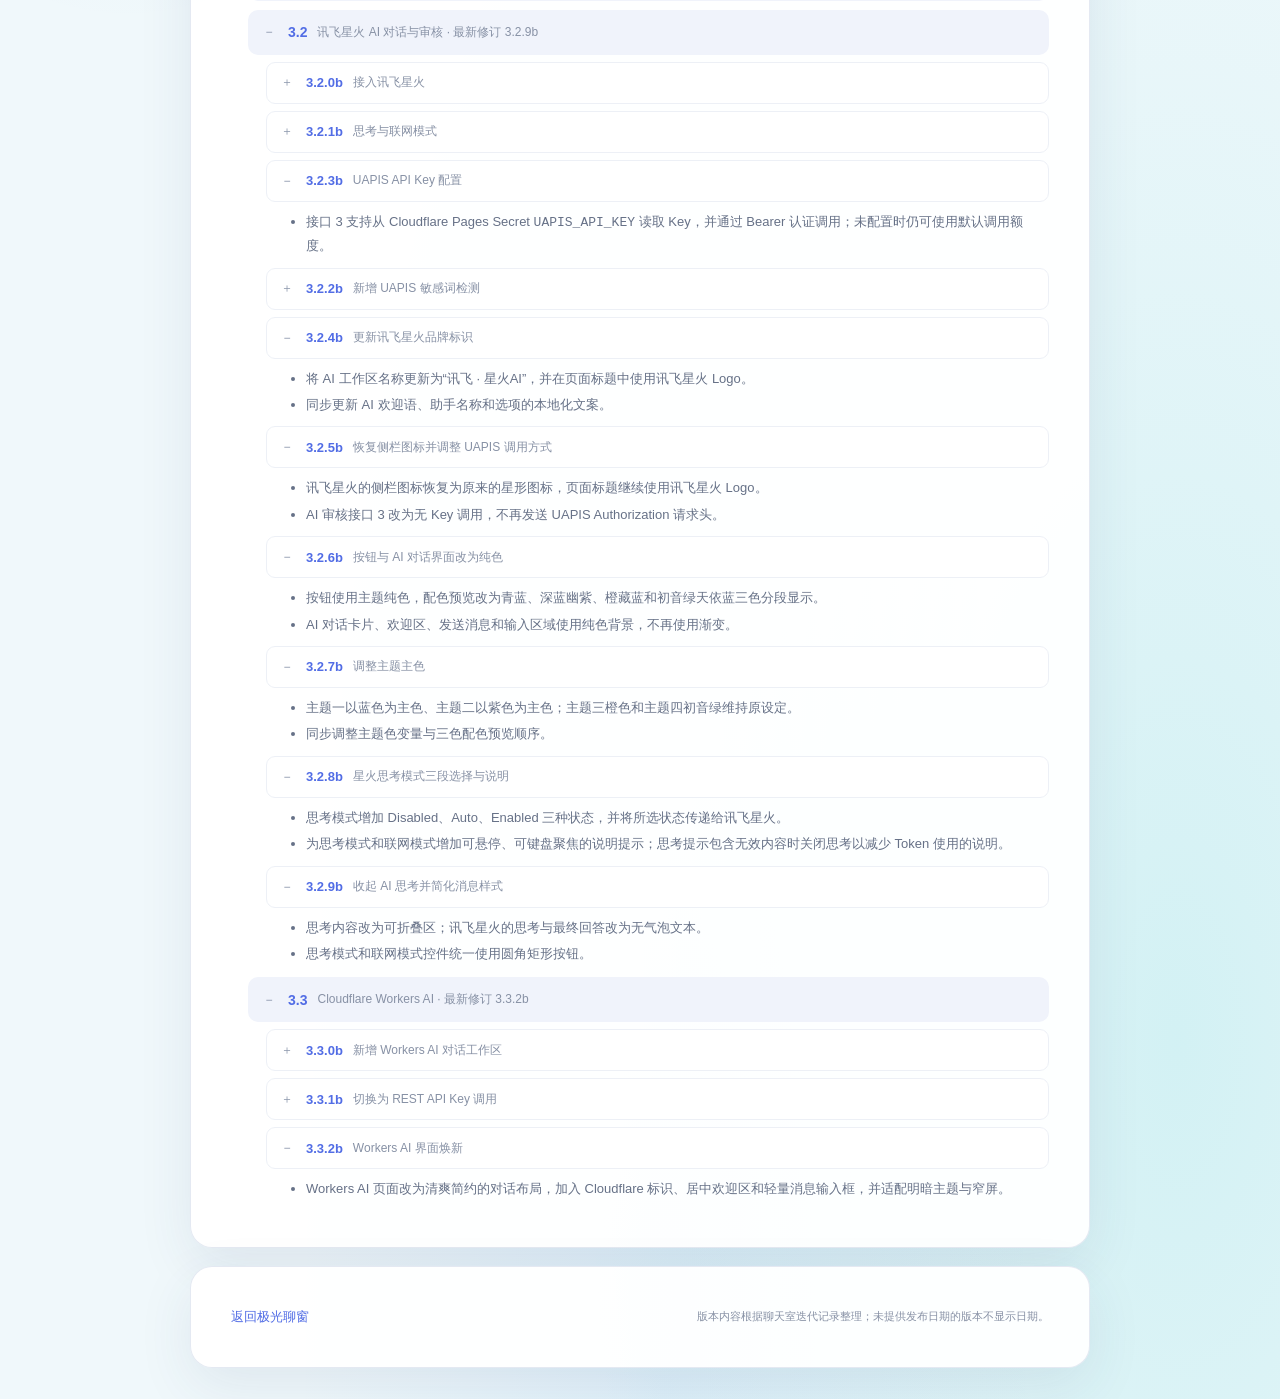
==== commit b165f983: "Add files via upload" ====
--- a/changelog/index.html
+++ b/changelog/index.html
@@ -264,7 +264,7 @@
           </details>
         </details>
         <details class="release-minor" open>
-          <summary><span>3.2</span><small>讯飞星火 AI 对话与审核 · 最新修订 3.2.5b</small></summary>
+          <summary><span>3.2</span><small>讯飞星火 AI 对话与审核 · 最新修订 3.2.9b</small></summary>
           <details class="release-version">
             <summary><span>3.2.0b</span><small>接入讯飞星火</small></summary>
             <ul>
@@ -310,6 +310,34 @@
             <ul>
               <li>讯飞星火的侧栏图标恢复为原来的星形图标，页面标题继续使用讯飞星火 Logo。</li>
               <li>AI 审核接口 3 改为无 Key 调用，不再发送 UAPIS Authorization 请求头。</li>
+            </ul>
+          </details>
+          <details class="release-version" open>
+            <summary><span>3.2.6b</span><small>按钮与 AI 对话界面改为纯色</small></summary>
+            <ul>
+              <li>按钮使用主题纯色，配色预览改为青蓝、深蓝幽紫、橙藏蓝和初音绿天依蓝三色分段显示。</li>
+              <li>AI 对话卡片、欢迎区、发送消息和输入区域使用纯色背景，不再使用渐变。</li>
+            </ul>
+          </details>
+          <details class="release-version" open>
+            <summary><span>3.2.7b</span><small>调整主题主色</small></summary>
+            <ul>
+              <li>主题一以蓝色为主色、主题二以紫色为主色；主题三橙色和主题四初音绿维持原设定。</li>
+              <li>同步调整主题色变量与三色配色预览顺序。</li>
+            </ul>
+          </details>
+          <details class="release-version" open>
+            <summary><span>3.2.8b</span><small>星火思考模式三段选择与说明</small></summary>
+            <ul>
+              <li>思考模式增加 Disabled、Auto、Enabled 三种状态，并将所选状态传递给讯飞星火。</li>
+              <li>为思考模式和联网模式增加可悬停、可键盘聚焦的说明提示；思考提示包含无效内容时关闭思考以减少 Token 使用的说明。</li>
+            </ul>
+          </details>
+          <details class="release-version" open>
+            <summary><span>3.2.9b</span><small>收起 AI 思考并简化消息样式</small></summary>
+            <ul>
+              <li>思考内容改为可折叠区；讯飞星火的思考与最终回答改为无气泡文本。</li>
+              <li>思考模式和联网模式控件统一使用圆角矩形按钮。</li>
             </ul>
           </details>
         </details>
--- a/style.css
+++ b/style.css
@@ -1970,7 +1970,7 @@
 }
 
 #send-btn:hover:not(:disabled) {
-  background: var(--blue-dark);
+  background: var(--accent-ink);
 }
 
 #send-btn:disabled {
@@ -3334,17 +3334,17 @@
 }
 
 :root {
-  --accent: #20c7c9;
+  --accent: #3269c8;
   --accent-transition: #52a7e8;
-  --accent-secondary: #3269c8;
-  --accent-strong: #168baf;
-  --accent-rgb: 32, 199, 201;
-  --accent-ink: #176275;
-  --accent-soft: #eaf8fb;
-  --accent-soft-rgb: 234, 248, 251;
+  --accent-secondary: #20c7c9;
+  --accent-strong: #2856a6;
+  --accent-rgb: 50, 105, 200;
+  --accent-ink: #1d467f;
+  --accent-soft: #edf3fc;
+  --accent-soft-rgb: 237, 243, 252;
   --scene-base: #f0f8fb;
   --scene-transition-rgb: 82, 167, 232;
-  --scene-secondary-rgb: 50, 105, 200;
+  --scene-secondary-rgb: 32, 199, 201;
   --surface-main: #fff;
   --surface-sidebar-start: #fff;
   --surface-sidebar-end: #f6fbfd;
@@ -3353,17 +3353,17 @@
 }
 
 html[data-accent="deepsea"] {
-  --accent: #244c9a;
+  --accent: #8a68db;
   --accent-transition: #564fae;
-  --accent-secondary: #8a68db;
-  --accent-strong: #463f9e;
-  --accent-rgb: 36, 76, 154;
+  --accent-secondary: #244c9a;
+  --accent-strong: #6d50bb;
+  --accent-rgb: 138, 104, 219;
   --accent-ink: #514398;
   --accent-soft: #f1efff;
   --accent-soft-rgb: 241, 239, 255;
   --scene-base: #f4f3fc;
   --scene-transition-rgb: 86, 79, 174;
-  --scene-secondary-rgb: 138, 104, 219;
+  --scene-secondary-rgb: 36, 76, 154;
   --surface-sidebar-end: #f8f7ff;
   --surface-profile: #f8f6ff;
 }
@@ -3502,14 +3502,14 @@
 
 .primary-btn,
 #send-btn {
-  background: linear-gradient(120deg, var(--accent), var(--accent-transition) 52%, var(--accent-secondary));
+  background: var(--accent-strong);
   box-shadow: 0 8px 18px rgba(var(--accent-rgb), .22);
   transition: transform .2s cubic-bezier(.2, .75, .25, 1), box-shadow .2s, filter .2s;
 }
 
 .primary-btn:hover,
 #send-btn:hover {
-  background: linear-gradient(120deg, var(--accent), var(--accent-transition) 52%, var(--accent-secondary));
+  background: var(--accent-ink);
   box-shadow: 0 11px 24px rgba(var(--accent-rgb), .3);
   filter: saturate(1.08);
   transform: translateY(-2px);
@@ -3758,14 +3758,35 @@
 }
 
 .accent-choice-swatch {
+  position: relative;
   width: 42px;
   height: 18px;
   flex: 0 0 42px;
+  overflow: hidden;
   border: 2px solid rgba(255, 255, 255, .85);
   border-radius: 999px;
-  background: linear-gradient(105deg, var(--accent), var(--accent-transition) 50%, var(--accent-secondary));
+  background: var(--swatch-primary);
   box-shadow: 0 0 0 1px rgba(37, 35, 67, .12), 0 3px 8px rgba(37, 35, 67, .12);
   transition: transform .2s, box-shadow .2s;
+}
+
+.accent-choice-swatch::before,
+.accent-choice-swatch::after {
+  position: absolute;
+  top: 0;
+  bottom: 0;
+  width: 33.333%;
+  content: "";
+}
+
+.accent-choice-swatch::before {
+  left: 33.333%;
+  background: var(--swatch-transition);
+}
+
+.accent-choice-swatch::after {
+  right: 0;
+  background: var(--swatch-secondary);
 }
 
 .accent-choice[aria-pressed="true"] .accent-choice-swatch {
@@ -3780,15 +3801,15 @@
 }
 
 .accent-choice[data-accent-choice="aurora"] .accent-choice-swatch {
-  --swatch-primary: #20c7c9;
+  --swatch-primary: #3269c8;
   --swatch-transition: #52a7e8;
-  --swatch-secondary: #3269c8;
+  --swatch-secondary: #20c7c9;
 }
 
 .accent-choice[data-accent-choice="deepsea"] .accent-choice-swatch {
-  --swatch-primary: #244c9a;
+  --swatch-primary: #8a68db;
   --swatch-transition: #564fae;
-  --swatch-secondary: #8a68db;
+  --swatch-secondary: #244c9a;
 }
 
 .accent-choice[data-accent-choice="sunset"] .accent-choice-swatch {
@@ -4037,9 +4058,7 @@
   overflow: hidden;
   border: 1px solid rgba(var(--accent-rgb), .13);
   border-radius: 22px;
-  background:
-    linear-gradient(145deg, rgba(var(--accent-rgb), .025), transparent 44%),
-    var(--surface-card);
+  background: var(--surface-card);
   box-shadow: 0 22px 56px rgba(47, 43, 91, .075), 0 3px 12px rgba(var(--accent-rgb), .045);
 }
 
@@ -4064,7 +4083,7 @@
   border: 1px solid rgba(var(--accent-rgb), .11);
   border-radius: 20px;
   color: var(--text-muted, #777591);
-  background: linear-gradient(145deg, rgba(var(--accent-rgb), .075), rgba(var(--accent-rgb), .02));
+  background: var(--accent-soft);
   text-align: center;
   animation: ai-welcome-arrive .55s cubic-bezier(.2, .75, .25, 1) both;
 }
@@ -4127,15 +4146,52 @@
   border-color: transparent;
   color: #fff;
   border-radius: 17px 5px 17px 17px;
-  background: linear-gradient(120deg, var(--accent), var(--accent-transition) 52%, var(--accent-secondary));
+  background: var(--accent-strong);
   box-shadow: 0 8px 18px rgba(var(--accent-rgb), .2);
 }
 
-.ai-chat-message[data-kind="reasoning"] .ai-chat-message-content {
-  border-color: rgba(112, 126, 151, .12);
+.ai-workspace-view .ai-chat-message[data-role="assistant"] .ai-chat-message-content {
+  padding: 0;
+  border: 0;
+  border-radius: 0;
+  color: #393650;
+  background: transparent;
+  box-shadow: none;
+}
+
+.ai-chat-reasoning {
+  display: grid;
+  gap: 5px;
+}
+
+.ai-chat-reasoning-summary {
+  width: fit-content;
+  display: flex;
+  align-items: center;
+  gap: 5px;
+  color: var(--accent-ink);
+  cursor: pointer;
+  list-style: none;
+}
+
+.ai-chat-reasoning-summary::-webkit-details-marker {
+  display: none;
+}
+
+.ai-chat-reasoning-summary::before {
+  content: "›";
+  font-size: 15px;
+  line-height: 1;
+  transition: transform .16s;
+}
+
+.ai-chat-reasoning[open] .ai-chat-reasoning-summary::before {
+  transform: rotate(90deg);
+}
+
+.ai-workspace-view .ai-chat-message[data-kind="reasoning"] .ai-chat-message-content {
+  padding-left: 14px;
   color: #777f91;
-  background: #f3f5f8;
-  box-shadow: none;
 }
 
 .ai-chat-status {
@@ -4151,76 +4207,164 @@
   display: grid;
   gap: 11px;
   border-top: 1px solid rgba(var(--accent-rgb), .11);
-  background: linear-gradient(180deg, rgba(var(--accent-rgb), .025), rgba(var(--accent-rgb), .045));
+  background: var(--surface-card);
 }
 
 .ai-chat-options {
   display: flex;
   flex-wrap: wrap;
+  align-items: flex-end;
+  gap: 12px 20px;
+}
+
+.ai-chat-option-block {
+  display: grid;
+  gap: 7px;
+}
+
+.ai-chat-option-heading {
+  display: flex;
   align-items: center;
-  gap: 9px 18px;
-}
-
-.ai-chat-toggle {
+  gap: 6px;
+  color: var(--text-muted, #777591);
+  font-size: 11px;
+  font-weight: 650;
+}
+
+.ai-thinking-segment {
+  padding: 3px;
+  display: inline-flex;
+  border: 1px solid rgba(var(--accent-rgb), .18);
+  border-radius: 9px;
+  background: var(--surface-card);
+}
+
+.ai-thinking-segment button {
+  min-width: 60px;
+  min-height: 27px;
+  padding: 0 9px;
+  border: 0;
+  border-radius: 6px;
+  color: var(--text-muted, #777591);
+  background: transparent;
+  font-size: 10px;
+  font-weight: 700;
+  transition: color .18s, background .18s, box-shadow .18s;
+}
+
+.ai-thinking-segment button[aria-checked="true"] {
+  color: #fff;
+  background: var(--accent-strong);
+}
+
+.ai-thinking-segment button:not([aria-checked="true"]):hover {
+  color: var(--accent-ink);
+  background: var(--accent-soft);
+}
+
+.ai-thinking-segment button:focus-visible {
   position: relative;
-  min-height: 28px;
+  z-index: 1;
+  outline: 2px solid rgba(var(--accent-rgb), .58);
+  outline-offset: 1px;
+}
+
+.ai-chat-web-setting {
+  min-height: 34px;
   display: inline-flex;
   align-items: center;
-  gap: 8px;
+  gap: 7px;
+}
+
+.ai-chat-web-toggle {
+  min-height: 34px;
+  padding: 0 12px;
+  display: inline-flex;
+  align-items: center;
+  justify-content: center;
+  border: 1px solid rgba(var(--accent-rgb), .2);
+  border-radius: 9px;
   color: var(--text-muted, #777591);
-  cursor: pointer;
+  background: var(--surface-card);
   font-size: 11px;
   font-weight: 650;
-  user-select: none;
-}
-
-.ai-chat-toggle input {
+  transition: color .18s, border-color .18s, background .18s, box-shadow .18s;
+}
+
+.ai-chat-web-toggle:hover {
+  border-color: rgba(var(--accent-rgb), .4);
+  background: var(--accent-soft);
+}
+
+.ai-chat-web-toggle[aria-pressed="true"] {
+  border-color: transparent;
+  color: #fff;
+  background: var(--accent-strong);
+}
+
+.ai-chat-web-toggle:focus-visible {
+  outline: 2px solid rgba(var(--accent-rgb), .58);
+  outline-offset: 2px;
+}
+
+.ai-chat-help {
+  position: relative;
+  display: inline-flex;
+  flex: 0 0 auto;
+}
+
+.ai-chat-help-button {
+  width: 17px;
+  height: 17px;
+  padding: 0;
+  display: grid;
+  place-items: center;
+  border: 1px solid currentColor;
+  border-radius: 50%;
+  color: var(--accent-ink);
+  background: transparent;
+  font-size: 10px;
+  font-weight: 700;
+  line-height: 1;
+}
+
+.ai-chat-help-button:focus-visible {
+  outline: 2px solid rgba(var(--accent-rgb), .55);
+  outline-offset: 2px;
+}
+
+.ai-chat-tooltip {
   position: absolute;
-  width: 1px;
-  height: 1px;
+  z-index: 30;
+  bottom: calc(100% + 9px);
+  left: 0;
+  width: min(290px, calc(100vw - 48px));
+  padding: 10px 12px;
+  border: 1px solid rgba(var(--accent-rgb), .16);
+  border-radius: 10px;
+  color: #393650;
+  background: var(--surface-card);
+  box-shadow: 0 10px 28px rgba(32, 45, 76, .18);
+  font-size: 11px;
+  font-weight: 500;
+  line-height: 1.6;
   opacity: 0;
-}
-
-.ai-chat-toggle-track {
-  position: relative;
-  width: 34px;
-  height: 19px;
-  flex: 0 0 auto;
-  border: 1px solid rgba(var(--accent-rgb), .22);
-  border-radius: 999px;
-  background: rgba(var(--accent-rgb), .1);
-  transition: background .2s, border-color .2s, box-shadow .2s;
-}
-
-.ai-chat-toggle-track::after {
-  position: absolute;
-  top: 2px;
-  left: 2px;
-  width: 13px;
-  height: 13px;
-  border-radius: 50%;
-  background: #fff;
-  box-shadow: 0 1px 3px rgba(30, 35, 60, .2);
-  content: "";
-  transition: transform .2s;
-}
-
-.ai-chat-toggle input:checked + .ai-chat-toggle-track {
-  border-color: var(--accent);
-  background: var(--accent);
-}
-
-.ai-chat-toggle input:checked + .ai-chat-toggle-track::after {
-  transform: translateX(15px);
-}
-
-.ai-chat-toggle input:focus-visible + .ai-chat-toggle-track {
-  box-shadow: 0 0 0 3px rgba(var(--accent-rgb), .2);
-}
-
-.ai-chat-toggle input:disabled + .ai-chat-toggle-track {
-  cursor: wait;
-  opacity: .6;
+  pointer-events: none;
+  transform: translateY(4px);
+  transition: opacity .16s, transform .16s, visibility .16s;
+  visibility: hidden;
+}
+
+.ai-chat-web-setting .ai-chat-tooltip {
+  right: 0;
+  left: auto;
+}
+
+.ai-chat-help:hover .ai-chat-tooltip,
+.ai-chat-help:focus-within .ai-chat-tooltip {
+  opacity: 1;
+  transform: translateY(0);
+  visibility: visible;
 }
 
 .ai-chat-form textarea {
@@ -4302,9 +4446,7 @@
 
 html[data-theme="night"] .ai-chat-card {
   border-color: rgba(var(--accent-rgb), .18);
-  background:
-    linear-gradient(145deg, rgba(var(--accent-rgb), .055), transparent 44%),
-    var(--surface-card);
+  background: var(--surface-card);
   box-shadow: 0 22px 56px rgba(0, 0, 0, .2), 0 3px 12px rgba(var(--accent-rgb), .055);
 }
 
@@ -4326,7 +4468,7 @@
 html[data-theme="night"] .ai-chat-welcome {
   border-color: rgba(var(--accent-rgb), .2);
   color: #aab5c8;
-  background: linear-gradient(145deg, rgba(var(--accent-rgb), .12), rgba(var(--accent-rgb), .035));
+  background: var(--surface-profile);
 }
 
 html[data-theme="night"] .ai-chat-welcome strong,
@@ -4343,14 +4485,20 @@
 html[data-theme="night"] .ai-chat-message[data-role="user"] .ai-chat-message-content {
   border-color: transparent;
   color: #fff;
-  background: linear-gradient(120deg, var(--accent-strong), var(--accent) 56%, var(--accent-secondary));
+  background: var(--accent-strong);
   box-shadow: 0 8px 20px rgba(var(--accent-rgb), .17);
 }
 
-html[data-theme="night"] .ai-chat-message[data-kind="reasoning"] .ai-chat-message-content {
-  border-color: rgba(164, 175, 194, .12);
+html[data-theme="night"] .ai-workspace-view .ai-chat-message[data-role="assistant"] .ai-chat-message-content {
+  color: #e0e6f0;
+}
+
+html[data-theme="night"] .ai-workspace-view .ai-chat-message[data-kind="reasoning"] .ai-chat-message-content {
   color: #aab4c4;
-  background: rgba(137, 151, 174, .09);
+}
+
+html[data-theme="night"] .ai-chat-reasoning-summary {
+  color: #c9c4ff;
 }
 
 html[data-theme="night"] .ai-chat-message-label,
@@ -4361,7 +4509,27 @@
 
 html[data-theme="night"] .ai-chat-form {
   border-color: rgba(var(--accent-rgb), .14);
-  background: linear-gradient(180deg, rgba(var(--accent-rgb), .045), rgba(var(--accent-rgb), .075));
+  background: var(--surface-card);
+}
+
+html[data-theme="night"] .ai-thinking-segment {
+  border-color: rgba(var(--accent-rgb), .22);
+  background: var(--surface-main);
+}
+
+html[data-theme="night"] .ai-thinking-segment button {
+  color: #aab5c8;
+}
+
+html[data-theme="night"] .ai-thinking-segment button[aria-checked="true"],
+html[data-theme="night"] .ai-chat-web-toggle[aria-pressed="true"] {
+  color: #fff;
+  background: var(--accent-strong);
+}
+
+html[data-theme="night"] .ai-chat-tooltip {
+  color: #e0e6f0;
+  background: var(--surface-profile);
 }
 
 html[data-theme="night"] .ai-chat-form textarea {
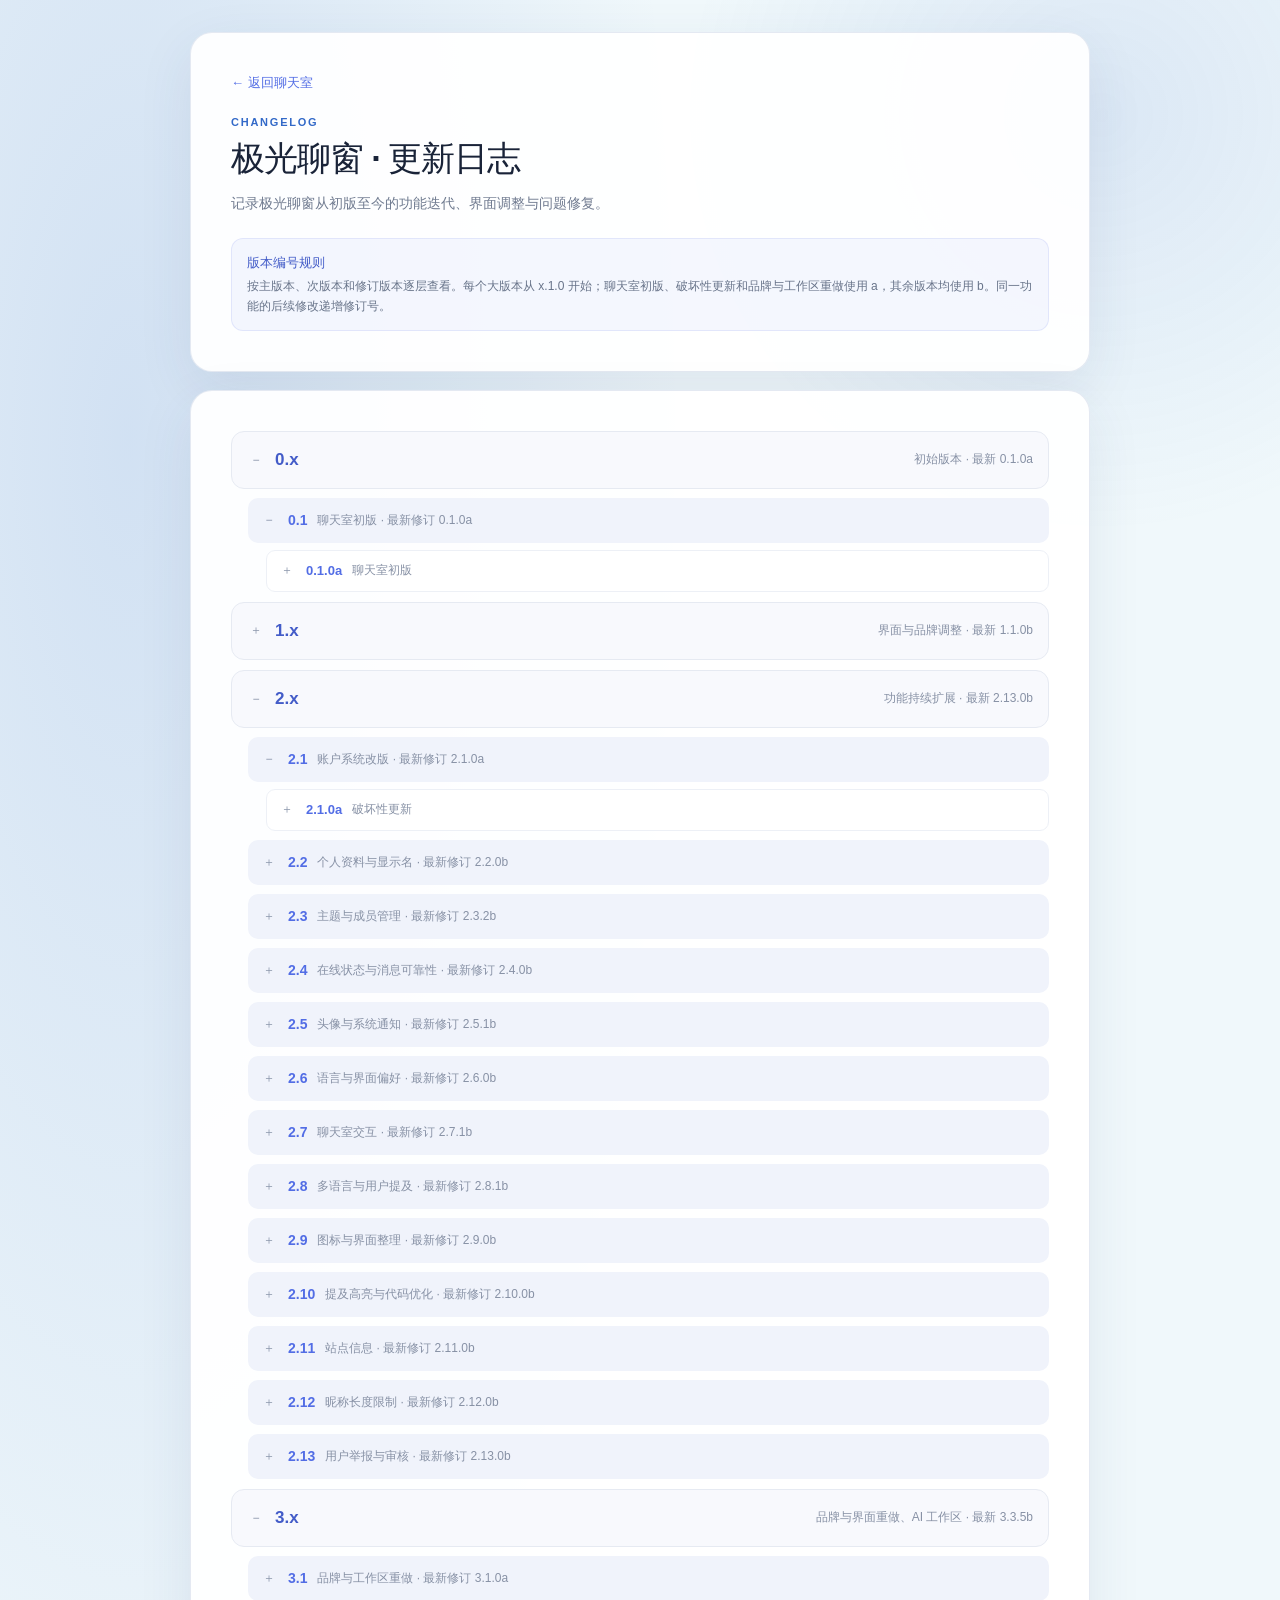
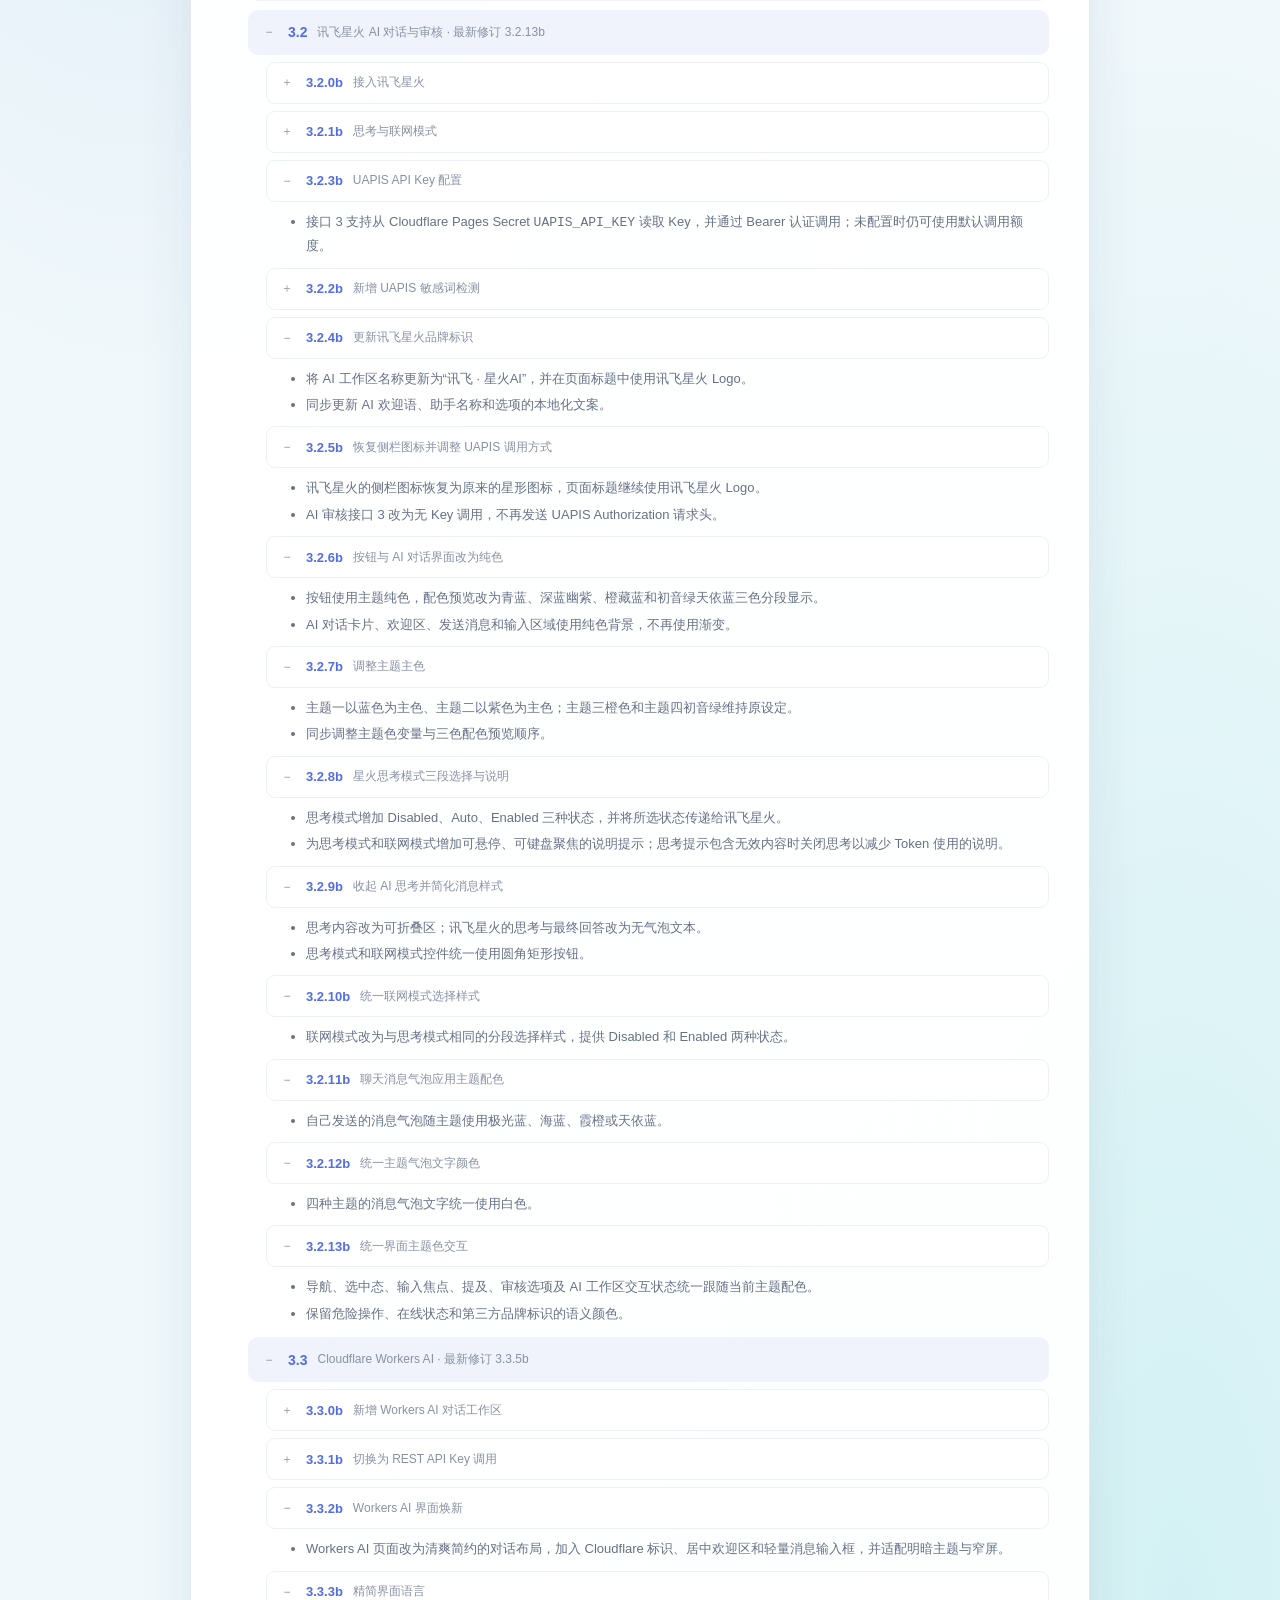
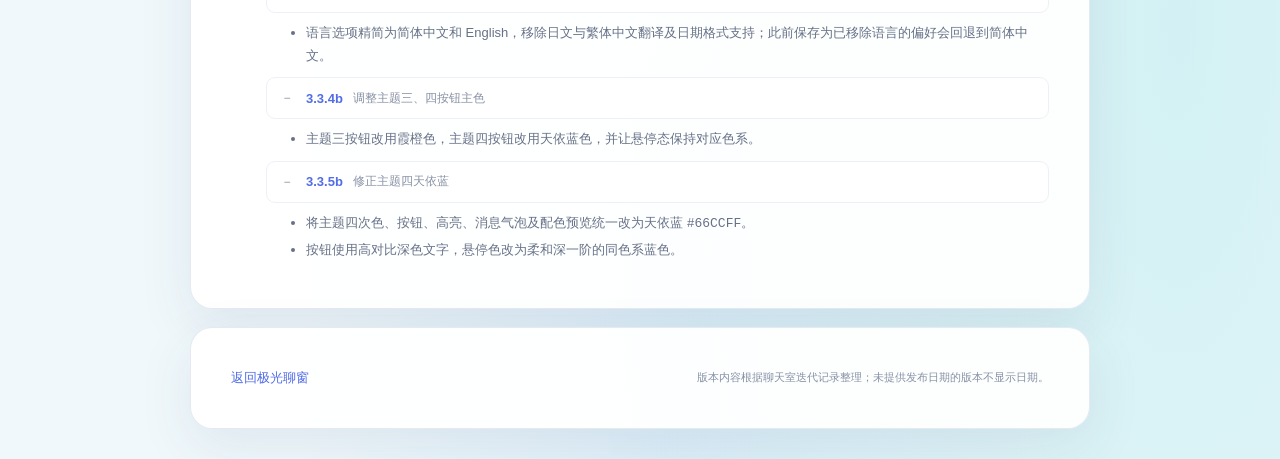
==== commit dd001524: "Add files via upload" ====
--- a/changelog/index.html
+++ b/changelog/index.html
@@ -249,7 +249,7 @@
       </details>
 
       <details class="release-major" open>
-        <summary><span>3.x</span><small>品牌与界面重做、AI 工作区 · 最新 3.3.2b</small></summary>
+        <summary><span>3.x</span><small>品牌与界面重做、AI 工作区 · 最新 3.3.5b</small></summary>
         <details class="release-minor">
           <summary><span>3.1</span><small>品牌与工作区重做 · 最新修订 3.1.0a</small></summary>
           <details class="release-version">
@@ -264,7 +264,7 @@
           </details>
         </details>
         <details class="release-minor" open>
-          <summary><span>3.2</span><small>讯飞星火 AI 对话与审核 · 最新修订 3.2.9b</small></summary>
+          <summary><span>3.2</span><small>讯飞星火 AI 对话与审核 · 最新修订 3.2.13b</small></summary>
           <details class="release-version">
             <summary><span>3.2.0b</span><small>接入讯飞星火</small></summary>
             <ul>
@@ -340,9 +340,34 @@
               <li>思考模式和联网模式控件统一使用圆角矩形按钮。</li>
             </ul>
           </details>
+          <details class="release-version" open>
+            <summary><span>3.2.10b</span><small>统一联网模式选择样式</small></summary>
+            <ul>
+              <li>联网模式改为与思考模式相同的分段选择样式，提供 Disabled 和 Enabled 两种状态。</li>
+            </ul>
+          </details>
+          <details class="release-version" open>
+            <summary><span>3.2.11b</span><small>聊天消息气泡应用主题配色</small></summary>
+            <ul>
+              <li>自己发送的消息气泡随主题使用极光蓝、海蓝、霞橙或天依蓝。</li>
+            </ul>
+          </details>
+          <details class="release-version" open>
+            <summary><span>3.2.12b</span><small>统一主题气泡文字颜色</small></summary>
+            <ul>
+              <li>四种主题的消息气泡文字统一使用白色。</li>
+            </ul>
+          </details>
+          <details class="release-version" open>
+            <summary><span>3.2.13b</span><small>统一界面主题色交互</small></summary>
+            <ul>
+              <li>导航、选中态、输入焦点、提及、审核选项及 AI 工作区交互状态统一跟随当前主题配色。</li>
+              <li>保留危险操作、在线状态和第三方品牌标识的语义颜色。</li>
+            </ul>
+          </details>
         </details>
         <details class="release-minor" open>
-          <summary><span>3.3</span><small>Cloudflare Workers AI · 最新修订 3.3.2b</small></summary>
+          <summary><span>3.3</span><small>Cloudflare Workers AI · 最新修订 3.3.5b</small></summary>
           <details class="release-version">
             <summary><span>3.3.0b</span><small>新增 Workers AI 对话工作区</small></summary>
             <ul>
@@ -361,6 +386,25 @@
             <summary><span>3.3.2b</span><small>Workers AI 界面焕新</small></summary>
             <ul>
               <li>Workers AI 页面改为清爽简约的对话布局，加入 Cloudflare 标识、居中欢迎区和轻量消息输入框，并适配明暗主题与窄屏。</li>
+            </ul>
+          </details>
+          <details class="release-version" open>
+            <summary><span>3.3.3b</span><small>精简界面语言</small></summary>
+            <ul>
+              <li>语言选项精简为简体中文和 English，移除日文与繁体中文翻译及日期格式支持；此前保存为已移除语言的偏好会回退到简体中文。</li>
+            </ul>
+          </details>
+          <details class="release-version" open>
+            <summary><span>3.3.4b</span><small>调整主题三、四按钮主色</small></summary>
+            <ul>
+              <li>主题三按钮改用霞橙色，主题四按钮改用天依蓝色，并让悬停态保持对应色系。</li>
+            </ul>
+          </details>
+          <details class="release-version" open>
+            <summary><span>3.3.5b</span><small>修正主题四天依蓝</small></summary>
+            <ul>
+              <li>将主题四次色、按钮、高亮、消息气泡及配色预览统一改为天依蓝 <code>#66CCFF</code>。</li>
+              <li>按钮使用高对比深色文字，悬停色改为柔和深一阶的同色系蓝色。</li>
             </ul>
           </details>
         </details>
--- a/style.css
+++ b/style.css
@@ -7,8 +7,8 @@
   font-family: Inter, "PingFang SC", "Microsoft YaHei", sans-serif;
   font-synthesis: none;
   text-rendering: optimizeLegibility;
-  --blue: #526de5;
-  --blue-dark: #4059ca;
+  --blue: var(--accent);
+  --blue-dark: var(--accent-strong);
   --muted: #8992a5;
 }
 
@@ -1970,7 +1970,7 @@
 }
 
 #send-btn:hover:not(:disabled) {
-  background: var(--accent-ink);
+  background: var(--accent-button-hover);
 }
 
 #send-btn:disabled {
@@ -3338,6 +3338,11 @@
   --accent-transition: #52a7e8;
   --accent-secondary: #20c7c9;
   --accent-strong: #2856a6;
+  --accent-button-hover: #1d467f;
+  --accent-button-text: #fff;
+  --message-bubble-background: #3269c8;
+  --message-bubble-color: #fff;
+  --message-bubble-quote-background: rgba(255, 255, 255, .52);
   --accent-rgb: 50, 105, 200;
   --accent-ink: #1d467f;
   --accent-soft: #edf3fc;
@@ -3357,6 +3362,11 @@
   --accent-transition: #564fae;
   --accent-secondary: #244c9a;
   --accent-strong: #6d50bb;
+  --accent-button-hover: #514398;
+  --accent-button-text: #fff;
+  --message-bubble-background: #244c9a;
+  --message-bubble-color: #fff;
+  --message-bubble-quote-background: rgba(255, 255, 255, .52);
   --accent-rgb: 138, 104, 219;
   --accent-ink: #514398;
   --accent-soft: #f1efff;
@@ -3372,7 +3382,12 @@
   --accent: #f08a4b;
   --accent-transition: #b76877;
   --accent-secondary: #23345e;
-  --accent-strong: #cf6847;
+  --accent-strong: #f08a4b;
+  --accent-button-hover: #8d452c;
+  --accent-button-text: #fff;
+  --message-bubble-background: #f08a4b;
+  --message-bubble-color: #fff;
+  --message-bubble-quote-background: rgba(255, 255, 255, .62);
   --accent-rgb: 240, 138, 75;
   --accent-ink: #8d452c;
   --accent-soft: #fff2eb;
@@ -3387,15 +3402,20 @@
 html[data-accent="miku"] {
   --accent: #35b88a;
   --accent-transition: #33a8b7;
-  --accent-secondary: #4c91e8;
-  --accent-strong: #218c86;
+  --accent-secondary: #66ccff;
+  --accent-strong: #66ccff;
+  --accent-button-hover: #5cbfeb;
+  --accent-button-text: #173b4a;
+  --message-bubble-background: #66ccff;
+  --message-bubble-color: #fff;
+  --message-bubble-quote-background: rgba(255, 255, 255, .62);
   --accent-rgb: 53, 184, 138;
   --accent-ink: #176958;
   --accent-soft: #eaf8f4;
   --accent-soft-rgb: 234, 248, 244;
   --scene-base: #eef8f6;
   --scene-transition-rgb: 51, 168, 183;
-  --scene-secondary-rgb: 76, 145, 232;
+  --scene-secondary-rgb: 102, 204, 255;
   --surface-sidebar-end: #f5fbf9;
   --surface-profile: #f2faf8;
 }
@@ -3502,6 +3522,7 @@
 
 .primary-btn,
 #send-btn {
+  color: var(--accent-button-text);
   background: var(--accent-strong);
   box-shadow: 0 8px 18px rgba(var(--accent-rgb), .22);
   transition: transform .2s cubic-bezier(.2, .75, .25, 1), box-shadow .2s, filter .2s;
@@ -3509,7 +3530,7 @@
 
 .primary-btn:hover,
 #send-btn:hover {
-  background: var(--accent-ink);
+  background: var(--accent-button-hover);
   box-shadow: 0 11px 24px rgba(var(--accent-rgb), .3);
   filter: saturate(1.08);
   transform: translateY(-2px);
@@ -3536,6 +3557,37 @@
 .project-support a:hover {
   color: var(--accent-strong);
   background: rgba(var(--accent-rgb), .09);
+}
+
+.message.mine .bubble {
+  border-color: transparent;
+  background: var(--message-bubble-background);
+  box-shadow: 0 3px 10px rgba(42, 55, 87, .08);
+}
+
+.message.mine .content,
+.message.mine .quoted-message {
+  color: var(--message-bubble-color);
+}
+
+.message.mine .quoted-message {
+  border-left-color: currentColor;
+  background: var(--message-bubble-quote-background);
+}
+
+html[data-theme="night"] .message.mine .bubble {
+  border-color: transparent;
+  background: var(--message-bubble-background);
+}
+
+html[data-theme="night"] .message.mine .content,
+html[data-theme="night"] .message.mine .quoted-message {
+  color: var(--message-bubble-color);
+}
+
+html[data-theme="night"] .message.mine .quoted-message {
+  border-left-color: currentColor;
+  background: var(--message-bubble-quote-background);
 }
 
 #chat-panel {
@@ -3821,7 +3873,7 @@
 .accent-choice[data-accent-choice="miku"] .accent-choice-swatch {
   --swatch-primary: #35b88a;
   --swatch-transition: #33a8b7;
-  --swatch-secondary: #4c91e8;
+  --swatch-secondary: #66ccff;
 }
 
 html[data-theme="night"] body {
@@ -4253,7 +4305,7 @@
 }
 
 .ai-thinking-segment button[aria-checked="true"] {
-  color: #fff;
+  color: var(--accent-button-text);
   background: var(--accent-strong);
 }
 
@@ -4270,41 +4322,8 @@
 }
 
 .ai-chat-web-setting {
-  min-height: 34px;
-  display: inline-flex;
-  align-items: center;
+  display: grid;
   gap: 7px;
-}
-
-.ai-chat-web-toggle {
-  min-height: 34px;
-  padding: 0 12px;
-  display: inline-flex;
-  align-items: center;
-  justify-content: center;
-  border: 1px solid rgba(var(--accent-rgb), .2);
-  border-radius: 9px;
-  color: var(--text-muted, #777591);
-  background: var(--surface-card);
-  font-size: 11px;
-  font-weight: 650;
-  transition: color .18s, border-color .18s, background .18s, box-shadow .18s;
-}
-
-.ai-chat-web-toggle:hover {
-  border-color: rgba(var(--accent-rgb), .4);
-  background: var(--accent-soft);
-}
-
-.ai-chat-web-toggle[aria-pressed="true"] {
-  border-color: transparent;
-  color: #fff;
-  background: var(--accent-strong);
-}
-
-.ai-chat-web-toggle:focus-visible {
-  outline: 2px solid rgba(var(--accent-rgb), .58);
-  outline-offset: 2px;
 }
 
 .ai-chat-help {
@@ -4522,8 +4541,8 @@
 }
 
 html[data-theme="night"] .ai-thinking-segment button[aria-checked="true"],
-html[data-theme="night"] .ai-chat-web-toggle[aria-pressed="true"] {
-  color: #fff;
+html[data-theme="night"] #ai-web-search-mode button[aria-checked="true"] {
+  color: var(--accent-button-text);
   background: var(--accent-strong);
 }
 
@@ -5035,3 +5054,386 @@
     animation: none;
   }
 }
+
+:root {
+  --theme-hover-surface: rgba(var(--accent-rgb), .08);
+  --theme-selected-surface: rgba(var(--accent-rgb), .12);
+  --theme-selected-text: var(--accent-ink);
+  --theme-border: rgba(var(--accent-rgb), .4);
+  --theme-focus-ring: rgba(var(--accent-rgb), .3);
+}
+
+html[data-theme="night"] {
+  --theme-hover-surface: rgba(var(--accent-rgb), .12);
+  --theme-selected-surface: rgba(var(--accent-rgb), .2);
+  --theme-selected-text: var(--accent);
+  --theme-border: rgba(var(--accent-rgb), .48);
+  --theme-focus-ring: rgba(var(--accent-rgb), .42);
+}
+
+button:focus-visible,
+input:focus-visible,
+textarea:focus-visible,
+select:focus-visible {
+  outline-color: var(--theme-focus-ring);
+}
+
+#auth-form input:focus,
+#register-form input:focus,
+.username-form input:focus,
+.username-form textarea:focus,
+.my-name-edit-form input:focus,
+#report-reason:focus {
+  border-color: var(--theme-border);
+  box-shadow: 0 0 0 3px var(--theme-hover-surface);
+}
+
+.username-form input:focus,
+.username-form textarea:focus {
+  outline-color: var(--theme-focus-ring);
+}
+
+.composer:focus-within {
+  border-color: var(--theme-border);
+  box-shadow: 0 0 0 3px var(--theme-hover-surface);
+}
+
+#members-dialog,
+#my-dialog,
+#language-dialog,
+#user-info-dialog,
+#report-dialog,
+#reviewer-dialog,
+#submit-report-dialog,
+#ai-review-dialog,
+#ai-result-dialog,
+#report-inbox-dialog,
+#mute-dialog,
+#change-password-dialog,
+#unmute-dialog {
+  border-color: rgba(var(--accent-rgb), .2);
+}
+
+.secondary-btn:hover:not(:disabled),
+.appearance-setting-group .language-toggle:hover,
+.project-support a:hover,
+#members-dialog #members-close:hover,
+#my-dialog #my-dialog-close:hover,
+#language-dialog #language-dialog-close:hover,
+#user-info-dialog #user-info-close:hover,
+#report-dialog #report-dialog-close:hover,
+#reviewer-dialog #reviewer-dialog-close:hover,
+#submit-report-dialog #submit-report-close:hover,
+#ai-review-dialog #ai-review-close:hover,
+#ai-result-dialog #ai-result-close:hover,
+#report-inbox-dialog #report-inbox-close:hover,
+#mute-dialog #mute-dialog-close:hover,
+#change-password-dialog #change-password-close:hover,
+#unmute-dialog #unmute-dialog-close:hover {
+  border-color: var(--theme-border);
+  color: var(--theme-selected-text);
+  background-color: var(--theme-hover-surface);
+}
+
+.my-button-avatar,
+.my-profile-avatar-image,
+.icon-button:hover,
+.mention-toggle:hover,
+.mention-option:hover,
+.mention-option[aria-selected="true"],
+.message-context-menu button:not(#report-message-btn):hover,
+.message-context-menu button:not(#report-message-btn):focus-visible,
+.project-support a:hover,
+.reply-preview #reply-cancel-btn:hover,
+.language-picker button:hover,
+.language-picker button[aria-pressed="true"],
+.my-preference-actions button:hover,
+.my-profile-actions button:not(#my-logout-btn):hover,
+.theme-choice[aria-pressed="true"],
+.accent-choice[aria-pressed="true"],
+.member-item[aria-selected="true"] {
+  border-color: var(--theme-border);
+  color: var(--theme-selected-text);
+  background-color: var(--theme-selected-surface);
+}
+
+.project-support a {
+  color: var(--accent-ink);
+}
+
+.project-support a:hover {
+  color: var(--theme-selected-text);
+  background-color: var(--theme-hover-surface);
+}
+
+.sidebar-nav-item:hover,
+.sidebar-nav-item.active,
+.chat-workspace-view #header button:hover,
+.member-item:hover,
+.report-choice:hover,
+.report-choice:focus-visible,
+.reviewer-option:hover,
+.ai-review-option:focus-within,
+.language-picker button:hover,
+.language-picker button[aria-pressed="true"],
+.mention-toggle:hover,
+.mention-option:hover,
+.mention-option[aria-selected="true"],
+.message-context-menu button:not(#report-message-btn):hover,
+.message-context-menu button:not(#report-message-btn):focus-visible,
+.icon-button:hover,
+.my-preference-actions button:hover,
+.my-profile-actions button:not(#my-logout-btn):hover {
+  background-color: var(--theme-hover-surface);
+}
+
+.sidebar-nav-item.active,
+.theme-choice[aria-pressed="true"],
+.accent-choice[aria-pressed="true"],
+.language-picker button[aria-pressed="true"],
+.mention-option[aria-selected="true"],
+.reply-preview #reply-cancel-btn:hover {
+  border-color: var(--theme-border);
+  color: var(--theme-selected-text);
+  background-color: var(--theme-selected-surface);
+}
+
+.sidebar-nav-icon,
+.sidebar-nav-item.active .sidebar-nav-icon,
+.my-button-avatar,
+.my-profile-avatar-image,
+.icon-button:hover,
+.message-context-menu button:not(#report-message-btn):hover,
+.message-context-menu button:not(#report-message-btn):focus-visible,
+.workspace-eyebrow,
+.empty-icon,
+.user-badge.ai,
+.message .mention-highlight,
+.reply-preview,
+#reply-preview-label {
+  color: var(--accent);
+}
+
+.icon-button:hover,
+.mention-toggle:hover,
+.mention-option:hover,
+.mention-option[aria-selected="true"],
+.message-context-menu button:not(#report-message-btn):hover,
+.message-context-menu button:not(#report-message-btn):focus-visible,
+.ai-service-source a,
+.user-badge.ai,
+.message .mention-highlight {
+  color: var(--theme-selected-text);
+}
+
+.message .mention-highlight,
+.user-badge.ai {
+  background-color: var(--theme-selected-surface);
+}
+
+.message .avatar,
+.member-avatar {
+  color: var(--theme-selected-text);
+  background-color: var(--theme-selected-surface);
+}
+
+.ai-service-source a:hover {
+  color: var(--accent-strong);
+}
+
+.reviewer-option button {
+  color: var(--accent-button-text);
+  background: var(--accent-strong);
+}
+
+.reviewer-option button:hover {
+  background: var(--accent-button-hover);
+}
+
+input[type="checkbox"],
+input[type="radio"] {
+  accent-color: var(--accent);
+}
+
+.ai-service-source a:focus-visible,
+.language-picker button:focus-visible,
+.language-toggle:focus-visible,
+.mention-toggle:focus-visible,
+.mention-option:focus-visible,
+.reviewer-option:focus-visible {
+  outline-color: var(--theme-focus-ring);
+}
+
+.reply-preview {
+  border-left-color: var(--accent);
+  background-color: var(--theme-hover-surface);
+}
+
+.message .quoted-message,
+.message.mine .quoted-message {
+  border-left-color: rgba(var(--accent-rgb), .65);
+  color: var(--theme-selected-text);
+  background-color: var(--theme-hover-surface);
+}
+
+.message .quoted-message::-webkit-scrollbar-thumb,
+#messages::-webkit-scrollbar-thumb,
+#members-list::-webkit-scrollbar-thumb {
+  background-color: rgba(var(--accent-rgb), .36);
+}
+
+.message .quoted-message::-webkit-scrollbar-thumb:hover,
+#messages::-webkit-scrollbar-thumb:hover,
+#members-list::-webkit-scrollbar-thumb:hover {
+  background-color: rgba(var(--accent-rgb), .56);
+}
+
+html[data-theme="night"] .sidebar-nav-item:hover,
+html[data-theme="night"] .sidebar-nav-item.active,
+html[data-theme="night"] .language-picker button:hover,
+html[data-theme="night"] .language-picker button[aria-pressed="true"],
+html[data-theme="night"] .theme-choice[aria-pressed="true"],
+html[data-theme="night"] .accent-choice[aria-pressed="true"],
+html[data-theme="night"] .mention-option:hover,
+html[data-theme="night"] .mention-option[aria-selected="true"],
+html[data-theme="night"] .icon-button:hover,
+html[data-theme="night"] .mention-toggle:hover,
+html[data-theme="night"] .my-button-avatar,
+html[data-theme="night"] .my-profile-avatar-image,
+html[data-theme="night"] .empty-icon,
+html[data-theme="night"] .user-badge.ai {
+  border-color: var(--theme-border);
+  color: var(--theme-selected-text);
+  background-color: var(--theme-selected-surface);
+}
+
+html[data-theme="night"] .chat-workspace-view #header button:hover,
+html[data-theme="night"] .my-preference-actions button:hover,
+html[data-theme="night"] .my-profile-actions button:not(#my-logout-btn):hover,
+html[data-theme="night"] .member-item:hover,
+html[data-theme="night"] .report-choice:hover,
+html[data-theme="night"] .report-choice:focus-visible,
+html[data-theme="night"] .reviewer-option:hover,
+html[data-theme="night"] .ai-review-option:focus-within,
+html[data-theme="night"] .message-context-menu button:not(#report-message-btn):hover,
+html[data-theme="night"] .message-context-menu button:not(#report-message-btn):focus-visible {
+  border-color: var(--theme-border);
+  color: var(--theme-selected-text);
+  background-color: var(--theme-hover-surface);
+}
+
+html[data-theme="night"] .message .mention-highlight {
+  color: var(--accent);
+  background-color: var(--theme-selected-surface);
+}
+
+html[data-theme="night"] .message .avatar,
+html[data-theme="night"] .member-avatar {
+  color: var(--theme-selected-text);
+  background-color: var(--theme-selected-surface);
+}
+
+html[data-theme="night"] .reply-preview #reply-cancel-btn:hover {
+  color: var(--theme-selected-text);
+  background-color: var(--theme-hover-surface);
+}
+
+html[data-theme="night"] .message.mine .quoted-message {
+  border-left-color: rgba(var(--accent-rgb), .65);
+  color: var(--theme-selected-text);
+  background-color: var(--theme-hover-surface);
+}
+
+html[data-theme="night"] #members-dialog,
+html[data-theme="night"] #my-dialog,
+html[data-theme="night"] #language-dialog,
+html[data-theme="night"] #user-info-dialog,
+html[data-theme="night"] #report-dialog,
+html[data-theme="night"] #reviewer-dialog,
+html[data-theme="night"] #submit-report-dialog,
+html[data-theme="night"] #ai-review-dialog,
+html[data-theme="night"] #ai-result-dialog,
+html[data-theme="night"] #report-inbox-dialog,
+html[data-theme="night"] #mute-dialog,
+html[data-theme="night"] #change-password-dialog,
+html[data-theme="night"] #unmute-dialog {
+  border-color: rgba(var(--accent-rgb), .28);
+}
+
+html[data-theme="night"] .project-support a:hover,
+html[data-theme="night"] .ai-service-source a:hover {
+  color: var(--accent);
+}
+
+.workers-ai-workspace-view {
+  color: var(--text-main, #292824);
+  background: var(--surface-main);
+}
+
+.workers-ai-topbar {
+  border-color: rgba(var(--accent-rgb), .2);
+}
+
+.workers-ai-kicker {
+  color: var(--theme-selected-text);
+}
+
+.workers-ai-new-chat:hover,
+.workers-ai-new-chat:focus-visible {
+  border-color: var(--theme-border);
+  color: var(--accent-ink);
+  background: var(--theme-hover-surface);
+}
+
+.workers-ai-send {
+  color: var(--accent-button-text);
+  background: var(--accent-strong);
+}
+
+.workers-ai-send:hover {
+  background: var(--accent-button-hover);
+}
+
+.workers-ai-send:focus-visible,
+.workers-ai-new-chat:focus-visible {
+  outline-color: var(--theme-focus-ring);
+}
+
+.workers-ai-chat-messages .ai-chat-message[data-role="user"] .ai-chat-message-content {
+  border-color: transparent;
+  color: var(--message-bubble-color);
+  background: var(--message-bubble-background);
+}
+
+.ai-workspace-view .ai-chat-message[data-role="user"] .ai-chat-message-content {
+  color: var(--message-bubble-color);
+  background: var(--message-bubble-background);
+}
+
+.workers-ai-composer:focus-within {
+  border-color: var(--theme-border);
+  box-shadow: 0 10px 32px rgba(var(--accent-rgb), .08), 0 0 0 3px var(--theme-hover-surface);
+}
+
+html[data-theme="night"] .workers-ai-workspace-view {
+  color: #e9e6df;
+  background: var(--surface-main);
+}
+
+html[data-theme="night"] .workers-ai-new-chat:hover,
+html[data-theme="night"] .workers-ai-new-chat:focus-visible {
+  border-color: var(--theme-border);
+  color: var(--accent);
+  background: var(--theme-hover-surface);
+}
+
+html[data-theme="night"] .workers-ai-composer:focus-within {
+  border-color: var(--theme-border);
+  box-shadow: 0 10px 32px rgba(0, 0, 0, .2), 0 0 0 3px var(--theme-hover-surface);
+}
+
+html[data-theme="night"] .workers-ai-chat-messages .ai-chat-message[data-role="user"] .ai-chat-message-content {
+  border-color: transparent;
+  color: var(--message-bubble-color);
+  background: var(--message-bubble-background);
+}
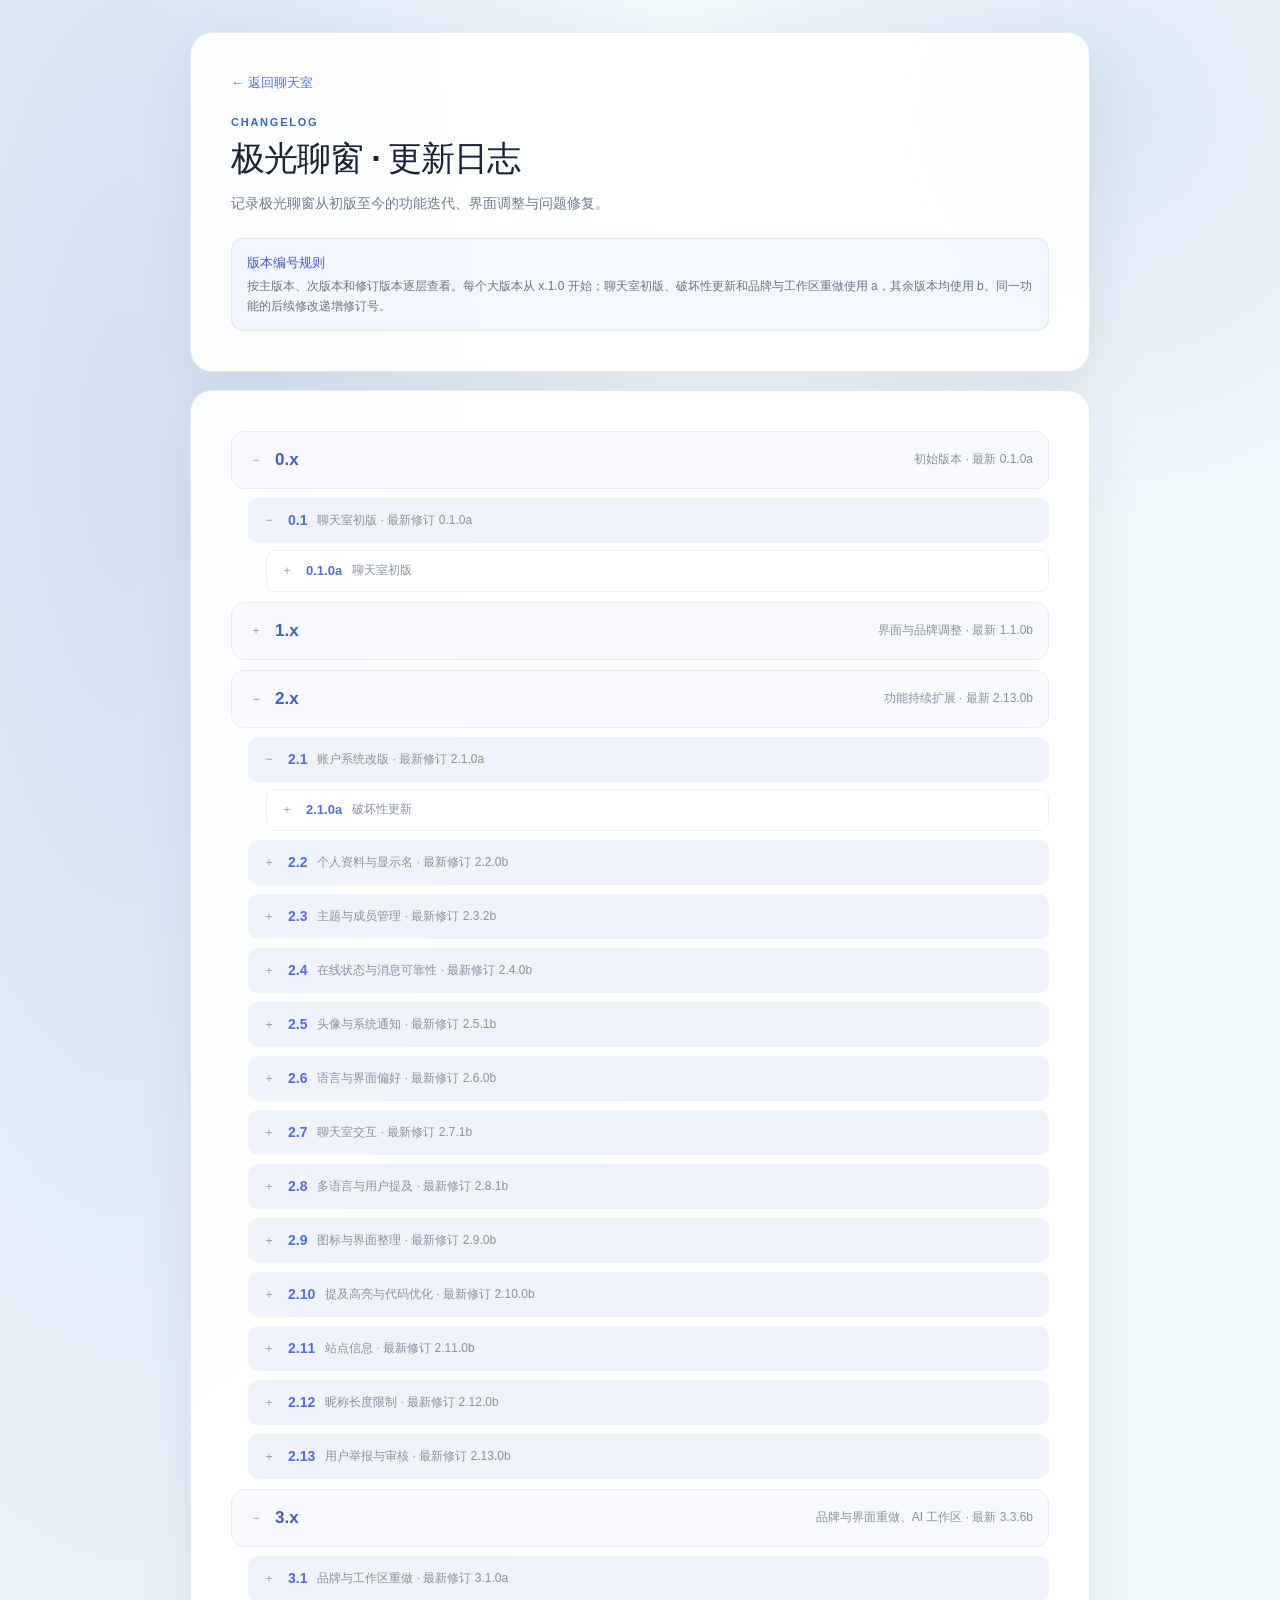
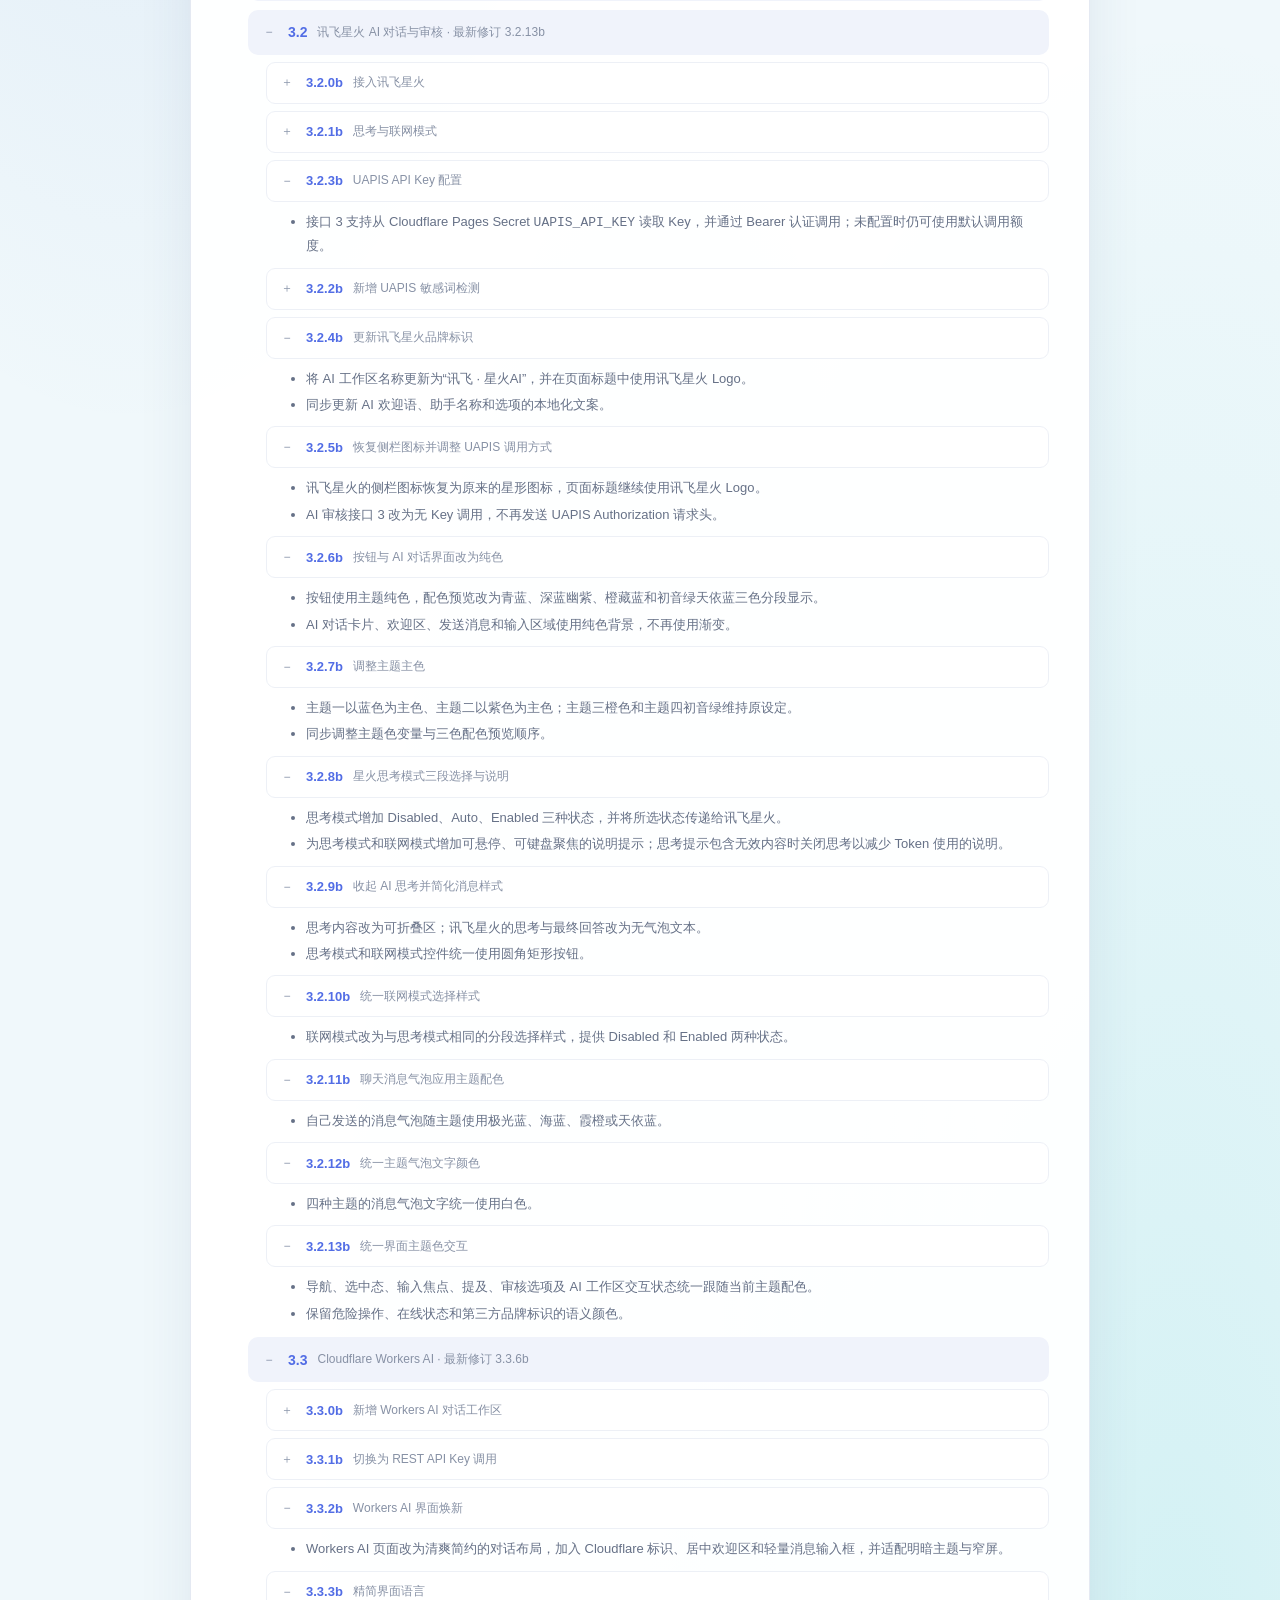
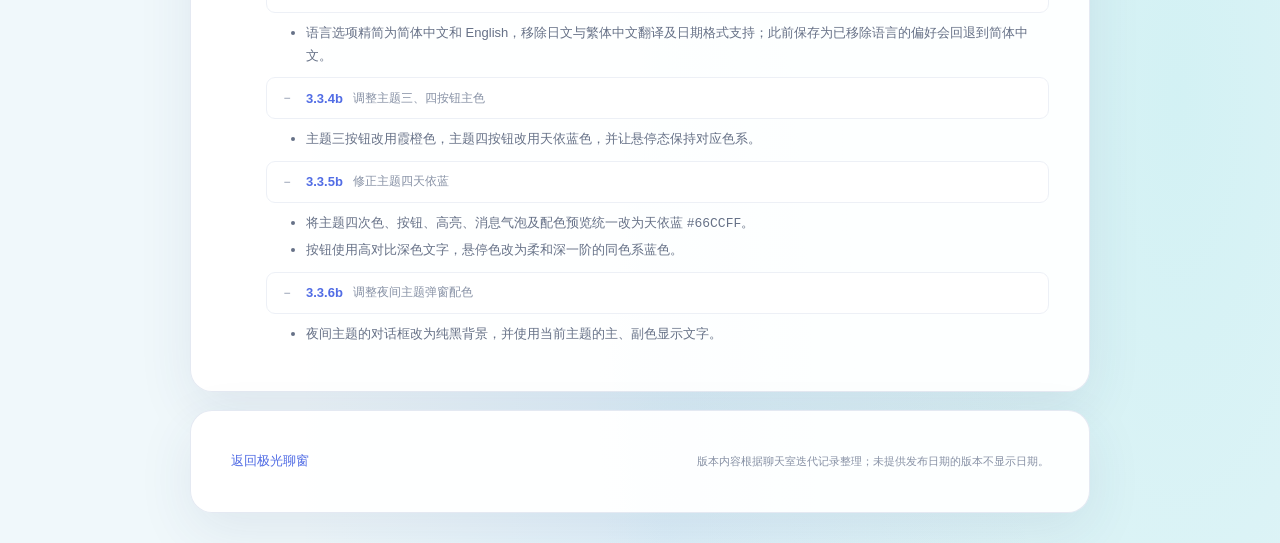
==== commit decfd682: "Add files via upload" ====
--- a/changelog/index.html
+++ b/changelog/index.html
@@ -249,7 +249,7 @@
       </details>
 
       <details class="release-major" open>
-        <summary><span>3.x</span><small>品牌与界面重做、AI 工作区 · 最新 3.3.5b</small></summary>
+        <summary><span>3.x</span><small>品牌与界面重做、AI 工作区 · 最新 3.3.6b</small></summary>
         <details class="release-minor">
           <summary><span>3.1</span><small>品牌与工作区重做 · 最新修订 3.1.0a</small></summary>
           <details class="release-version">
@@ -367,7 +367,7 @@
           </details>
         </details>
         <details class="release-minor" open>
-          <summary><span>3.3</span><small>Cloudflare Workers AI · 最新修订 3.3.5b</small></summary>
+          <summary><span>3.3</span><small>Cloudflare Workers AI · 最新修订 3.3.6b</small></summary>
           <details class="release-version">
             <summary><span>3.3.0b</span><small>新增 Workers AI 对话工作区</small></summary>
             <ul>
@@ -405,6 +405,12 @@
             <ul>
               <li>将主题四次色、按钮、高亮、消息气泡及配色预览统一改为天依蓝 <code>#66CCFF</code>。</li>
               <li>按钮使用高对比深色文字，悬停色改为柔和深一阶的同色系蓝色。</li>
+            </ul>
+          </details>
+          <details class="release-version" open>
+            <summary><span>3.3.6b</span><small>调整夜间主题弹窗配色</small></summary>
+            <ul>
+              <li>夜间主题的对话框改为纯黑背景，并使用当前主题的主、副色显示文字。</li>
             </ul>
           </details>
         </details>
--- a/style.css
+++ b/style.css
@@ -5437,3 +5437,110 @@
   color: var(--message-bubble-color);
   background: var(--message-bubble-background);
 }
+
+html[data-theme="night"] {
+  --dialog-text-primary: color-mix(in srgb, var(--accent) 65%, #fff);
+  --dialog-text-secondary: color-mix(in srgb, var(--accent-secondary) 50%, #fff);
+}
+
+html[data-theme="night"] #members-dialog,
+html[data-theme="night"] #my-dialog,
+html[data-theme="night"] #language-dialog,
+html[data-theme="night"] #user-info-dialog,
+html[data-theme="night"] #report-dialog,
+html[data-theme="night"] #reviewer-dialog,
+html[data-theme="night"] #submit-report-dialog,
+html[data-theme="night"] #ai-review-dialog,
+html[data-theme="night"] #ai-result-dialog,
+html[data-theme="night"] #report-inbox-dialog,
+html[data-theme="night"] #report-violation-dialog,
+html[data-theme="night"] #mute-dialog,
+html[data-theme="night"] #change-password-dialog,
+html[data-theme="night"] #unmute-dialog {
+  border-color: rgba(var(--accent-rgb), .65);
+  color: var(--dialog-text-primary);
+  background: #000;
+}
+
+html[data-theme="night"] dialog[id] * {
+  color: var(--dialog-text-secondary);
+}
+
+html[data-theme="night"] dialog[id] :is(h1, h2, h3, strong) {
+  color: var(--dialog-text-primary);
+}
+
+html[data-theme="night"] dialog[id] :is(input, textarea, select) {
+  border-color: rgba(var(--accent-rgb), .5);
+  color: var(--dialog-text-primary);
+  background: #080808;
+}
+
+html[data-theme="night"] dialog[id] :is(input, textarea, select)::placeholder {
+  color: var(--dialog-text-secondary);
+}
+
+html[data-theme="night"] #change-password-form label,
+html[data-theme="night"] #change-password-form input::placeholder,
+html[data-theme="night"] #my-dialog .my-profile-name-row strong,
+html[data-theme="night"] #my-dialog .my-account-line,
+html[data-theme="night"] #my-dialog .my-account-line span {
+  color: var(--dialog-text-secondary);
+}
+
+html[data-theme="night"] #change-password-form input {
+  border-color: rgba(var(--accent-rgb), .5);
+  color: var(--dialog-text-secondary);
+  background: #080808;
+}
+
+html[data-theme="night"] #my-dialog .my-profile-name-row strong {
+  color: var(--dialog-text-primary);
+}
+
+html[data-theme="night"] #members-dialog #members-close,
+html[data-theme="night"] #my-dialog #my-dialog-close,
+html[data-theme="night"] #language-dialog #language-dialog-close,
+html[data-theme="night"] #user-info-dialog #user-info-close,
+html[data-theme="night"] #report-dialog #report-dialog-close,
+html[data-theme="night"] #reviewer-dialog #reviewer-dialog-close,
+html[data-theme="night"] #submit-report-dialog #submit-report-close,
+html[data-theme="night"] #ai-review-dialog #ai-review-close,
+html[data-theme="night"] #ai-result-dialog #ai-result-close,
+html[data-theme="night"] #report-inbox-dialog #report-inbox-close,
+html[data-theme="night"] #report-violation-dialog #report-violation-close,
+html[data-theme="night"] #mute-dialog #mute-dialog-close,
+html[data-theme="night"] #change-password-dialog #change-password-close,
+html[data-theme="night"] #unmute-dialog #unmute-dialog-close {
+  border-color: rgba(var(--accent-rgb), .5);
+  color: var(--dialog-text-primary);
+  background: #111;
+}
+
+html[data-theme="night"] dialog[id] .primary-btn {
+  color: var(--accent-button-text);
+}
+
+html[data-theme="night"] dialog[id] .secondary-btn,
+html[data-theme="night"] dialog[id] .report-dialog-actions button:not(.primary-btn),
+html[data-theme="night"] dialog[id] .report-inbox-actions button,
+html[data-theme="night"] dialog[id] .my-preference-actions button,
+html[data-theme="night"] dialog[id] .my-profile-actions button:not(#my-logout-btn) {
+  border-color: rgba(var(--accent-rgb), .4);
+  color: var(--dialog-text-secondary);
+  background: #080808;
+}
+
+html[data-theme="night"] dialog[id] :is(.report-choice, .ai-review-option, .report-inbox-item, .my-profile-identity, .my-preferences, .my-profile-actions) {
+  border-color: rgba(var(--accent-rgb), .35);
+  background: #080808;
+}
+
+html[data-theme="night"] dialog[id] :is(.report-choice:hover, .report-choice:focus-visible, .ai-review-option:focus-within) {
+  border-color: rgba(var(--accent-rgb), .7);
+  background: rgba(var(--accent-rgb), .12);
+}
+
+html[data-theme="night"] dialog[id] .report-inbox-message {
+  background: #080808;
+}
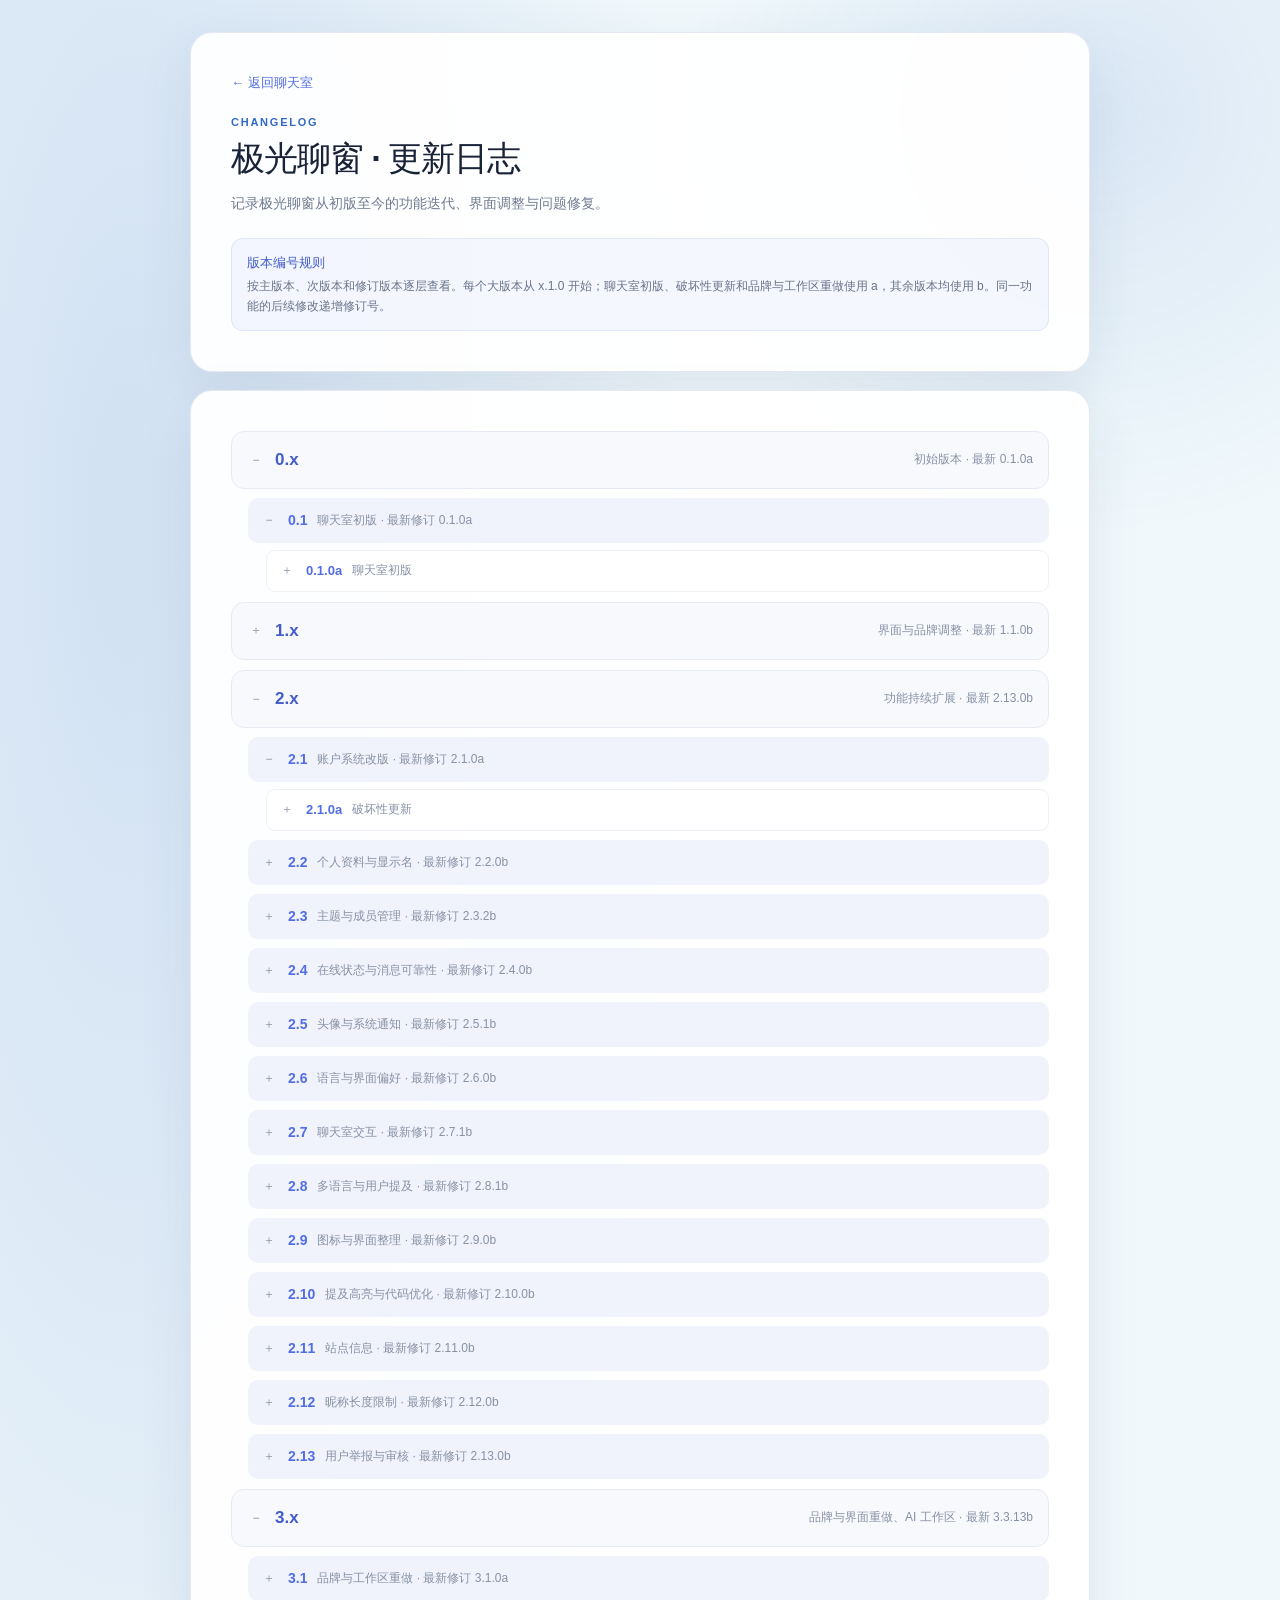
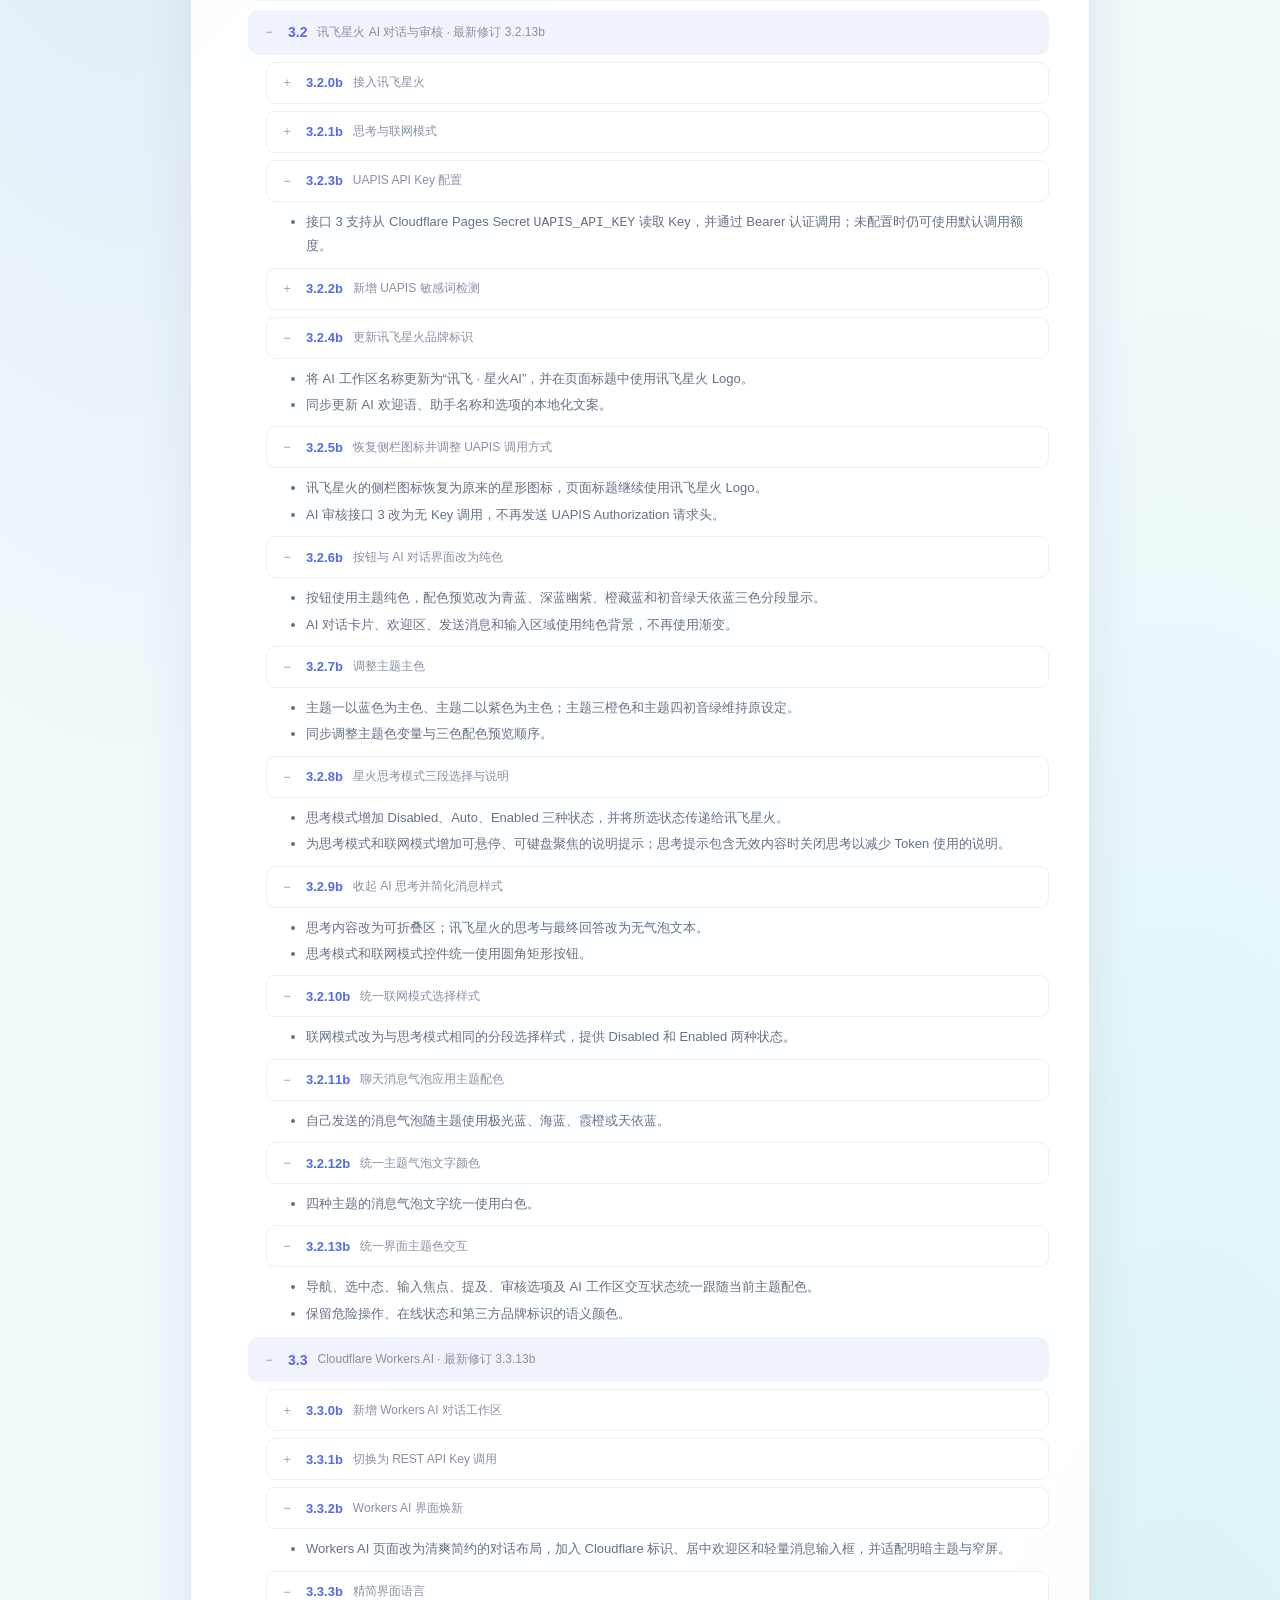
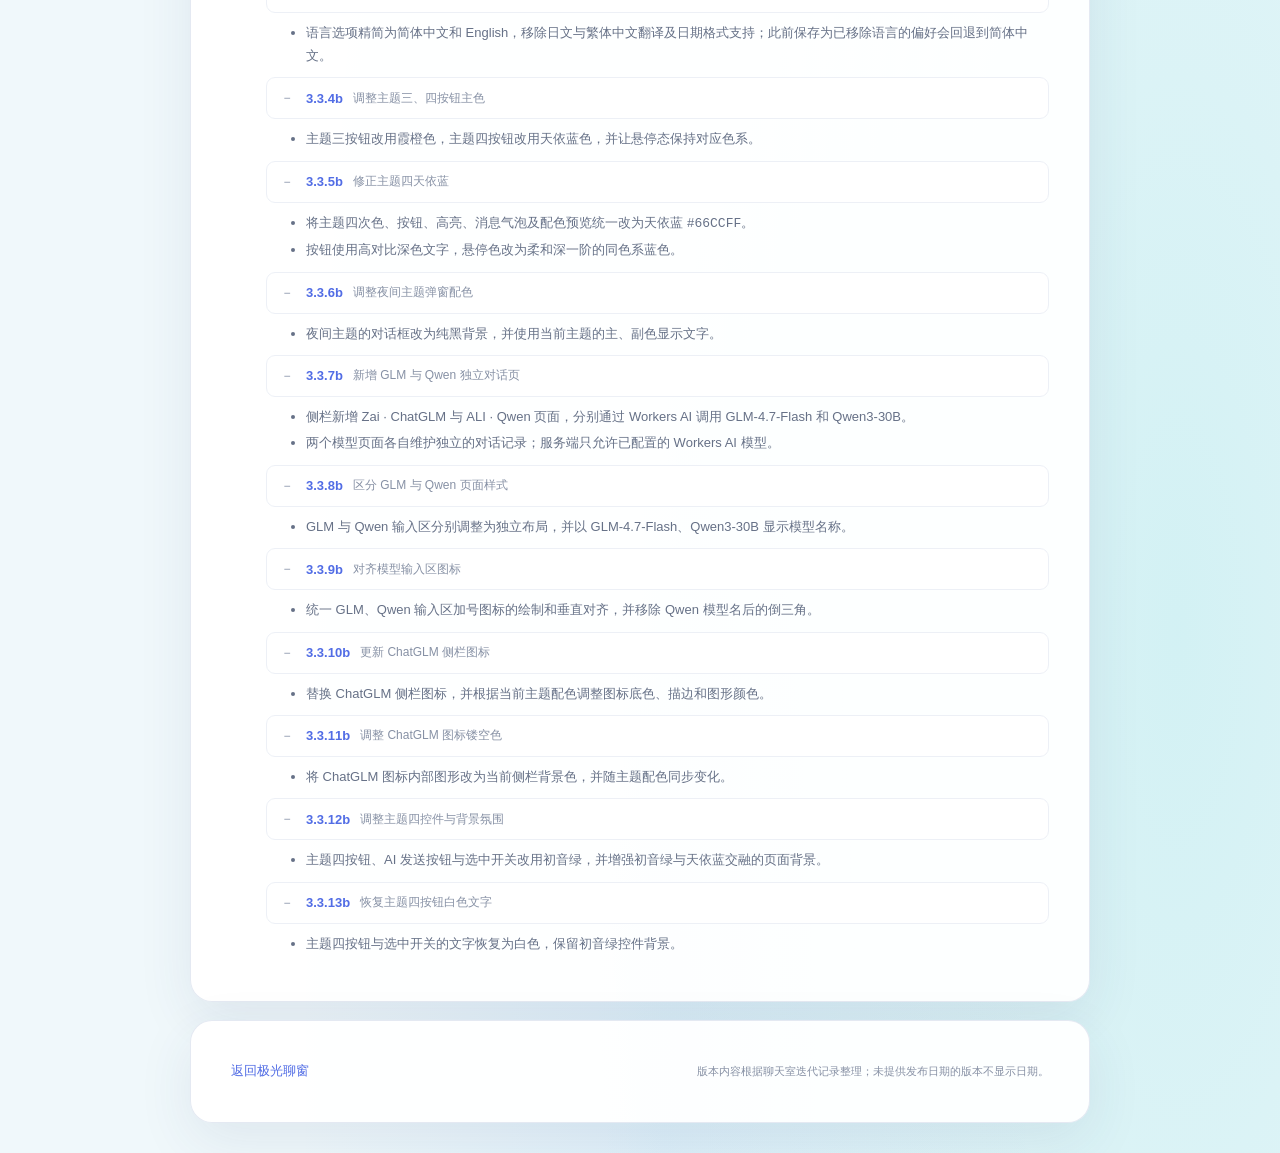
==== commit 84835d7d: "Add files via upload" ====
--- a/changelog/index.html
+++ b/changelog/index.html
@@ -249,7 +249,7 @@
       </details>
 
       <details class="release-major" open>
-        <summary><span>3.x</span><small>品牌与界面重做、AI 工作区 · 最新 3.3.6b</small></summary>
+        <summary><span>3.x</span><small>品牌与界面重做、AI 工作区 · 最新 3.3.13b</small></summary>
         <details class="release-minor">
           <summary><span>3.1</span><small>品牌与工作区重做 · 最新修订 3.1.0a</small></summary>
           <details class="release-version">
@@ -367,7 +367,7 @@
           </details>
         </details>
         <details class="release-minor" open>
-          <summary><span>3.3</span><small>Cloudflare Workers AI · 最新修订 3.3.6b</small></summary>
+          <summary><span>3.3</span><small>Cloudflare Workers AI · 最新修订 3.3.13b</small></summary>
           <details class="release-version">
             <summary><span>3.3.0b</span><small>新增 Workers AI 对话工作区</small></summary>
             <ul>
@@ -411,6 +411,49 @@
             <summary><span>3.3.6b</span><small>调整夜间主题弹窗配色</small></summary>
             <ul>
               <li>夜间主题的对话框改为纯黑背景，并使用当前主题的主、副色显示文字。</li>
+            </ul>
+          </details>
+          <details class="release-version" open>
+            <summary><span>3.3.7b</span><small>新增 GLM 与 Qwen 独立对话页</small></summary>
+            <ul>
+              <li>侧栏新增 Zai · ChatGLM 与 ALI · Qwen 页面，分别通过 Workers AI 调用 GLM-4.7-Flash 和 Qwen3-30B。</li>
+              <li>两个模型页面各自维护独立的对话记录；服务端只允许已配置的 Workers AI 模型。</li>
+            </ul>
+          </details>
+          <details class="release-version" open>
+            <summary><span>3.3.8b</span><small>区分 GLM 与 Qwen 页面样式</small></summary>
+            <ul>
+              <li>GLM 与 Qwen 输入区分别调整为独立布局，并以 GLM-4.7-Flash、Qwen3-30B 显示模型名称。</li>
+            </ul>
+          </details>
+          <details class="release-version" open>
+            <summary><span>3.3.9b</span><small>对齐模型输入区图标</small></summary>
+            <ul>
+              <li>统一 GLM、Qwen 输入区加号图标的绘制和垂直对齐，并移除 Qwen 模型名后的倒三角。</li>
+            </ul>
+          </details>
+          <details class="release-version" open>
+            <summary><span>3.3.10b</span><small>更新 ChatGLM 侧栏图标</small></summary>
+            <ul>
+              <li>替换 ChatGLM 侧栏图标，并根据当前主题配色调整图标底色、描边和图形颜色。</li>
+            </ul>
+          </details>
+          <details class="release-version" open>
+            <summary><span>3.3.11b</span><small>调整 ChatGLM 图标镂空色</small></summary>
+            <ul>
+              <li>将 ChatGLM 图标内部图形改为当前侧栏背景色，并随主题配色同步变化。</li>
+            </ul>
+          </details>
+          <details class="release-version" open>
+            <summary><span>3.3.12b</span><small>调整主题四控件与背景氛围</small></summary>
+            <ul>
+              <li>主题四按钮、AI 发送按钮与选中开关改用初音绿，并增强初音绿与天依蓝交融的页面背景。</li>
+            </ul>
+          </details>
+          <details class="release-version" open>
+            <summary><span>3.3.13b</span><small>恢复主题四按钮白色文字</small></summary>
+            <ul>
+              <li>主题四按钮与选中开关的文字恢复为白色，保留初音绿控件背景。</li>
             </ul>
           </details>
         </details>
--- a/style.css
+++ b/style.css
@@ -3403,9 +3403,9 @@
   --accent: #35b88a;
   --accent-transition: #33a8b7;
   --accent-secondary: #66ccff;
-  --accent-strong: #66ccff;
-  --accent-button-hover: #5cbfeb;
-  --accent-button-text: #173b4a;
+  --accent-strong: #35b88a;
+  --accent-button-hover: #2fa77d;
+  --accent-button-text: #fff;
   --message-bubble-background: #66ccff;
   --message-bubble-color: #fff;
   --message-bubble-quote-background: rgba(255, 255, 255, .62);
@@ -3413,7 +3413,7 @@
   --accent-ink: #176958;
   --accent-soft: #eaf8f4;
   --accent-soft-rgb: 234, 248, 244;
-  --scene-base: #eef8f6;
+  --scene-base: #eaf8f3;
   --scene-transition-rgb: 51, 168, 183;
   --scene-secondary-rgb: 102, 204, 255;
   --surface-sidebar-end: #f5fbf9;
@@ -3661,6 +3661,17 @@
 .sidebar-nav-item.active .sidebar-nav-icon {
   color: var(--accent);
   transition: color .2s, transform .3s cubic-bezier(.2, .75, .25, 1);
+}
+
+#zai-chatglm-view-btn .sidebar-nav-icon {
+  display: grid;
+  place-items: center;
+}
+
+.sidebar-nav-icon-svg {
+  width: 20px;
+  height: 20px;
+  display: block;
 }
 
 .sidebar-nav-item.active .sidebar-nav-icon {
@@ -5544,3 +5555,171 @@
 html[data-theme="night"] dialog[id] .report-inbox-message {
   background: #080808;
 }
+
+.glm-chat-view,
+.qwen-chat-view {
+  background: #fff;
+}
+
+.glm-chat-view .workers-ai-composer {
+  min-height: 130px;
+  padding: 14px 14px 10px;
+  display: flex;
+  flex-direction: column;
+  justify-content: space-between;
+  border-radius: 24px;
+}
+
+.glm-chat-view .workers-ai-composer textarea {
+  min-height: 70px;
+  padding: 2px 0 10px;
+}
+
+.glm-chat-view .workers-ai-composer-footer {
+  width: 100%;
+}
+
+.glm-chat-view .glm-composer-plus {
+  width: 28px;
+  height: 28px;
+  display: grid;
+  flex: 0 0 28px;
+  place-items: center;
+  border: 1px solid #e5e5e5;
+  border-radius: 50%;
+  color: #777;
+}
+
+.glm-chat-view .glm-composer-plus svg,
+.qwen-chat-view .qwen-composer-plus svg {
+  width: 16px;
+  height: 16px;
+  display: block;
+  fill: none;
+  stroke: currentColor;
+  stroke-linecap: round;
+  stroke-width: 1.7;
+}
+
+.glm-chat-view .workers-ai-composer-footer .workers-ai-model-id {
+  color: #626262;
+  font-size: 12px;
+  white-space: nowrap;
+}
+
+.glm-chat-view .workers-ai-send {
+  width: 30px;
+  height: 30px;
+  border-radius: 50%;
+}
+
+.qwen-chat-view.is-empty .workers-ai-main {
+  justify-content: center;
+}
+
+.qwen-chat-view.is-empty .workers-ai-welcome {
+  position: static;
+  width: 100%;
+  margin: 0 0 38px;
+  padding: 0;
+  transform: none;
+  flex: 0 0 auto;
+  animation: none;
+}
+
+.qwen-chat-view.is-empty .workers-ai-welcome h2 {
+  font-size: 24px;
+  font-weight: 500;
+  letter-spacing: 0;
+}
+
+.qwen-chat-view.is-empty .workers-ai-chat-messages,
+.qwen-chat-view.is-empty .workers-ai-chat-status {
+  display: none;
+}
+
+.qwen-chat-view .qwen-composer {
+  min-height: 58px;
+  padding: 0 12px 0 18px;
+  display: flex;
+  align-items: center;
+  gap: 14px;
+  border-radius: 999px;
+}
+
+.qwen-chat-view .qwen-composer-plus {
+  width: 24px;
+  height: 24px;
+  display: grid;
+  flex: 0 0 24px;
+  place-items: center;
+  color: #373737;
+}
+
+.qwen-chat-view .qwen-composer textarea {
+  width: auto;
+  min-width: 0;
+  min-height: 30px;
+  max-height: 120px;
+  padding: 4px 0;
+  flex: 1 1 auto;
+}
+
+.qwen-chat-view .qwen-model-name {
+  color: #373737;
+  font-size: 12px;
+  white-space: nowrap;
+}
+
+.qwen-chat-view .workers-ai-send {
+  width: 34px;
+  height: 34px;
+  border-radius: 50%;
+}
+
+html[data-theme="night"] .glm-chat-view,
+html[data-theme="night"] .qwen-chat-view {
+  background: var(--surface-main);
+}
+
+html[data-theme="night"] .glm-chat-view .glm-composer-plus,
+html[data-theme="night"] .qwen-chat-view .qwen-composer-plus,
+html[data-theme="night"] .qwen-chat-view .qwen-model-name {
+  color: #d7dce5;
+}
+
+html[data-theme="night"] .glm-chat-view .workers-ai-composer-footer .workers-ai-model-id,
+html[data-theme="night"] .qwen-chat-view .qwen-model-name::after {
+  color: #c1c8d4;
+}
+
+html[data-accent="miku"] body {
+  background:
+    radial-gradient(ellipse at 10% 12%, rgba(var(--accent-rgb), .2), transparent 34%),
+    radial-gradient(ellipse at 52% 100%, rgba(var(--scene-transition-rgb), .13), transparent 39%),
+    radial-gradient(ellipse at 92% 88%, rgba(var(--scene-secondary-rgb), .24), transparent 36%),
+    var(--scene-base);
+}
+
+html[data-theme="night"][data-accent="miku"] body {
+  background:
+    radial-gradient(ellipse at 10% 12%, rgba(var(--accent-rgb), .21), transparent 34%),
+    radial-gradient(ellipse at 52% 100%, rgba(var(--scene-transition-rgb), .15), transparent 39%),
+    radial-gradient(ellipse at 92% 88%, rgba(var(--scene-secondary-rgb), .2), transparent 36%),
+    var(--scene-base);
+}
+
+@media (max-width: 600px) {
+  .glm-chat-view .workers-ai-composer {
+    min-height: 112px;
+  }
+
+  .qwen-chat-view .qwen-composer {
+    gap: 9px;
+    padding-left: 13px;
+  }
+
+  .qwen-chat-view .qwen-model-name {
+    font-size: 10px;
+  }
+}
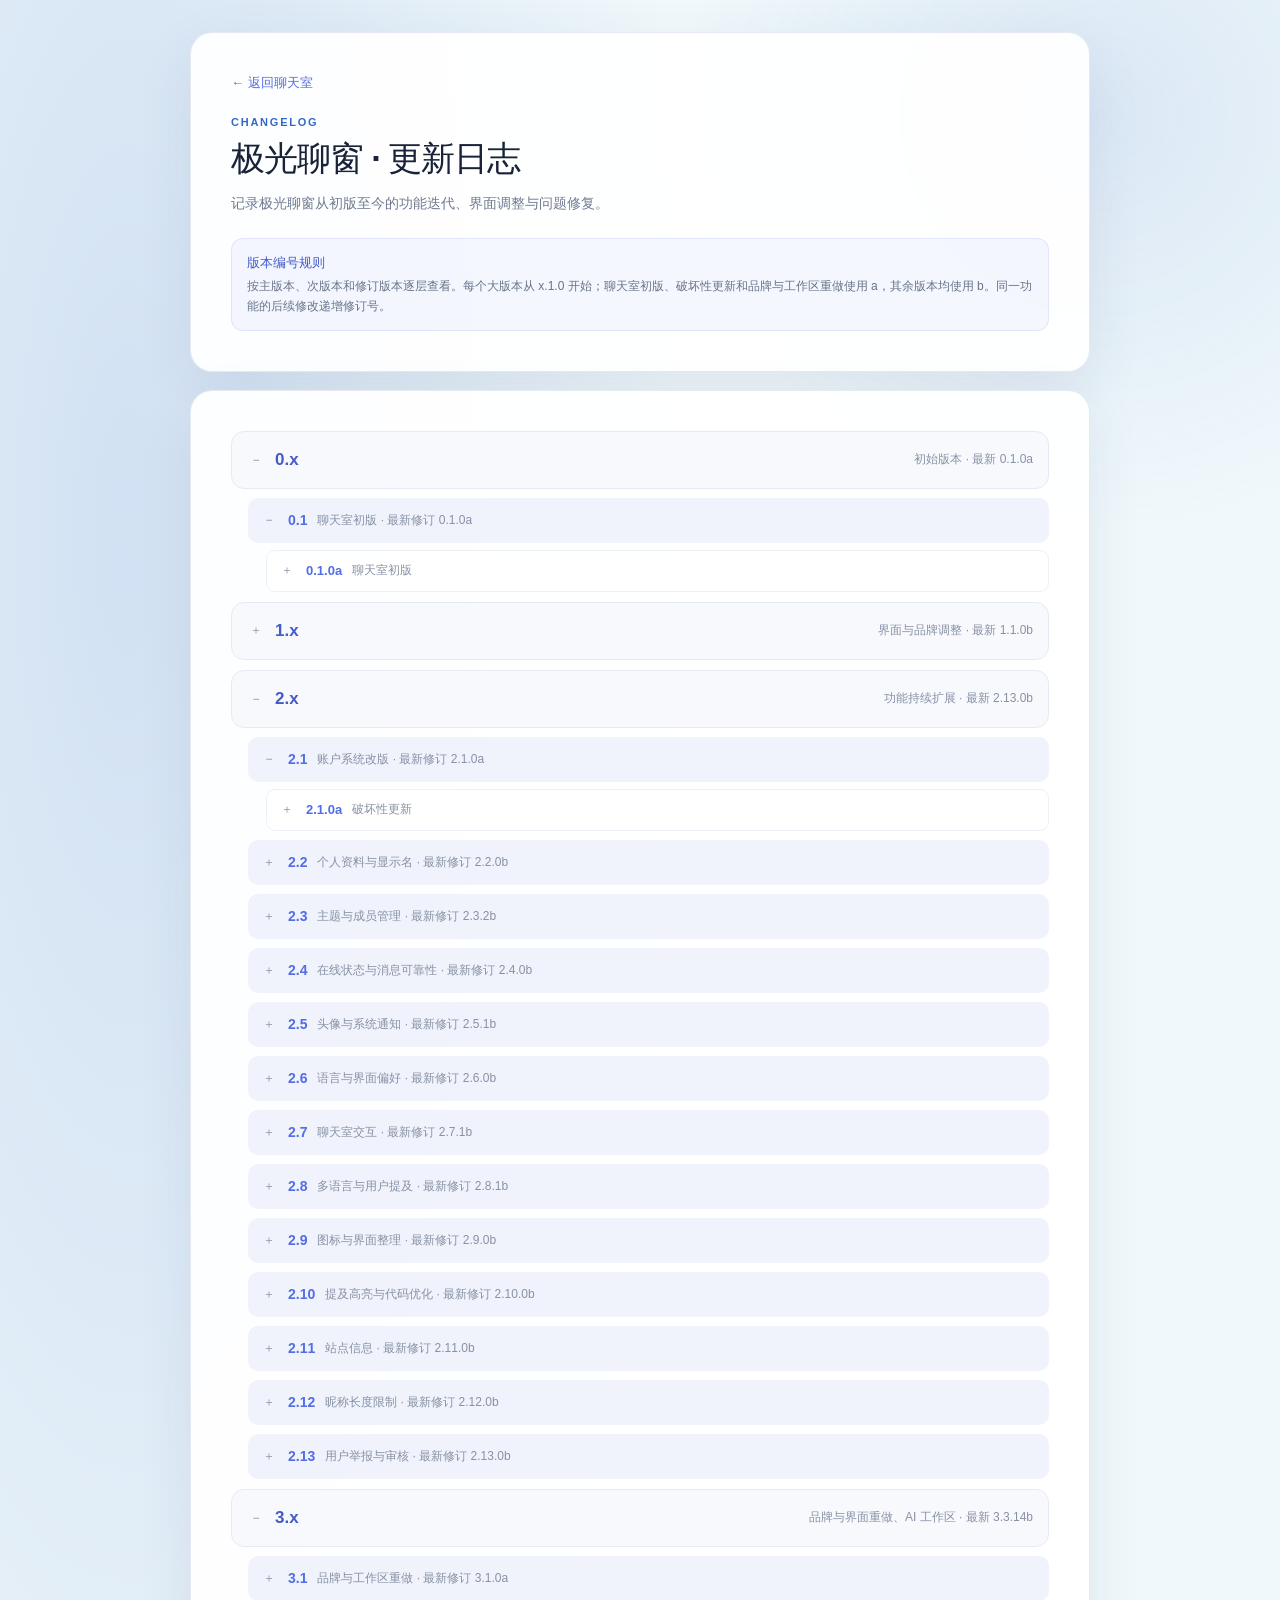
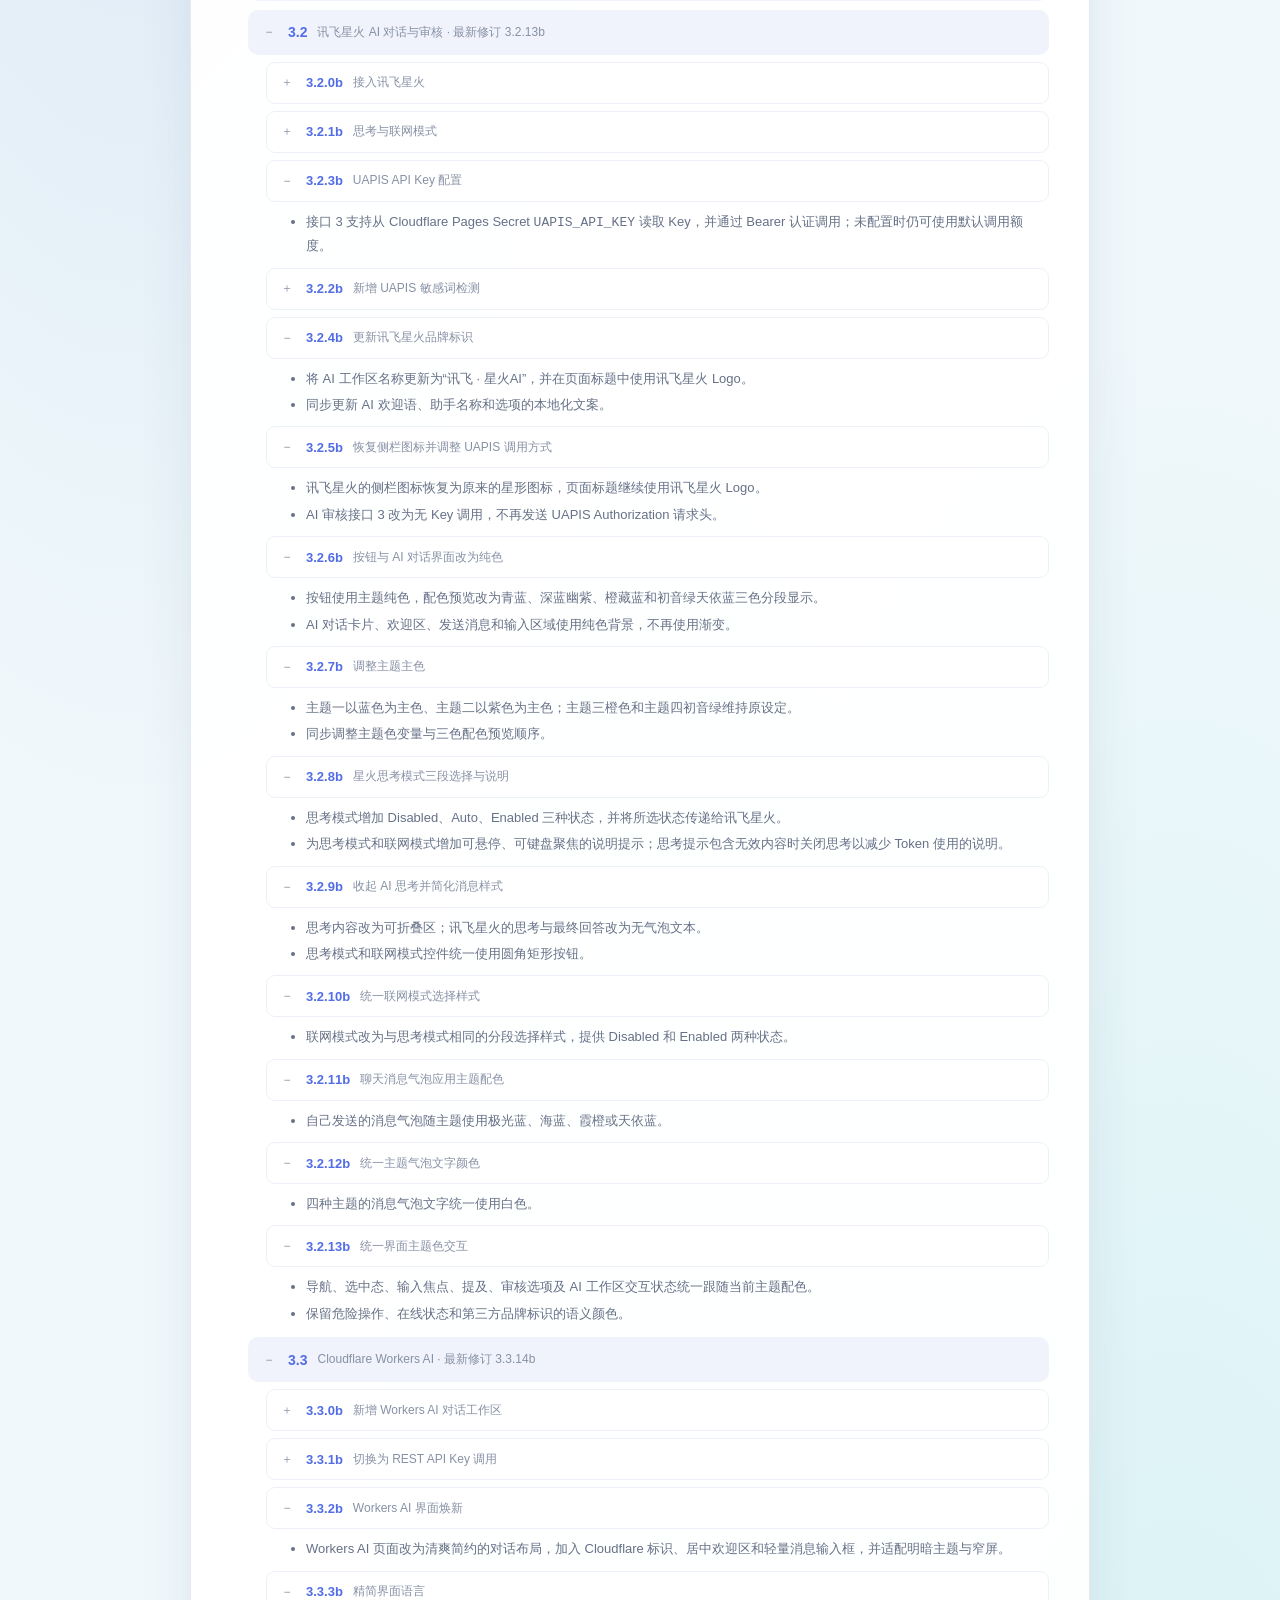
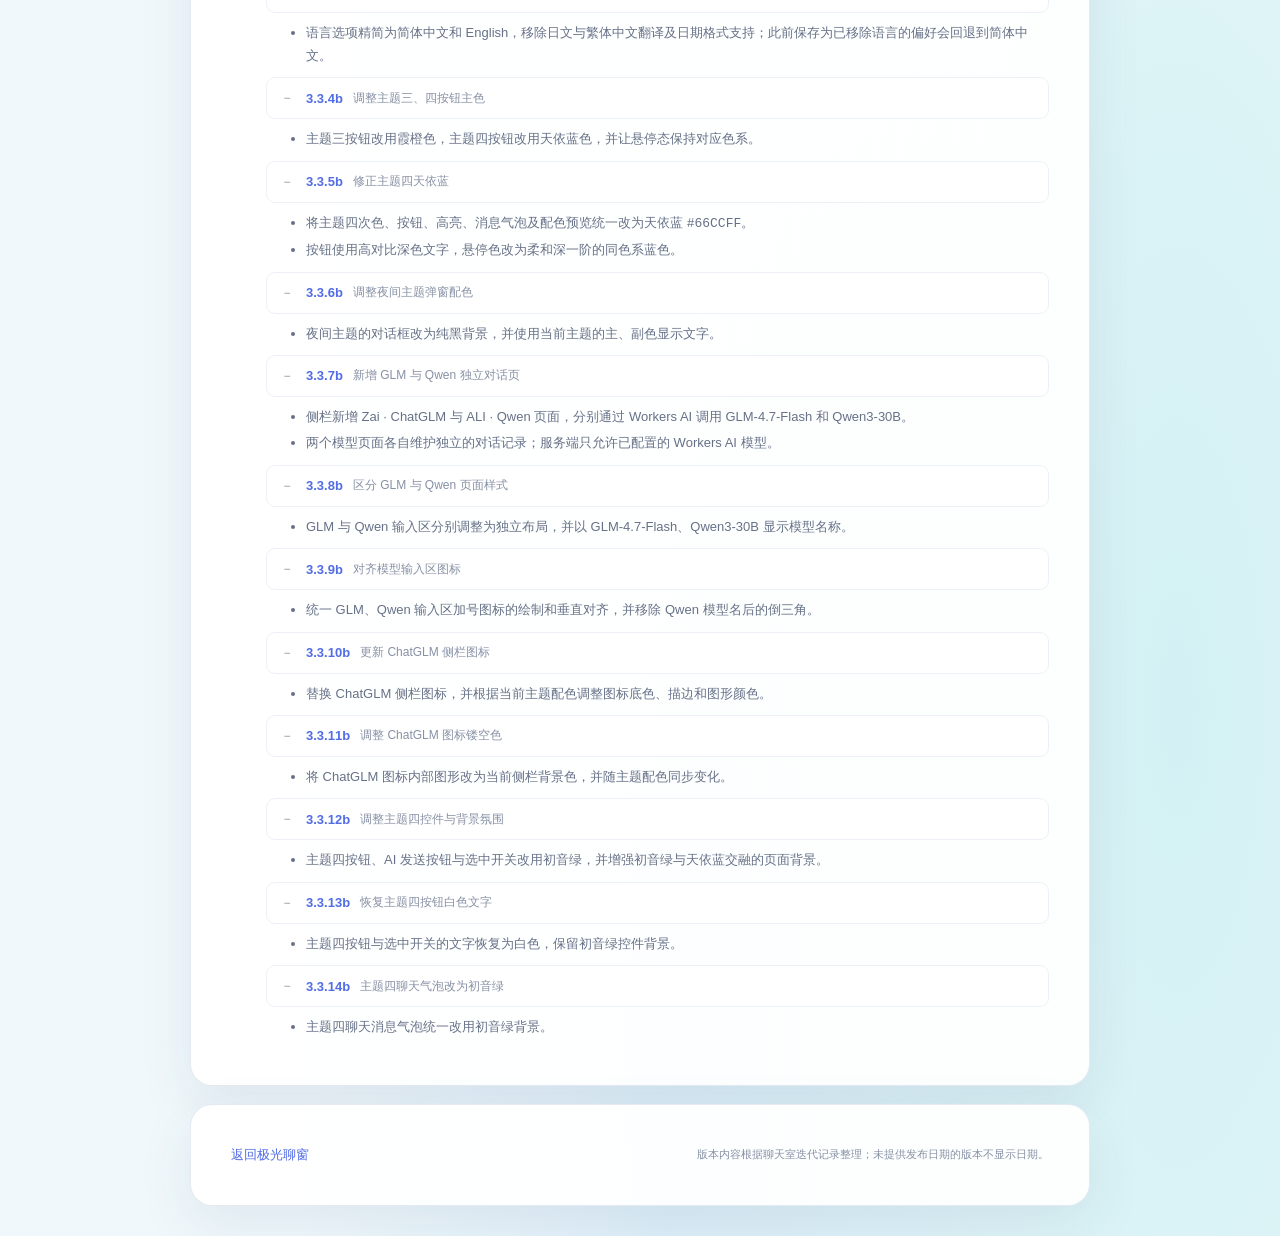
==== commit f29e94f9: "Add files via upload" ====
--- a/changelog/index.html
+++ b/changelog/index.html
@@ -249,7 +249,7 @@
       </details>
 
       <details class="release-major" open>
-        <summary><span>3.x</span><small>品牌与界面重做、AI 工作区 · 最新 3.3.13b</small></summary>
+        <summary><span>3.x</span><small>品牌与界面重做、AI 工作区 · 最新 3.3.14b</small></summary>
         <details class="release-minor">
           <summary><span>3.1</span><small>品牌与工作区重做 · 最新修订 3.1.0a</small></summary>
           <details class="release-version">
@@ -367,7 +367,7 @@
           </details>
         </details>
         <details class="release-minor" open>
-          <summary><span>3.3</span><small>Cloudflare Workers AI · 最新修订 3.3.13b</small></summary>
+          <summary><span>3.3</span><small>Cloudflare Workers AI · 最新修订 3.3.14b</small></summary>
           <details class="release-version">
             <summary><span>3.3.0b</span><small>新增 Workers AI 对话工作区</small></summary>
             <ul>
@@ -454,6 +454,12 @@
             <summary><span>3.3.13b</span><small>恢复主题四按钮白色文字</small></summary>
             <ul>
               <li>主题四按钮与选中开关的文字恢复为白色，保留初音绿控件背景。</li>
+            </ul>
+          </details>
+          <details class="release-version" open>
+            <summary><span>3.3.14b</span><small>主题四聊天气泡改为初音绿</small></summary>
+            <ul>
+              <li>主题四聊天消息气泡统一改用初音绿背景。</li>
             </ul>
           </details>
         </details>
--- a/style.css
+++ b/style.css
@@ -3406,7 +3406,7 @@
   --accent-strong: #35b88a;
   --accent-button-hover: #2fa77d;
   --accent-button-text: #fff;
-  --message-bubble-background: #66ccff;
+  --message-bubble-background: #35b88a;
   --message-bubble-color: #fff;
   --message-bubble-quote-background: rgba(255, 255, 255, .62);
   --accent-rgb: 53, 184, 138;
